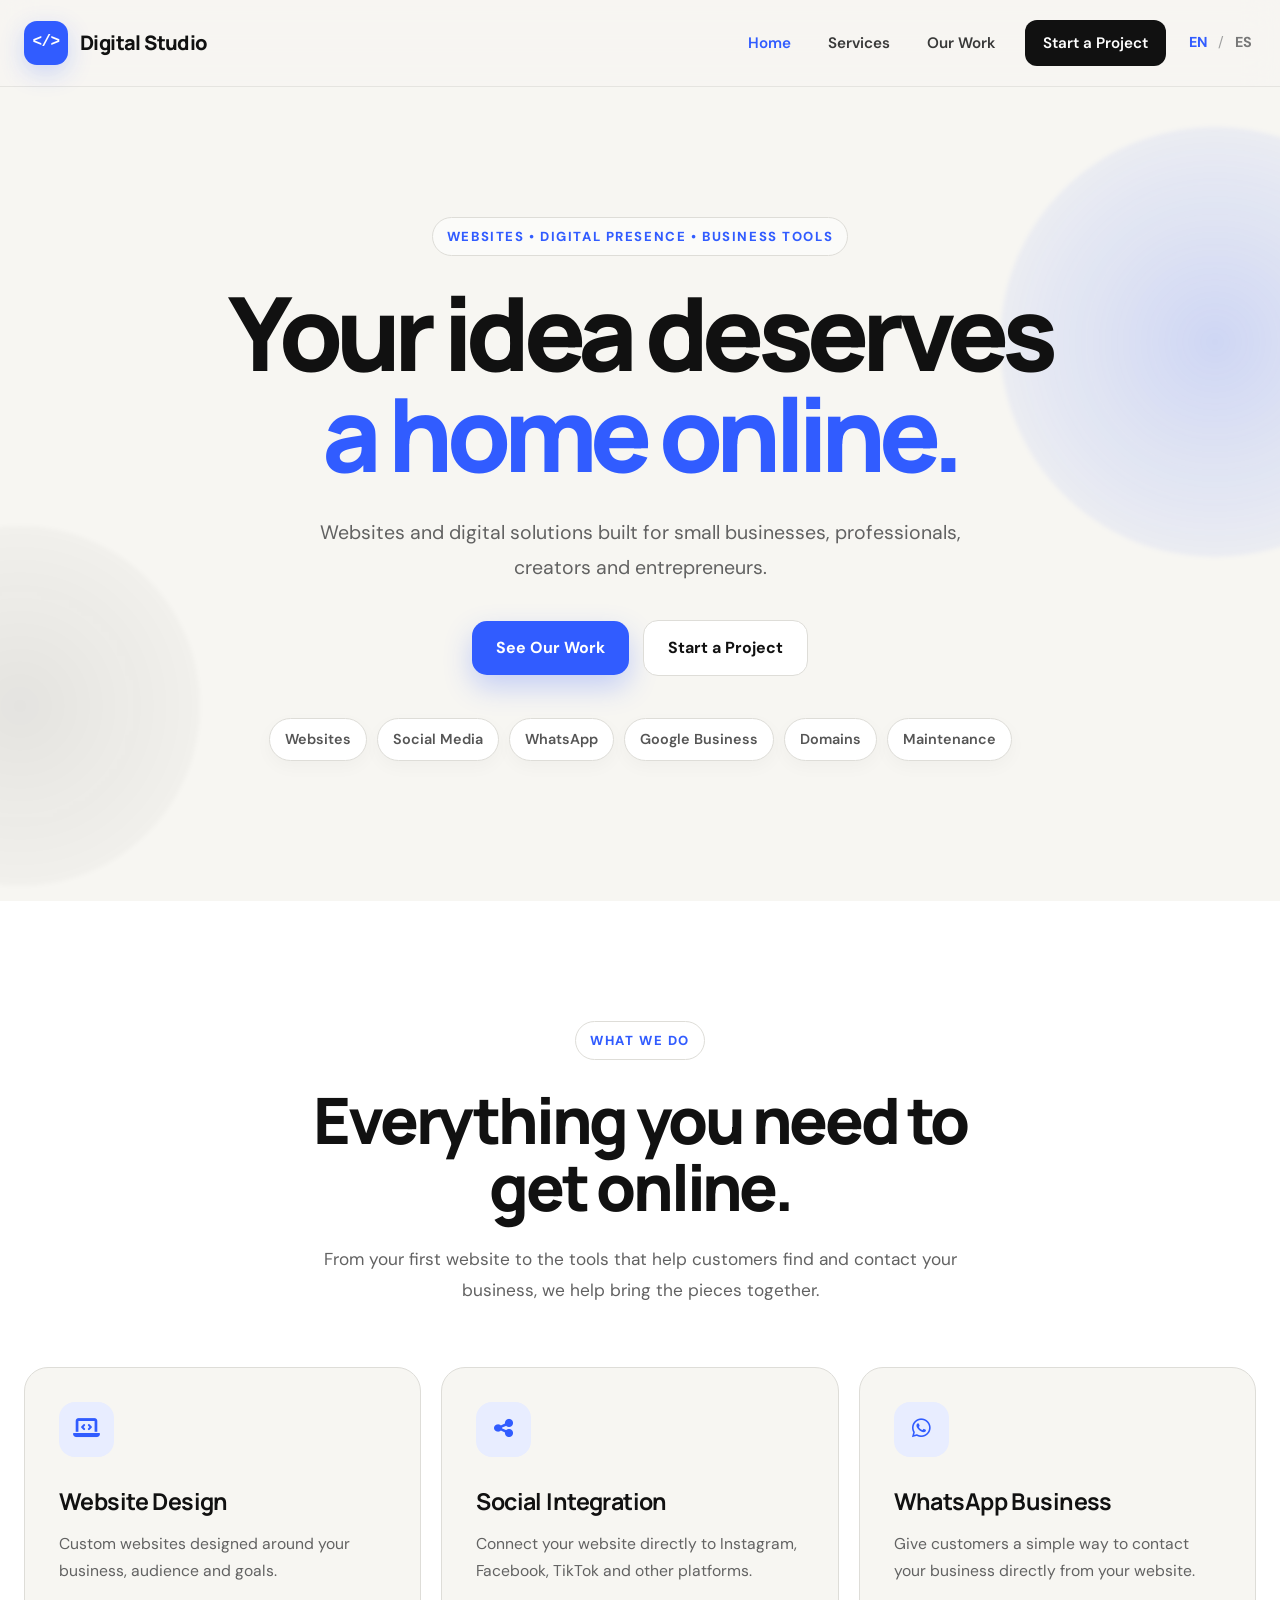
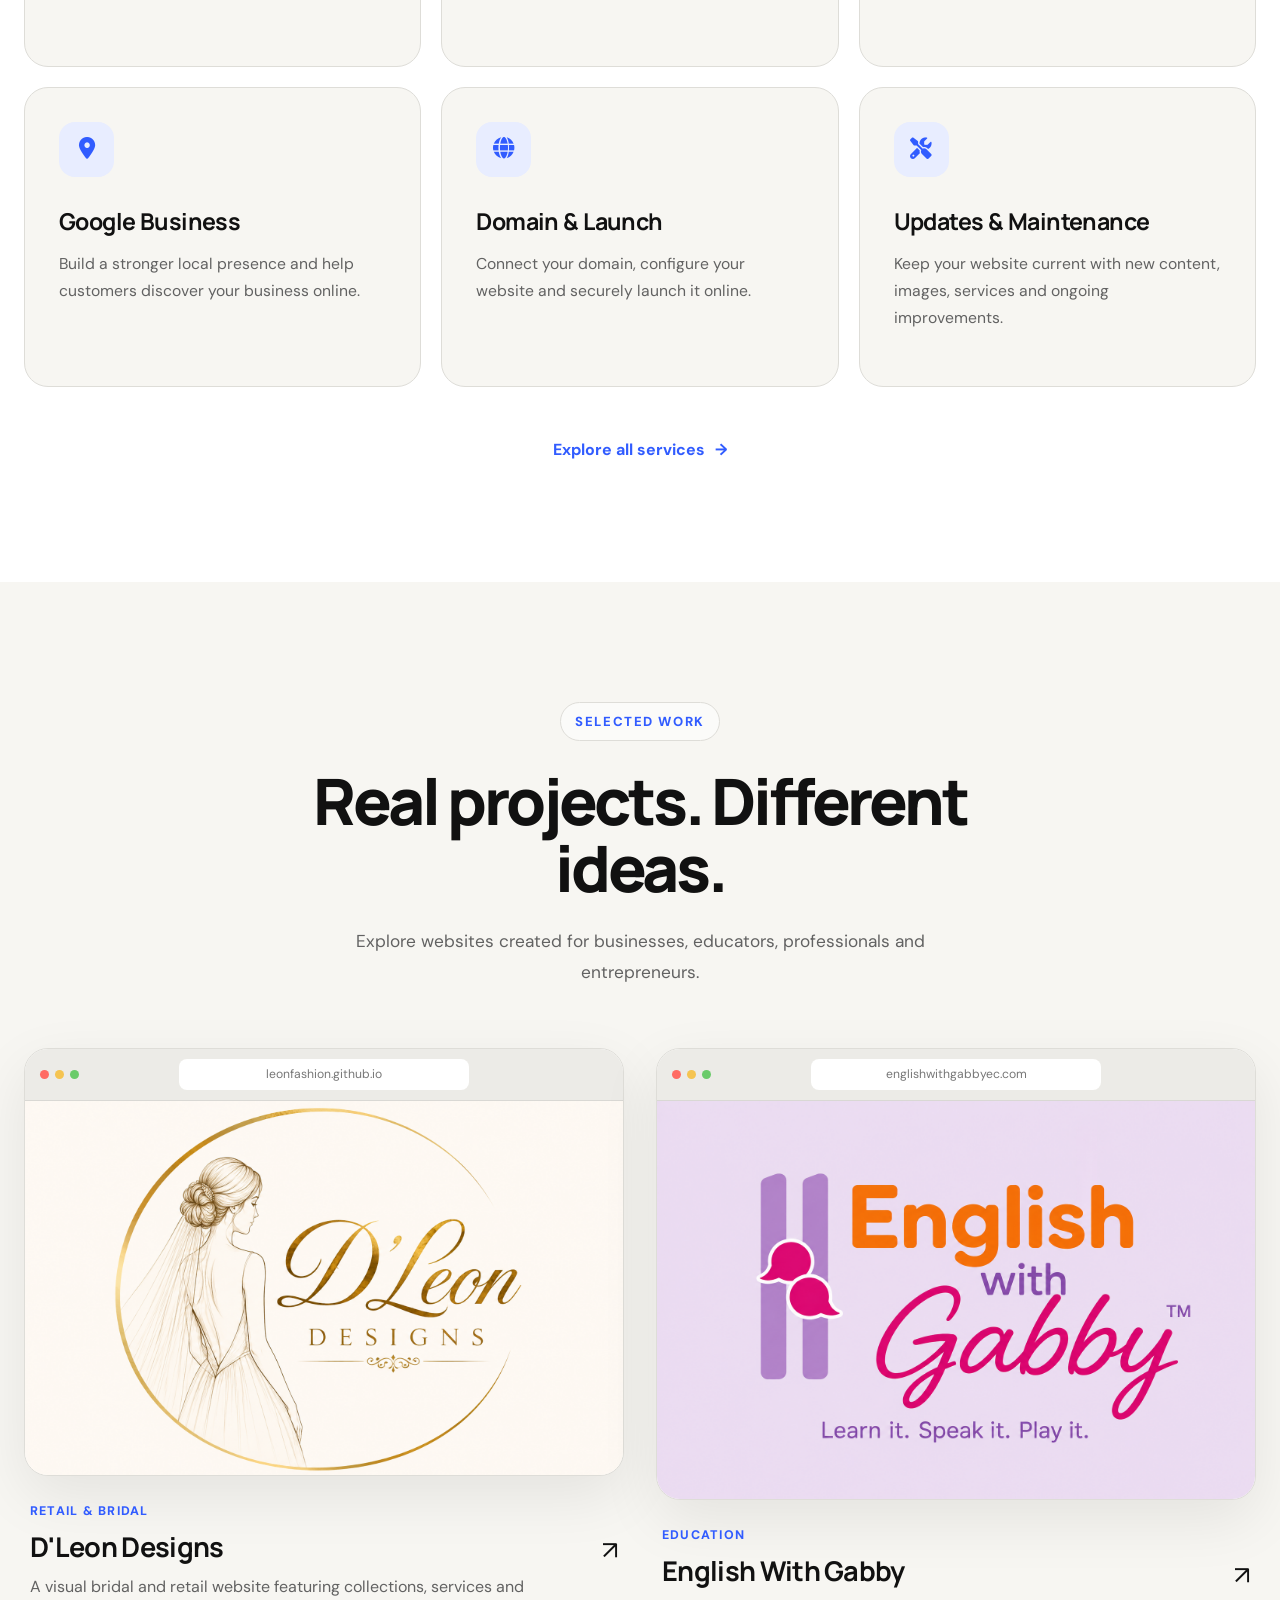
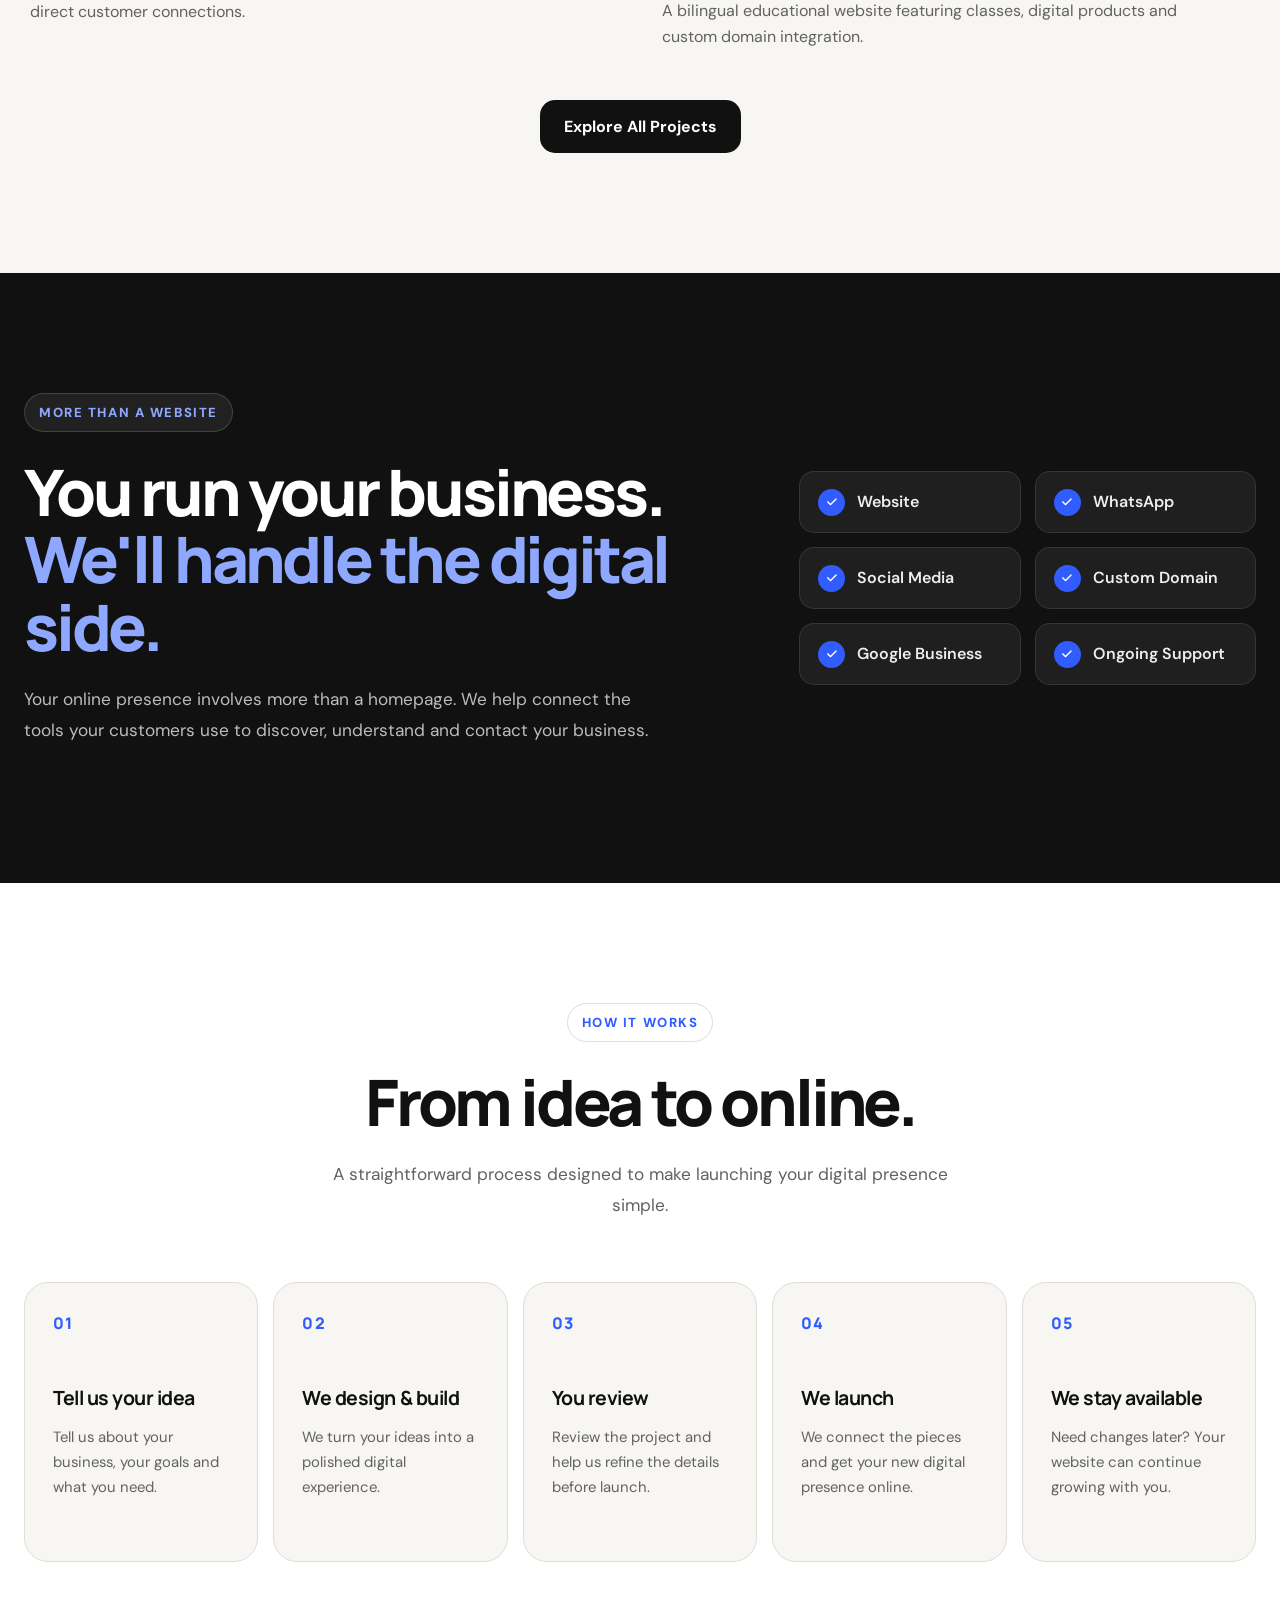
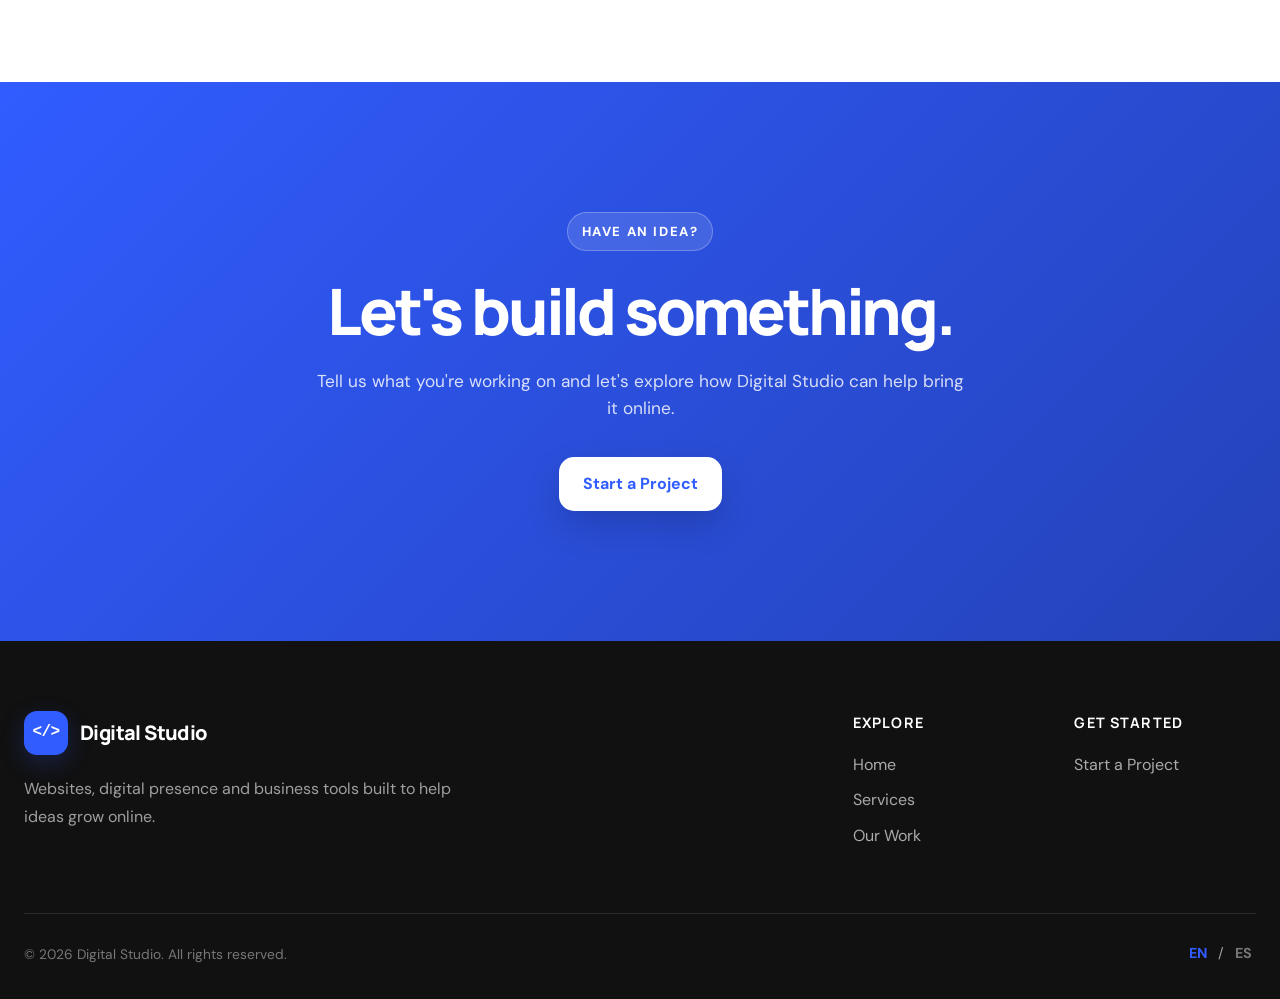
==== index.html @ 6114c9ab "Update print statement from 'Hello' to 'Goodbye'" ====
<!DOCTYPE html>
<html lang="en">

<head>
  <meta charset="UTF-8">

  <meta
    name="viewport"
    content="width=device-width, initial-scale=1.0"
  >

  <meta
    name="description"
    content="Digital Studio creates websites and digital solutions for small businesses, professionals, creators and entrepreneurs."
  >

  <title>Digital Studio | Websites & Digital Solutions</title>

  <link rel="stylesheet" href="css/style.css">

  <link rel="preconnect" href="https://fonts.googleapis.com">
  <link rel="preconnect" href="https://fonts.gstatic.com" crossorigin>

  <link
    href="https://fonts.googleapis.com/css2?family=DM+Sans:wght@400;500;600;700&family=Manrope:wght@400;500;600;700;800&display=swap"
    rel="stylesheet"
  >

  <link
    rel="stylesheet"
    href="https://cdnjs.cloudflare.com/ajax/libs/font-awesome/6.5.1/css/all.min.css"
  >
</head>


<body>

<header class="site-header">

  <nav class="navbar">

    <a href="index.html" class="brand">
      <span class="brand-mark">&lt;/&gt;</span>
      <span>Digital Studio</span>
    </a>


    <button
      class="mobile-menu-button"
      id="mobileMenuButton"
      aria-label="Open navigation menu"
      aria-expanded="false"
    >
      <i class="fa-solid fa-bars"></i>
    </button>


    <div class="nav-menu" id="navMenu">

      <a
        href="index.html"
        class="nav-link active"
        data-i18n="nav.home"
      >
        Home
      </a>

      <a
        href="services.html"
        class="nav-link"
        data-i18n="nav.services"
      >
        Services
      </a>

      <a
        href="portfolio.html"
        class="nav-link"
        data-i18n="nav.work"
      >
        Our Work
      </a>

      <a
        href="contact.html"
        class="nav-link nav-cta"
        data-i18n="nav.start"
      >
        Start a Project
      </a>


      <div class="language-switcher">

        <button
          class="language-button active"
          data-lang="en"
          type="button"
        >
          EN
        </button>

        <span>/</span>

        <button
          class="language-button"
          data-lang="es"
          type="button"
        >
          ES
        </button>

      </div>

    </div>

  </nav>

</header>



<main>


<section class="hero">

  <div class="hero-decoration hero-decoration-one"></div>
  <div class="hero-decoration hero-decoration-two"></div>
  <div class="hero-decoration hero-decoration-three"></div>


  <div class="hero-content">

    <div
      class="eyebrow"
      data-i18n="home.hero.eyebrow"
    >
      Websites • Digital Presence • Business Tools
    </div>


    <h1 data-i18n="home.hero.title">
      Your idea deserves
      <span>a home online.</span>
    </h1>


    <p
      class="hero-description"
      data-i18n="home.hero.description"
    >
      Websites and digital solutions built for small businesses,
      professionals, creators and entrepreneurs.
    </p>


    <div class="hero-buttons">

      <a
        href="portfolio.html"
        class="button button-primary"
        data-i18n="home.hero.workButton"
      >
        See Our Work
      </a>

      <a
        href="contact.html"
        class="button button-secondary"
        data-i18n="home.hero.projectButton"
      >
        Start a Project
      </a>

    </div>


    <div class="hero-tags">

      <span>Websites</span>
      <span>Social Media</span>
      <span>WhatsApp</span>
      <span>Google Business</span>
      <span>Domains</span>
      <span>Maintenance</span>

    </div>

  </div>

</section>



<section class="section services-preview">

  <div class="section-heading">

    <span
      class="section-label"
      data-i18n="home.services.label"
    >
      What We Do
    </span>

    <h2 data-i18n="home.services.title">
      Everything you need to get online.
    </h2>

    <p data-i18n="home.services.description">
      From your first website to the tools that help customers
      find and contact your business, we help bring the pieces together.
    </p>

  </div>


  <div class="services-grid">


    <article class="service-card">

      <div class="service-icon">
        <i class="fa-solid fa-laptop-code"></i>
      </div>

      <h3 data-i18n="home.services.website.title">
        Website Design
      </h3>

      <p data-i18n="home.services.website.description">
        Custom websites designed around your business,
        audience and goals.
      </p>

    </article>



    <article class="service-card">

      <div class="service-icon">
        <i class="fa-solid fa-share-nodes"></i>
      </div>

      <h3 data-i18n="home.services.social.title">
        Social Integration
      </h3>

      <p data-i18n="home.services.social.description">
        Connect your website directly to Instagram,
        Facebook, TikTok and other platforms.
      </p>

    </article>



    <article class="service-card">

      <div class="service-icon">
        <i class="fa-brands fa-whatsapp"></i>
      </div>

      <h3 data-i18n="home.services.whatsapp.title">
        WhatsApp Business
      </h3>

      <p data-i18n="home.services.whatsapp.description">
        Give customers a simple way to contact your
        business directly from your website.
      </p>

    </article>



    <article class="service-card">

      <div class="service-icon">
        <i class="fa-solid fa-location-dot"></i>
      </div>

      <h3 data-i18n="home.services.google.title">
        Google Business
      </h3>

      <p data-i18n="home.services.google.description">
        Build a stronger local presence and help customers
        discover your business online.
      </p>

    </article>



    <article class="service-card">

      <div class="service-icon">
        <i class="fa-solid fa-globe"></i>
      </div>

      <h3 data-i18n="home.services.domain.title">
        Domain & Launch
      </h3>

      <p data-i18n="home.services.domain.description">
        Connect your domain, configure your website
        and securely launch it online.
      </p>

    </article>



    <article class="service-card">

      <div class="service-icon">
        <i class="fa-solid fa-screwdriver-wrench"></i>
      </div>

      <h3 data-i18n="home.services.maintenance.title">
        Updates & Maintenance
      </h3>

      <p data-i18n="home.services.maintenance.description">
        Keep your website current with new content,
        images, services and ongoing improvements.
      </p>

    </article>


  </div>


  <div class="center-button">

    <a
      href="services.html"
      class="text-link"
      data-i18n="home.services.more"
    >
      Explore all services
      <span>→</span>
    </a>

  </div>

</section>



<section class="section portfolio-preview">

  <div class="section-heading">

    <span
      class="section-label"
      data-i18n="home.portfolio.label"
    >
      Selected Work
    </span>

    <h2 data-i18n="home.portfolio.title">
      Real projects. Different ideas.
    </h2>

    <p data-i18n="home.portfolio.description">
      Explore websites created for businesses,
      educators, professionals and entrepreneurs.
    </p>

  </div>


  <div class="portfolio-grid">


    <!-- D'LEON -->

    <a
      href="https://leonfashion.github.io/"
      target="_blank"
      rel="noopener noreferrer"
      class="portfolio-card"
    >

      <div class="browser-window">

        <div class="browser-bar">

          <div class="browser-dots">
            <span></span>
            <span></span>
            <span></span>
          </div>

          <div class="browser-address">
            leonfashion.github.io
          </div>

        </div>


        <div class="portfolio-logo-preview portfolio-logo-dleon">

          <img
            src="images/D%27Leon%20Fashion%20Logo.png"
            alt="D'Leon Designs logo"
          >

        </div>

      </div>


      <div class="portfolio-card-info">

        <span
          class="portfolio-category"
          data-i18n="home.portfolio.retail"
        >
          Retail & Bridal
        </span>

        <div class="portfolio-title-row">

          <h3>D'Leon Designs</h3>

          <span class="portfolio-arrow">↗</span>

        </div>

        <p data-i18n="home.portfolio.dleon">
          A visual bridal and retail website featuring
          collections, services and direct customer connections.
        </p>

      </div>

    </a>



    <!-- ENGLISH WITH GABBY -->

    <a
      href="https://www.englishwithgabbyec.com/"
      target="_blank"
      rel="noopener noreferrer"
      class="portfolio-card"
    >

      <div class="browser-window">

        <div class="browser-bar">

          <div class="browser-dots">
            <span></span>
            <span></span>
            <span></span>
          </div>

          <div class="browser-address">
            englishwithgabbyec.com
          </div>

        </div>


        <div class="portfolio-logo-preview portfolio-logo-gabby">

          <img
            src="images/English%20With%20Gabby%20Logo.png"
            alt="English With Gabby logo"
          >

        </div>

      </div>


      <div class="portfolio-card-info">

        <span
          class="portfolio-category"
          data-i18n="home.portfolio.education"
        >
          Education
        </span>

        <div class="portfolio-title-row">

          <h3>English With Gabby</h3>

          <span class="portfolio-arrow">↗</span>

        </div>

        <p data-i18n="home.portfolio.gabby">
          A bilingual educational website featuring
          classes, digital products and custom domain integration.
        </p>

      </div>

    </a>


  </div>


  <div class="center-button">

    <a
      href="portfolio.html"
      class="button button-dark"
      data-i18n="home.portfolio.button"
    >
      Explore All Projects
    </a>

  </div>

</section>



<section class="digital-section">

  <div class="digital-content">

    <div class="digital-copy">

      <span
        class="section-label light-label"
        data-i18n="home.digital.label"
      >
        More Than a Website
      </span>

      <h2 data-i18n="home.digital.title">
        You run your business.
        <span>We'll handle the digital side.</span>
      </h2>

      <p data-i18n="home.digital.description">
        Your online presence involves more than a homepage.
        We help connect the tools your customers use to discover,
        understand and contact your business.
      </p>

    </div>


    <div class="digital-list">

      <div>
        <i class="fa-solid fa-check"></i>
        <span data-i18n="home.digital.website">Website</span>
      </div>

      <div>
        <i class="fa-solid fa-check"></i>
        <span data-i18n="home.digital.whatsapp">WhatsApp</span>
      </div>

      <div>
        <i class="fa-solid fa-check"></i>
        <span data-i18n="home.digital.social">Social Media</span>
      </div>

      <div>
        <i class="fa-solid fa-check"></i>
        <span data-i18n="home.digital.domain">Custom Domain</span>
      </div>

      <div>
        <i class="fa-solid fa-check"></i>
        <span data-i18n="home.digital.google">Google Business</span>
      </div>

      <div>
        <i class="fa-solid fa-check"></i>
        <span data-i18n="home.digital.support">Ongoing Support</span>
      </div>

    </div>

  </div>

</section>



<section class="section process-section">

  <div class="section-heading">

    <span
      class="section-label"
      data-i18n="home.process.label"
    >
      How It Works
    </span>

    <h2 data-i18n="home.process.title">
      From idea to online.
    </h2>

    <p data-i18n="home.process.description">
      A straightforward process designed to make
      launching your digital presence simple.
    </p>

  </div>


  <div class="process-grid">


    <article class="process-step">

      <span class="step-number">01</span>

      <h3 data-i18n="home.process.step1.title">
        Tell us your idea
      </h3>

      <p data-i18n="home.process.step1.description">
        Tell us about your business, your goals
        and what you need.
      </p>

    </article>


    <article class="process-step">

      <span class="step-number">02</span>

      <h3 data-i18n="home.process.step2.title">
        We design & build
      </h3>

      <p data-i18n="home.process.step2.description">
        We turn your ideas into a polished
        digital experience.
      </p>

    </article>


    <article class="process-step">

      <span class="step-number">03</span>

      <h3 data-i18n="home.process.step3.title">
        You review
      </h3>

      <p data-i18n="home.process.step3.description">
        Review the project and help us refine
        the details before launch.
      </p>

    </article>


    <article class="process-step">

      <span class="step-number">04</span>

      <h3 data-i18n="home.process.step4.title">
        We launch
      </h3>

      <p data-i18n="home.process.step4.description">
        We connect the pieces and get your
        new digital presence online.
      </p>

    </article>


    <article class="process-step">

      <span class="step-number">05</span>

      <h3 data-i18n="home.process.step5.title">
        We stay available
      </h3>

      <p data-i18n="home.process.step5.description">
        Need changes later? Your website
        can continue growing with you.
      </p>

    </article>


  </div>

</section>



<section class="cta-section">

  <div class="cta-content">

    <span
      class="section-label"
      data-i18n="home.cta.label"
    >
      Have an idea?
    </span>

    <h2 data-i18n="home.cta.title">
      Let's build something.
    </h2>

    <p data-i18n="home.cta.description">
      Tell us what you're working on and let's explore
      how Digital Studio can help bring it online.
    </p>

    <a
      href="contact.html"
      class="button button-primary"
      data-i18n="home.cta.button"
    >
      Start a Project
    </a>

  </div>

</section>

</main>



<footer class="site-footer">

  <div class="footer-content">

    <div class="footer-brand">

      <a href="index.html" class="brand footer-logo">

        <span class="brand-mark">&lt;/&gt;</span>

        <span>Digital Studio</span>

      </a>

      <p data-i18n="footer.tagline">
        Websites, digital presence and business tools
        built to help ideas grow online.
      </p>

    </div>


    <div class="footer-links">

      <div>

        <h4 data-i18n="footer.explore">
          Explore
        </h4>

        <a href="index.html" data-i18n="nav.home">
          Home
        </a>

        <a href="services.html" data-i18n="nav.services">
          Services
        </a>

        <a href="portfolio.html" data-i18n="nav.work">
          Our Work
        </a>

      </div>


      <div>

        <h4 data-i18n="footer.contact">
          Get Started
        </h4>

        <a href="contact.html" data-i18n="nav.start">
          Start a Project
        </a>

      </div>

    </div>

  </div>


  <div class="footer-bottom">

    <p>
      © <span id="currentYear"></span> Digital Studio.

      <span data-i18n="footer.rights">
        All rights reserved.
      </span>
    </p>


    <div class="footer-language">

      <button class="language-button" data-lang="en" type="button">
        EN
      </button>

      <span>/</span>

      <button class="language-button" data-lang="es" type="button">
        ES
      </button>

    </div>

  </div>

</footer>


<script src="js/translation.js"></script>
<script src="js/script.js"></script>

</body>

</html>
---- css/style.css ----
/* =========================================================
   DIGITAL STUDIO
   MAIN STYLESHEET
========================================================= */


/* =========================================================
   ROOT / VARIABLES
========================================================= */

:root {
  --background: #f7f6f2;
  --surface: #ffffff;
  --surface-soft: #efeee9;

  --text: #111111;
  --text-soft: #626262;

  --accent: #315cff;
  --accent-dark: #2447d8;
  --accent-soft: #e8edff;

  --dark: #111111;
  --dark-soft: #1b1b1b;

  --border: #deddd8;

  --success: #29a56c;

  --max-width: 1240px;

  --radius-small: 14px;
  --radius-medium: 24px;
  --radius-large: 34px;

  --shadow-small:
    0 8px 30px rgba(0, 0, 0, 0.05);

  --shadow-medium:
    0 20px 60px rgba(0, 0, 0, 0.08);

  --transition: 0.3s ease;
}


/* =========================================================
   RESET
========================================================= */

* {
  box-sizing: border-box;
}

html {
  scroll-behavior: smooth;
}

body {
  margin: 0;

  background: var(--background);
  color: var(--text);

  font-family:
    "DM Sans",
    Arial,
    sans-serif;

  line-height: 1.6;

  overflow-x: hidden;
}

img {
  display: block;
  max-width: 100%;
}

a {
  color: inherit;
}

button,
input,
textarea,
select {
  font: inherit;
}


/* =========================================================
   TYPOGRAPHY
========================================================= */

h1,
h2,
h3,
h4,
p {
  margin-top: 0;
}

h1,
h2,
h3,
h4 {
  font-family:
    "Manrope",
    Arial,
    sans-serif;
}

h1 {
  margin-bottom: 32px;

  font-size: clamp(3.7rem, 8vw, 7rem);
  font-weight: 800;

  line-height: 0.98;
  letter-spacing: -0.065em;
}

h2 {
  margin-bottom: 24px;

  font-size: clamp(2.6rem, 5vw, 4.7rem);
  font-weight: 800;

  line-height: 1.05;
  letter-spacing: -0.05em;
}

h3 {
  margin-bottom: 14px;

  font-size: 1.45rem;
  font-weight: 700;

  line-height: 1.25;
  letter-spacing: -0.025em;
}

p {
  color: var(--text-soft);
}


/* =========================================================
   HEADER
========================================================= */

.site-header {
  position: sticky;

  top: 0;

  z-index: 1000;

  background: rgba(247, 246, 242, 0.9);

  backdrop-filter: blur(16px);
  -webkit-backdrop-filter: blur(16px);

  border-bottom:
    1px solid rgba(17, 17, 17, 0.08);
}

.navbar {
  width: min(
    calc(100% - 48px),
    var(--max-width)
  );

  min-height: 86px;

  margin: 0 auto;

  display: flex;

  align-items: center;
  justify-content: space-between;

  gap: 30px;
}


/* =========================================================
   BRAND
========================================================= */

.brand {
  display: inline-flex;

  align-items: center;

  gap: 12px;

  color: var(--text);

  text-decoration: none;

  font-family:
    "Manrope",
    sans-serif;

  font-size: 1.25rem;
  font-weight: 800;

  letter-spacing: -0.03em;

  white-space: nowrap;
}

.brand-mark {
  width: 44px;
  height: 44px;

  display: inline-flex;

  align-items: center;
  justify-content: center;

  border-radius: 13px;

  background: var(--accent);
  color: white;

  font-family: monospace;
  font-size: 1rem;
  font-weight: 700;

  box-shadow:
    0 8px 24px rgba(49, 92, 255, 0.22);
}


/* =========================================================
   DESKTOP NAVIGATION
========================================================= */

.nav-menu {
  display: flex;

  align-items: center;

  gap: 9px;
}

.nav-link {
  padding: 10px 14px;

  border-radius: 12px;

  color: #393939;

  text-decoration: none;

  font-size: 0.95rem;
  font-weight: 600;

  transition:
    color var(--transition),
    background var(--transition),
    transform var(--transition);
}

.nav-link:hover {
  background: var(--surface);
  color: var(--text);
}

.nav-link.active {
  color: var(--accent);
}

.nav-cta {
  margin-left: 7px;

  padding: 11px 18px;

  background: var(--dark);
  color: white;
}

.nav-cta:hover {
  background: var(--accent);
  color: white;

  transform: translateY(-2px);
}

.nav-cta.active {
  background: var(--accent);
  color: white;
}


/* =========================================================
   LANGUAGE SWITCHER
========================================================= */

.language-switcher,
.footer-language {
  display: flex;

  align-items: center;

  gap: 7px;

  margin-left: 10px;

  color: #a0a0a0;

  font-size: 0.9rem;
}

.language-button {
  padding: 4px;

  border: 0;

  background: transparent;

  color: #777;

  cursor: pointer;

  font-weight: 700;

  transition: color var(--transition);
}

.language-button:hover,
.language-button.active {
  color: var(--accent);
}


/* =========================================================
   MOBILE MENU BUTTON
========================================================= */

.mobile-menu-button {
  width: 46px;
  height: 46px;

  display: none;

  align-items: center;
  justify-content: center;

  border: 0;
  border-radius: 14px;

  background: var(--surface);
  color: var(--text);

  cursor: pointer;

  font-size: 1.25rem;

  box-shadow: var(--shadow-small);
}


/* =========================================================
   HERO
========================================================= */

.hero {
  position: relative;

  min-height: calc(100vh - 86px);

  display: flex;

  align-items: center;

  overflow: hidden;

  padding: 110px 24px 120px;
}

.hero-content {
  position: relative;

  z-index: 2;

  width: min(100%, 1100px);

  margin: 0 auto;

  text-align: center;
}

.eyebrow,
.section-label {
  display: inline-flex;

  align-items: center;
  justify-content: center;

  padding: 8px 14px;

  margin-bottom: 26px;

  border: 1px solid var(--border);
  border-radius: 999px;

  background: rgba(255, 255, 255, 0.6);

  color: var(--accent);

  font-size: 0.82rem;
  font-weight: 800;

  letter-spacing: 0.12em;
  text-transform: uppercase;
}

.hero h1 {
  max-width: 950px;

  margin-left: auto;
  margin-right: auto;
}

.hero h1 span {
  display: block;

  color: var(--accent);
}

.hero-description {
  max-width: 720px;

  margin: 0 auto 35px;

  font-size: 1.22rem;

  line-height: 1.8;
}


/* =========================================================
   HERO DECORATIONS
========================================================= */

.hero-decoration {
  position: absolute;

  border-radius: 50%;

  filter: blur(2px);

  pointer-events: none;
}

.hero-decoration-one {
  width: 430px;
  height: 430px;

  right: -150px;
  top: 40px;

  background:
    radial-gradient(
      circle,
      rgba(49, 92, 255, 0.20),
      rgba(49, 92, 255, 0)
    );
}

.hero-decoration-two {
  width: 360px;
  height: 360px;

  left: -160px;
  bottom: 15px;

  background:
    radial-gradient(
      circle,
      rgba(17, 17, 17, 0.08),
      rgba(17, 17, 17, 0)
    );
}


/* =========================================================
   BUTTONS
========================================================= */

.hero-buttons {
  display: flex;

  align-items: center;
  justify-content: center;

  flex-wrap: wrap;

  gap: 14px;

  margin-bottom: 42px;
}

.button {
  min-height: 52px;

  display: inline-flex;

  align-items: center;
  justify-content: center;

  padding: 14px 24px;

  border: 0;
  border-radius: 15px;

  cursor: pointer;

  text-decoration: none;

  font-weight: 700;

  transition:
    transform var(--transition),
    box-shadow var(--transition),
    background var(--transition),
    color var(--transition);
}

.button:hover {
  transform: translateY(-3px);
}

.button-primary {
  background: var(--accent);
  color: white;

  box-shadow:
    0 12px 28px rgba(49, 92, 255, 0.25);
}

.button-primary:hover {
  background: var(--accent-dark);

  box-shadow:
    0 18px 34px rgba(49, 92, 255, 0.32);
}

.button-secondary {
  background: var(--surface);
  color: var(--text);

  border: 1px solid var(--border);
}

.button-secondary:hover {
  border-color: #bebdb8;

  box-shadow: var(--shadow-small);
}

.button-dark {
  background: var(--dark);
  color: white;
}

.button-dark:hover {
  background: var(--accent);
}


/* =========================================================
   HERO TAGS
========================================================= */

.hero-tags {
  max-width: 900px;

  margin: 0 auto;

  display: flex;

  justify-content: center;

  flex-wrap: wrap;

  gap: 10px;
}

.hero-tags span {
  padding: 9px 15px;

  border: 1px solid var(--border);
  border-radius: 999px;

  background: var(--surface);

  color: #555;

  font-size: 0.9rem;
  font-weight: 600;

  box-shadow:
    0 6px 18px rgba(0, 0, 0, 0.03);
}


/* =========================================================
   GENERAL SECTIONS
========================================================= */

.section {
  padding: 120px 24px;
}

.section-heading {
  max-width: 760px;

  margin: 0 auto 60px;

  text-align: center;
}

.section-heading p {
  max-width: 650px;

  margin: 0 auto;

  font-size: 1.08rem;

  line-height: 1.8;
}


/* =========================================================
   SERVICES
========================================================= */

.services-preview {
  background: var(--surface);
}

.services-grid {
  width: min(100%, var(--max-width));

  margin: 0 auto;

  display: grid;

  grid-template-columns:
    repeat(3, 1fr);

  gap: 20px;
}

.service-card {
  min-height: 300px;

  padding: 34px;

  border: 1px solid var(--border);
  border-radius: var(--radius-medium);

  background: var(--background);

  transition:
    transform var(--transition),
    box-shadow var(--transition),
    border-color var(--transition);
}

.service-card:hover {
  transform: translateY(-7px);

  border-color:
    rgba(49, 92, 255, 0.35);

  box-shadow: var(--shadow-medium);
}

.service-icon {
  width: 55px;
  height: 55px;

  margin-bottom: 30px;

  display: flex;

  align-items: center;
  justify-content: center;

  border-radius: 16px;

  background: var(--accent-soft);
  color: var(--accent);

  font-size: 1.35rem;
}

.service-card p {
  margin-bottom: 0;

  font-size: 0.98rem;

  line-height: 1.75;
}


/* =========================================================
   CENTER LINKS / BUTTONS
========================================================= */

.center-button {
  display: flex;

  justify-content: center;

  margin-top: 50px;
}

.text-link {
  display: inline-flex;

  align-items: center;

  gap: 10px;

  color: var(--accent);

  text-decoration: none;

  font-weight: 700;

  transition: gap var(--transition);
}

.text-link:hover {
  gap: 15px;
}


/* =========================================================
   PORTFOLIO
========================================================= */

.portfolio-preview {
  background: var(--background);
}

.portfolio-grid {
  width: min(100%, var(--max-width));

  margin: 0 auto;

  display: grid;

  grid-template-columns:
    repeat(2, 1fr);

  gap: 42px 32px;
}

.portfolio-card {
  display: block;

  border-radius: var(--radius-large);

  color: inherit;

  text-decoration: none;

  transition:
    transform var(--transition);
}

.portfolio-card:hover {
  transform: translateY(-8px);
}


/* =========================================================
   BROWSER WINDOW
========================================================= */

.browser-window {
  overflow: hidden;

  border: 1px solid var(--border);
  border-radius: var(--radius-medium);

  background: var(--surface);

  box-shadow: var(--shadow-medium);

  transition:
    box-shadow var(--transition);
}

.portfolio-card:hover .browser-window {
  box-shadow:
    0 28px 70px rgba(0, 0, 0, 0.13);
}

.browser-bar {
  height: 52px;

  display: grid;

  grid-template-columns:
    80px 1fr 80px;

  align-items: center;

  padding: 0 15px;

  background: #ecebe7;

  border-bottom:
    1px solid #d9d8d4;
}

.browser-dots {
  display: flex;

  gap: 6px;
}

.browser-dots span {
  width: 9px;
  height: 9px;

  border-radius: 50%;

  background: #c7c6c1;
}

.browser-dots span:nth-child(1) {
  background: #ff6b63;
}

.browser-dots span:nth-child(2) {
  background: #f5c451;
}

.browser-dots span:nth-child(3) {
  background: #6acb6a;
}

.browser-address {
  width: 100%;
  max-width: 290px;

  justify-self: center;

  padding: 6px 12px;

  overflow: hidden;

  border-radius: 8px;

  background: white;

  color: #777;

  font-size: 0.76rem;

  text-align: center;

  white-space: nowrap;

  text-overflow: ellipsis;
}


/* =========================================================
   PORTFOLIO PLACEHOLDER / IMAGES
========================================================= */

.portfolio-placeholder {
  aspect-ratio: 16 / 10;

  display: flex;

  flex-direction: column;

  align-items: center;
  justify-content: center;

  gap: 12px;

  background:
    linear-gradient(
      135deg,
      #e9ecff,
      #f7f6f2
    );

  color: var(--accent);
}

.portfolio-placeholder i {
  font-size: 2.5rem;
}

.portfolio-placeholder span {
  color: #777;

  font-size: 0.9rem;
  font-weight: 600;
}

/*
   We'll use this class when we replace the placeholders
   with screenshots of the live projects.
*/

.portfolio-preview-image {
  aspect-ratio: 16 / 10;

  overflow: hidden;

  background: #eeeeee;
}

.portfolio-preview-image img {
  width: 100%;
  height: 100%;

  object-fit: cover;
  object-position: top center;

  transition:
    transform 0.5s ease;
}

.portfolio-card:hover
.portfolio-preview-image img {
  transform: scale(1.025);
}


/* =========================================================
   PORTFOLIO INFO
========================================================= */

.portfolio-card-info {
  padding: 26px 6px 0;
}

.portfolio-category {
  display: block;

  margin-bottom: 8px;

  color: var(--accent);

  font-size: 0.78rem;
  font-weight: 800;

  text-transform: uppercase;

  letter-spacing: 0.1em;
}

.portfolio-title-row {
  display: flex;

  align-items: center;
  justify-content: space-between;

  gap: 15px;
}

.portfolio-title-row h3 {
  margin-bottom: 10px;

  font-size: 1.7rem;
}

.portfolio-arrow {
  font-size: 1.6rem;

  transition:
    transform var(--transition);
}

.portfolio-card:hover
.portfolio-arrow {
  transform:
    translate(4px, -4px);
}

.portfolio-card-info p {
  max-width: 520px;

  margin-bottom: 0;
}


/* =========================================================
   DARK DIGITAL SECTION
========================================================= */

.digital-section {
  padding: 120px 24px;

  background: var(--dark);

  color: white;
}

.digital-content {
  width: min(100%, var(--max-width));

  margin: 0 auto;

  display: grid;

  grid-template-columns:
    1.2fr 0.8fr;

  align-items: center;

  gap: 90px;
}

.light-label {
  background:
    rgba(255, 255, 255, 0.07);

  border-color:
    rgba(255, 255, 255, 0.15);

  color: #8ea8ff;
}

.digital-copy h2 {
  color: white;
}

.digital-copy h2 span {
  display: block;

  color: #8ea8ff;
}

.digital-copy p {
  max-width: 650px;

  color: #bcbcbc;

  font-size: 1.08rem;

  line-height: 1.8;
}


/* =========================================================
   DIGITAL LIST
========================================================= */

.digital-list {
  width: 100%;

  display: grid;

  grid-template-columns:
    repeat(2, 1fr);

  gap: 14px;
}

.digital-list div {
  min-height: 62px;

  display: flex;

  align-items: center;

  gap: 12px;

  padding: 15px 18px;

  border:
    1px solid rgba(255, 255, 255, 0.1);

  border-radius: 15px;

  background:
    rgba(255, 255, 255, 0.06);

  color: #eeeeee;

  font-weight: 600;
}

.digital-list i {
  width: 27px;
  height: 27px;

  flex: 0 0 27px;

  display: inline-flex;

  align-items: center;
  justify-content: center;

  border-radius: 50%;

  background: var(--accent);
  color: white;

  font-size: 0.7rem;
}


/*
   Some pages use .digital-list inside a light section.
   This keeps those cards readable.
*/

.section > .digital-list {
  width: min(100%, 900px);

  margin: 0 auto;
}

.section > .digital-list div {
  border-color: var(--border);

  background: var(--surface);

  color: var(--text);

  box-shadow:
    0 6px 20px rgba(0, 0, 0, 0.025);
}


/* =========================================================
   PROCESS
========================================================= */

.process-section {
  background: var(--surface);
}

.process-grid {
  width: min(100%, var(--max-width));

  margin: 0 auto;

  display: grid;

  grid-template-columns:
    repeat(5, 1fr);

  gap: 15px;
}

.process-step {
  position: relative;

  min-height: 280px;

  padding: 28px;

  border: 1px solid var(--border);
  border-radius: var(--radius-medium);

  background: var(--background);
}

.step-number {
  display: block;

  margin-bottom: 50px;

  color: var(--accent);

  font-family:
    "Manrope",
    sans-serif;

  font-size: 1rem;
  font-weight: 800;

  letter-spacing: 0.08em;
}

.process-step h3 {
  font-size: 1.22rem;
}

.process-step p {
  margin-bottom: 0;

  font-size: 0.93rem;

  line-height: 1.7;
}


/* =========================================================
   CTA
========================================================= */

.cta-section {
  padding: 130px 24px;

  background:
    linear-gradient(
      135deg,
      var(--accent),
      #2442b8
    );

  color: white;
}

.cta-content {
  max-width: 800px;

  margin: 0 auto;

  text-align: center;
}

.cta-section
.section-label {
  background:
    rgba(255, 255, 255, 0.12);

  border-color:
    rgba(255, 255, 255, 0.25);

  color: white;
}

.cta-content h2 {
  color: white;
}

.cta-content p {
  max-width: 650px;

  margin: 0 auto 34px;

  color:
    rgba(255, 255, 255, 0.82);

  font-size: 1.08rem;
}

.cta-section
.button-primary {
  background: white;
  color: var(--accent);

  box-shadow:
    0 15px 35px rgba(0, 0, 0, 0.15);
}

.cta-section
.button-primary:hover {
  background: #f5f5f5;
}


/* =========================================================
   CONTACT PAGE
========================================================= */

.contact-layout {
  width: min(100%, 1160px);

  margin: 0 auto;

  display: grid;

  grid-template-columns:
    minmax(0, 1.65fr)
    minmax(280px, 0.75fr);

  align-items: start;

  gap: 38px;
}


/* =========================================================
   PROJECT FORM
========================================================= */

.project-form {
  padding: 44px;

  border: 1px solid var(--border);
  border-radius: var(--radius-large);

  background: var(--surface);

  box-shadow: var(--shadow-medium);
}

.form-group {
  margin: 0 0 34px;
}

.form-group:last-of-type {
  margin-bottom: 30px;
}

.form-group label,
.form-group legend {
  display: block;

  margin-bottom: 11px;

  color: var(--text);

  font-family:
    "Manrope",
    sans-serif;

  font-size: 0.95rem;
  font-weight: 700;
}

.form-group legend {
  padding: 0;

  margin-bottom: 16px;
}

fieldset.form-group {
  min-width: 0;

  padding: 0;

  border: 0;
}


/* =========================================================
   TEXT INPUTS
========================================================= */

.form-group input[type="text"],
.form-group input[type="email"],
.form-group input[type="tel"],
.form-group input[type="url"],
.form-group textarea,
.form-group select {
  width: 100%;

  padding: 15px 17px;

  border: 1px solid var(--border);
  border-radius: 13px;

  outline: none;

  background: var(--background);

  color: var(--text);

  font-size: 0.98rem;

  transition:
    border-color var(--transition),
    box-shadow var(--transition),
    background var(--transition);
}

.form-group textarea {
  min-height: 170px;

  resize: vertical;

  line-height: 1.7;
}

.form-group input::placeholder,
.form-group textarea::placeholder {
  color: #9a9a9a;
}

.form-group input[type="text"]:focus,
.form-group input[type="email"]:focus,
.form-group input[type="tel"]:focus,
.form-group input[type="url"]:focus,
.form-group textarea:focus,
.form-group select:focus {
  border-color: var(--accent);

  background: white;

  box-shadow:
    0 0 0 4px
    rgba(49, 92, 255, 0.10);
}


/* =========================================================
   FORM OPTION CARDS
========================================================= */

.option-grid {
  display: grid;

  grid-template-columns:
    repeat(2, minmax(0, 1fr));

  gap: 11px;
}

.option-grid-three {
  grid-template-columns:
    repeat(3, minmax(0, 1fr));
}

.option-card {
  position: relative;

  min-height: 60px;

  margin: 0 !important;

  display: flex !important;

  align-items: center;

  gap: 11px;

  padding: 14px 15px;

  border: 1px solid var(--border);
  border-radius: 13px;

  background: var(--background);

  cursor: pointer;

  color: var(--text);

  font-family:
    "DM Sans",
    sans-serif !important;

  font-size: 0.9rem !important;
  font-weight: 600 !important;

  transition:
    border-color var(--transition),
    background var(--transition),
    transform var(--transition),
    box-shadow var(--transition);
}

.option-card:hover {
  border-color:
    rgba(49, 92, 255, 0.5);

  background: var(--accent-soft);

  transform: translateY(-2px);
}

.option-card input[type="radio"],
.option-card input[type="checkbox"] {
  width: 18px;
  height: 18px;

  flex: 0 0 18px;

  margin: 0;

  accent-color: var(--accent);

  cursor: pointer;
}

.option-card span {
  line-height: 1.35;
}


/*
   Modern browsers support :has().
   This highlights the entire card after the visitor
   selects a checkbox or radio button.
*/

.option-card:has(input:checked) {
  border-color: var(--accent);

  background: var(--accent-soft);

  box-shadow:
    0 5px 18px rgba(49, 92, 255, 0.08);
}


/* =========================================================
   FORM SUBMIT
========================================================= */

.form-submit {
  padding-top: 8px;
}

.form-submit .button {
  width: 100%;

  min-height: 58px;

  font-size: 1rem;
}

.form-note {
  margin: 15px 0 0;

  text-align: center;

  color: #888;

  font-size: 0.84rem;
}


/* =========================================================
   CONTACT SIDEBAR
========================================================= */

.contact-sidebar {
  display: flex;

  flex-direction: column;

  gap: 16px;

  position: sticky;

  top: 110px;
}

.contact-sidebar-card {
  padding: 28px;

  border: 1px solid var(--border);
  border-radius: var(--radius-medium);

  background: var(--surface);

  box-shadow:
    0 8px 30px rgba(0, 0, 0, 0.035);
}

.contact-sidebar-card:first-child {
  padding: 32px;

  background: var(--dark);

  border-color: var(--dark);

  color: white;
}

.contact-sidebar-card:first-child
.section-label {
  margin-bottom: 22px;

  border-color:
    rgba(255, 255, 255, 0.13);

  background:
    rgba(255, 255, 255, 0.07);

  color: #8ea8ff;

  font-size: 0.69rem;
}

.contact-sidebar-card:first-child h3 {
  color: white;
}

.contact-sidebar-card:first-child p {
  color: #bcbcbc;
}

.contact-sidebar-card
.service-icon {
  width: 48px;
  height: 48px;

  margin-bottom: 20px;

  font-size: 1.1rem;
}

.contact-sidebar-card h3 {
  margin-bottom: 10px;

  font-size: 1.15rem;
}

.contact-sidebar-card p {
  margin-bottom: 0;

  font-size: 0.91rem;

  line-height: 1.7;
}


/* =========================================================
   FORM STATUS MESSAGE
   Ready for script.js / form integration later
========================================================= */

.form-status {
  display: none;

  margin-top: 18px;

  padding: 14px 16px;

  border-radius: 12px;

  text-align: center;

  font-size: 0.9rem;
  font-weight: 600;
}

.form-status.success {
  display: block;

  background: #e8f7ef;

  color: #167347;
}

.form-status.error {
  display: block;

  background: #fff0f0;

  color: #a83232;
}


/* =========================================================
   FOOTER
========================================================= */

.site-footer {
  padding: 70px 24px 30px;

  background: var(--dark);

  color: white;
}

.footer-content {
  width: min(100%, var(--max-width));

  margin: 0 auto;

  display: grid;

  grid-template-columns:
    1.3fr 0.7fr;

  gap: 80px;

  padding-bottom: 55px;
}

.footer-logo {
  margin-bottom: 20px;

  color: white;
}

.footer-brand p {
  max-width: 430px;

  color: #9f9f9f;

  line-height: 1.8;
}

.footer-links {
  display: grid;

  grid-template-columns:
    repeat(2, 1fr);

  gap: 40px;
}

.footer-links h4 {
  margin-bottom: 18px;

  color: white;

  font-size: 0.9rem;

  text-transform: uppercase;

  letter-spacing: 0.08em;
}

.footer-links a {
  display: block;

  margin-bottom: 10px;

  color: #aaa;

  text-decoration: none;

  transition:
    color var(--transition);
}

.footer-links a:hover {
  color: white;
}


/* =========================================================
   FOOTER BOTTOM
========================================================= */

.footer-bottom {
  width: min(100%, var(--max-width));

  margin: 0 auto;

  padding-top: 24px;

  border-top:
    1px solid rgba(255, 255, 255, 0.1);

  display: flex;

  align-items: center;
  justify-content: space-between;

  gap: 20px;
}

.footer-bottom p {
  margin-bottom: 0;

  color: #777;

  font-size: 0.86rem;
}

.footer-language {
  margin-left: 0;
}


/* =========================================================
   ACCESSIBILITY / FOCUS
========================================================= */

a:focus-visible,
button:focus-visible,
.option-card:focus-within {
  outline: 3px solid
    rgba(49, 92, 255, 0.28);

  outline-offset: 3px;
}


/* =========================================================
   RESPONSIVE — TABLET
========================================================= */

@media (max-width: 1050px) {

  .services-grid {
    grid-template-columns:
      repeat(2, 1fr);
  }

  .process-grid {
    grid-template-columns:
      repeat(2, 1fr);
  }

  .digital-content {
    grid-template-columns: 1fr;

    gap: 50px;
  }

  .footer-content {
    grid-template-columns: 1fr;

    gap: 50px;
  }

  .contact-layout {
    grid-template-columns:
      minmax(0, 1.35fr)
      minmax(260px, 0.65fr);

    gap: 25px;
  }

  .project-form {
    padding: 34px;
  }
}


/* =========================================================
   RESPONSIVE — MOBILE NAVIGATION
========================================================= */

@media (max-width: 820px) {

  .navbar {
    width: min(
      calc(100% - 32px),
      var(--max-width)
    );
  }

  .mobile-menu-button {
    display: inline-flex;
  }

  .nav-menu {
    position: absolute;

    top: 86px;
    left: 16px;
    right: 16px;

    display: none;

    flex-direction: column;

    align-items: stretch;

    gap: 7px;

    padding: 18px;

    border: 1px solid var(--border);
    border-radius: 20px;

    background: var(--surface);

    box-shadow: var(--shadow-medium);
  }

  .nav-menu.open {
    display: flex;
  }

  .nav-link {
    padding: 14px;

    text-align: center;
  }

  .nav-cta {
    margin-left: 0;
  }

  .language-switcher {
    justify-content: center;

    margin: 8px 0 0;

    padding-top: 12px;

    border-top:
      1px solid var(--border);
  }

  .contact-layout {
    grid-template-columns: 1fr;
  }

  .contact-sidebar {
    position: static;

    display: grid;

    grid-template-columns:
      repeat(2, 1fr);
  }

  .contact-sidebar-card:first-child {
    grid-column: 1 / -1;
  }
}


/* =========================================================
   RESPONSIVE — MOBILE
========================================================= */

@media (max-width: 700px) {

  h1 {
    font-size:
      clamp(3.2rem, 15vw, 4.8rem);
  }

  h2 {
    font-size:
      clamp(2.3rem, 11vw, 3.4rem);
  }

  .hero {
    min-height: auto;

    padding: 95px 20px 100px;
  }

  .hero-description {
    font-size: 1.05rem;
  }

  .hero-buttons {
    max-width: 380px;

    margin: 0 auto 40px;

    flex-direction: column;

    align-items: stretch;
  }

  .button {
    width: 100%;
  }

  .section {
    padding: 90px 20px;
  }

  .section-heading {
    margin-bottom: 45px;
  }

  .services-grid,
  .portfolio-grid,
  .process-grid {
    grid-template-columns: 1fr;
  }

  .service-card {
    min-height: auto;
  }

  .digital-section {
    padding: 90px 20px;
  }

  .digital-list {
    grid-template-columns: 1fr;
  }

  .process-step {
    min-height: auto;
  }

  .step-number {
    margin-bottom: 26px;
  }

  .cta-section {
    padding: 100px 20px;
  }

  .footer-links {
    grid-template-columns: 1fr;
  }

  .footer-bottom {
    flex-direction: column;

    align-items: flex-start;
  }

  .browser-address {
    max-width: 210px;
  }

  .project-form {
    padding: 27px 22px;

    border-radius: var(--radius-medium);
  }

  .option-grid,
  .option-grid-three {
    grid-template-columns: 1fr;
  }

  .contact-sidebar {
    grid-template-columns: 1fr;
  }

  .contact-sidebar-card:first-child {
    grid-column: auto;
  }
}


/* =========================================================
   SMALL MOBILE
========================================================= */

@media (max-width: 430px) {

  .brand {
    font-size: 1.05rem;
  }

  .brand-mark {
    width: 40px;
    height: 40px;
  }

  .navbar {
    min-height: 78px;
  }

  .nav-menu {
    top: 78px;
  }

  .hero {
    padding-top: 80px;
  }

  .hero-tags span {
    padding: 8px 12px;

    font-size: 0.8rem;
  }

  .service-card {
    padding: 26px;
  }

  .browser-bar {
    grid-template-columns:
      62px 1fr 62px;
  }

  .browser-address {
    font-size: 0.68rem;
  }

  .portfolio-title-row h3 {
    font-size: 1.45rem;
  }

  .project-form {
    padding: 24px 18px;
  }

  .contact-sidebar-card {
    padding: 24px;
  }
}


/* =========================================================
   REDUCED MOTION
========================================================= */

@media (prefers-reduced-motion: reduce) {

  html {
    scroll-behavior: auto;
  }

  *,
  *::before,
  *::after {
    transition-duration: 0.01ms !important;
    animation-duration: 0.01ms !important;
    animation-iteration-count: 1 !important;
  }
}
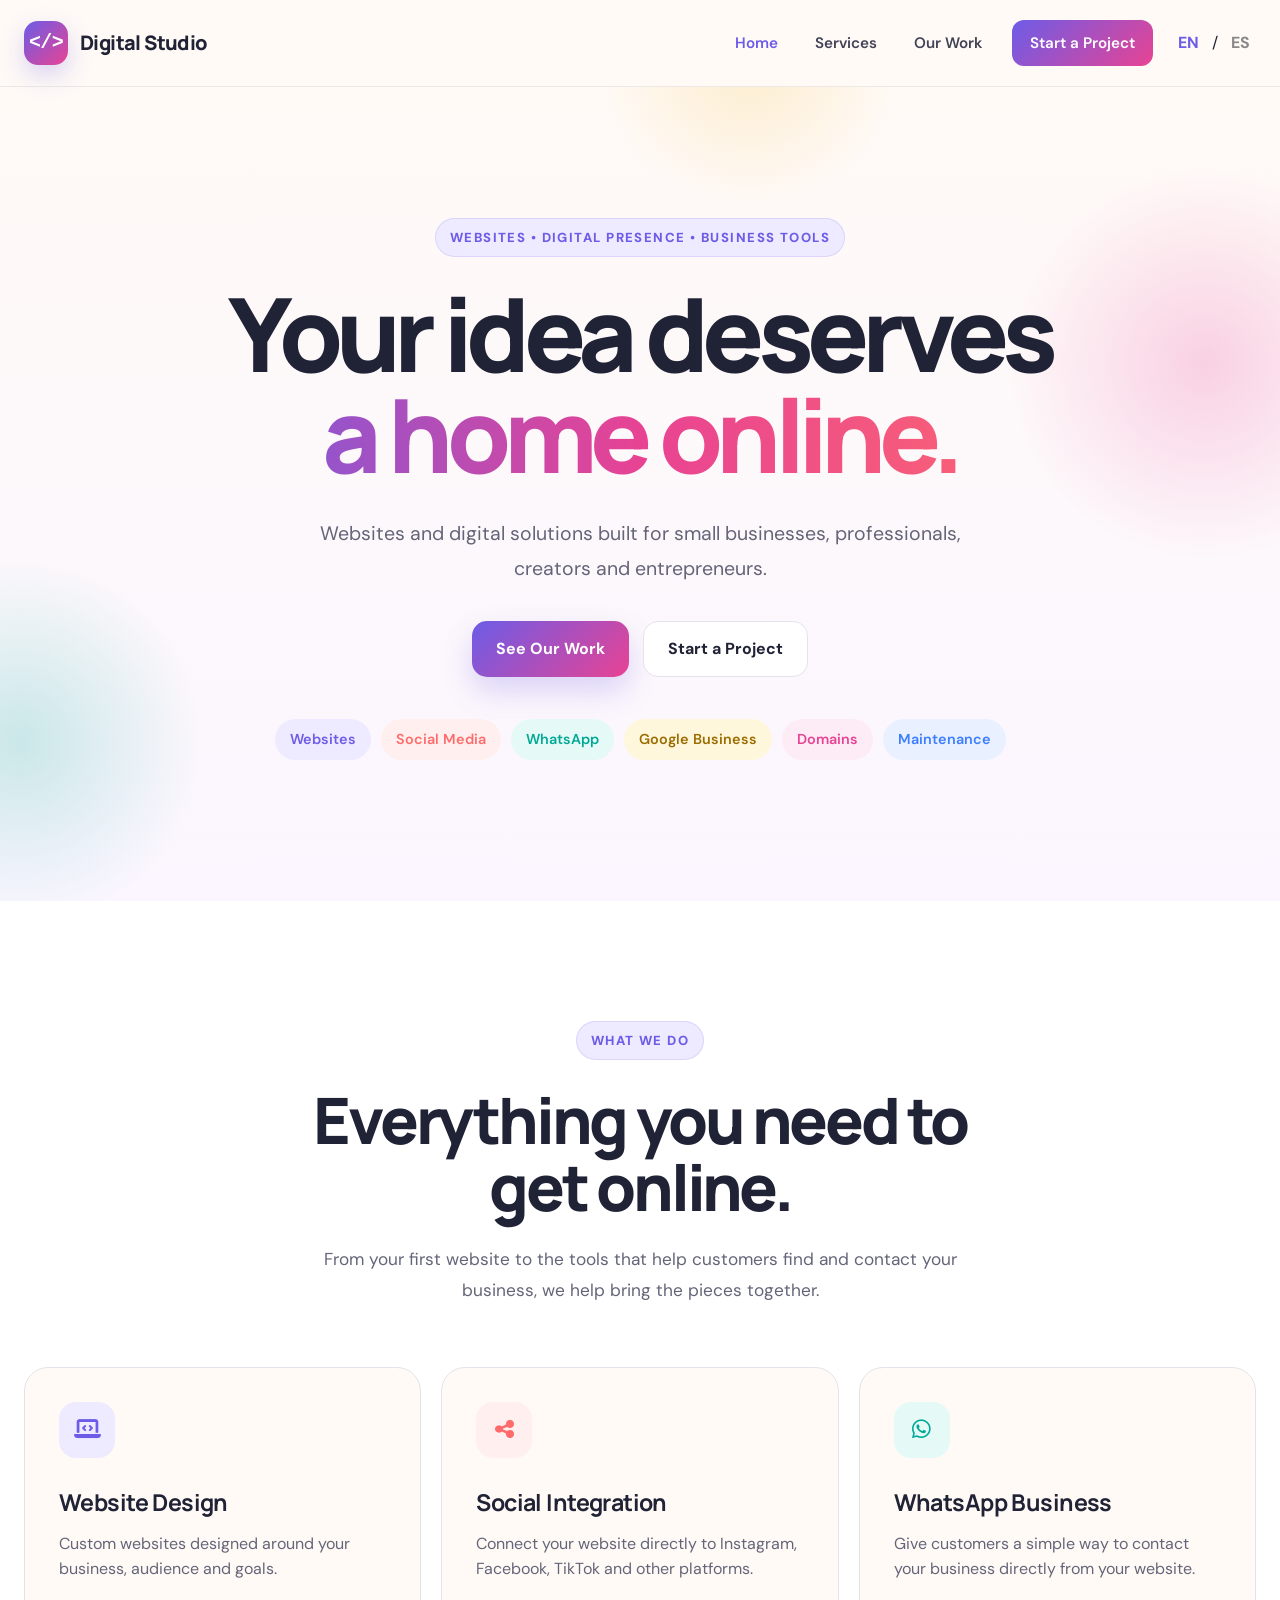
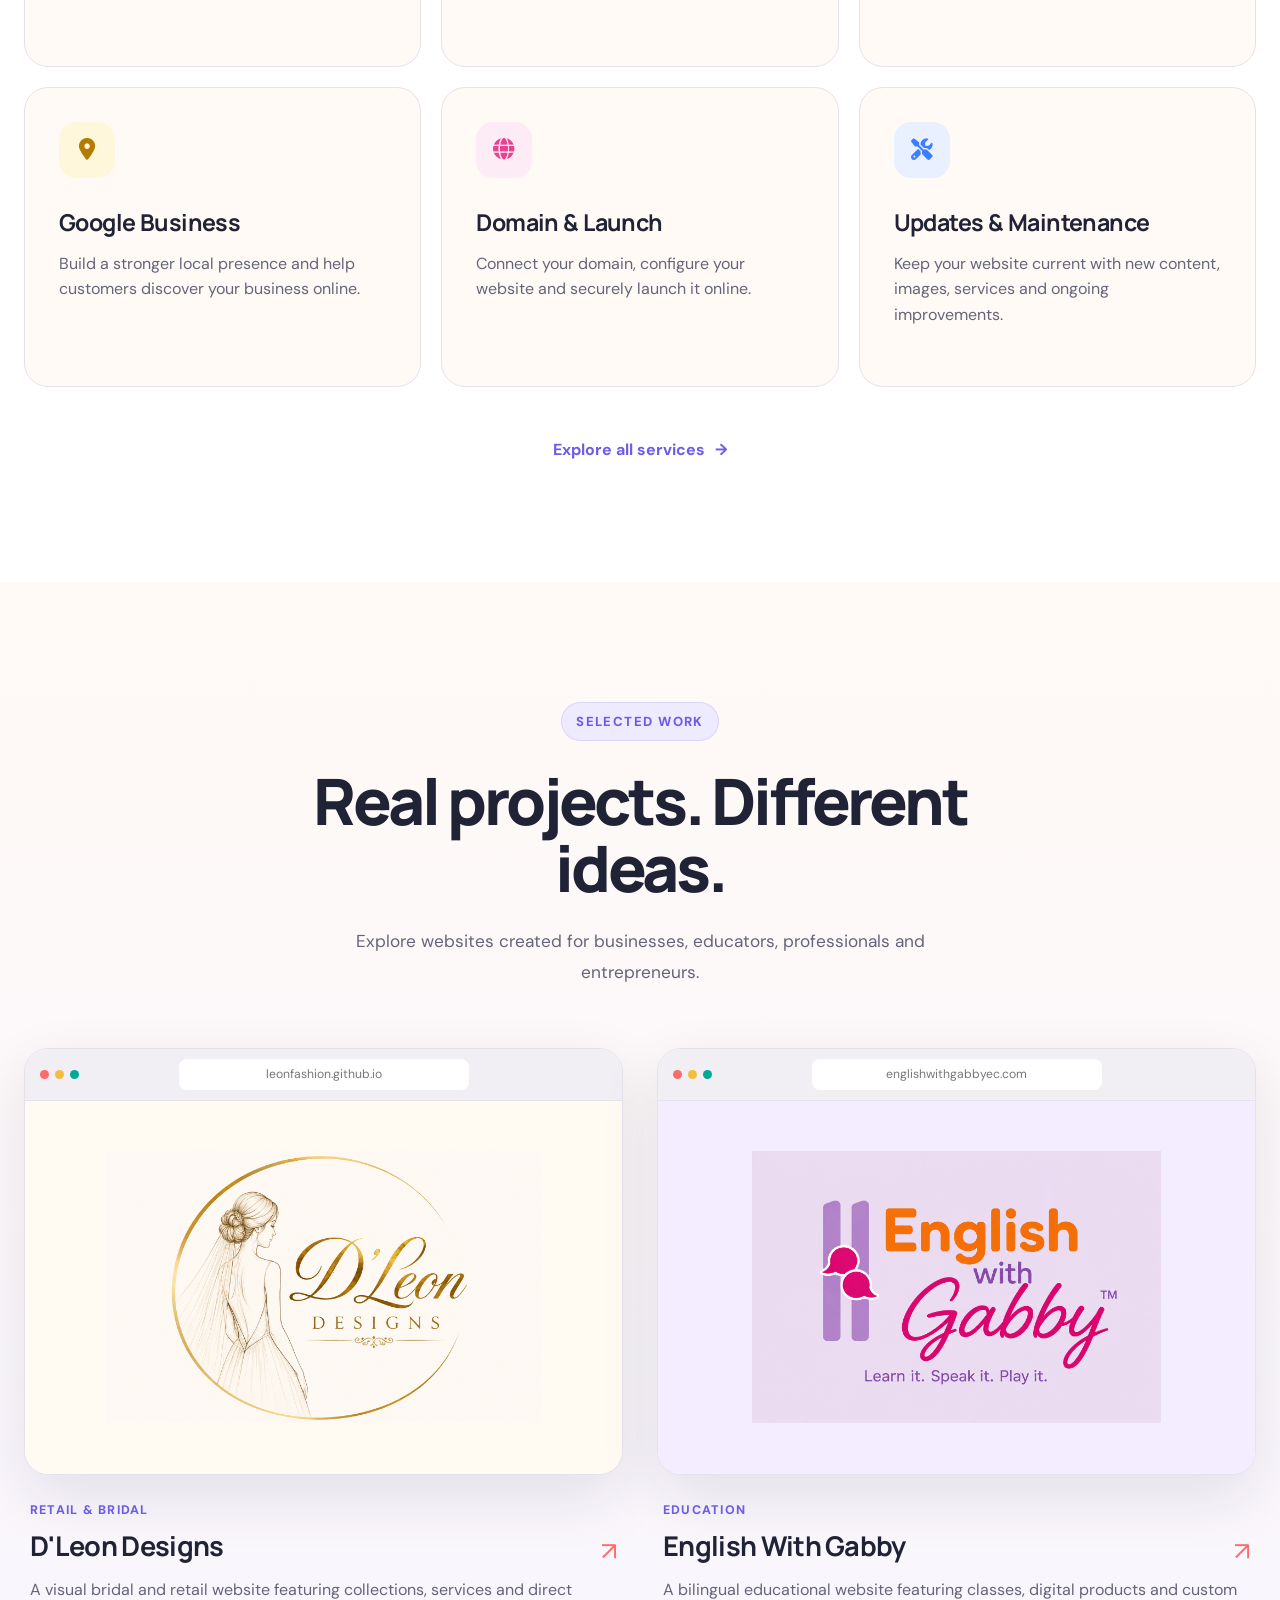
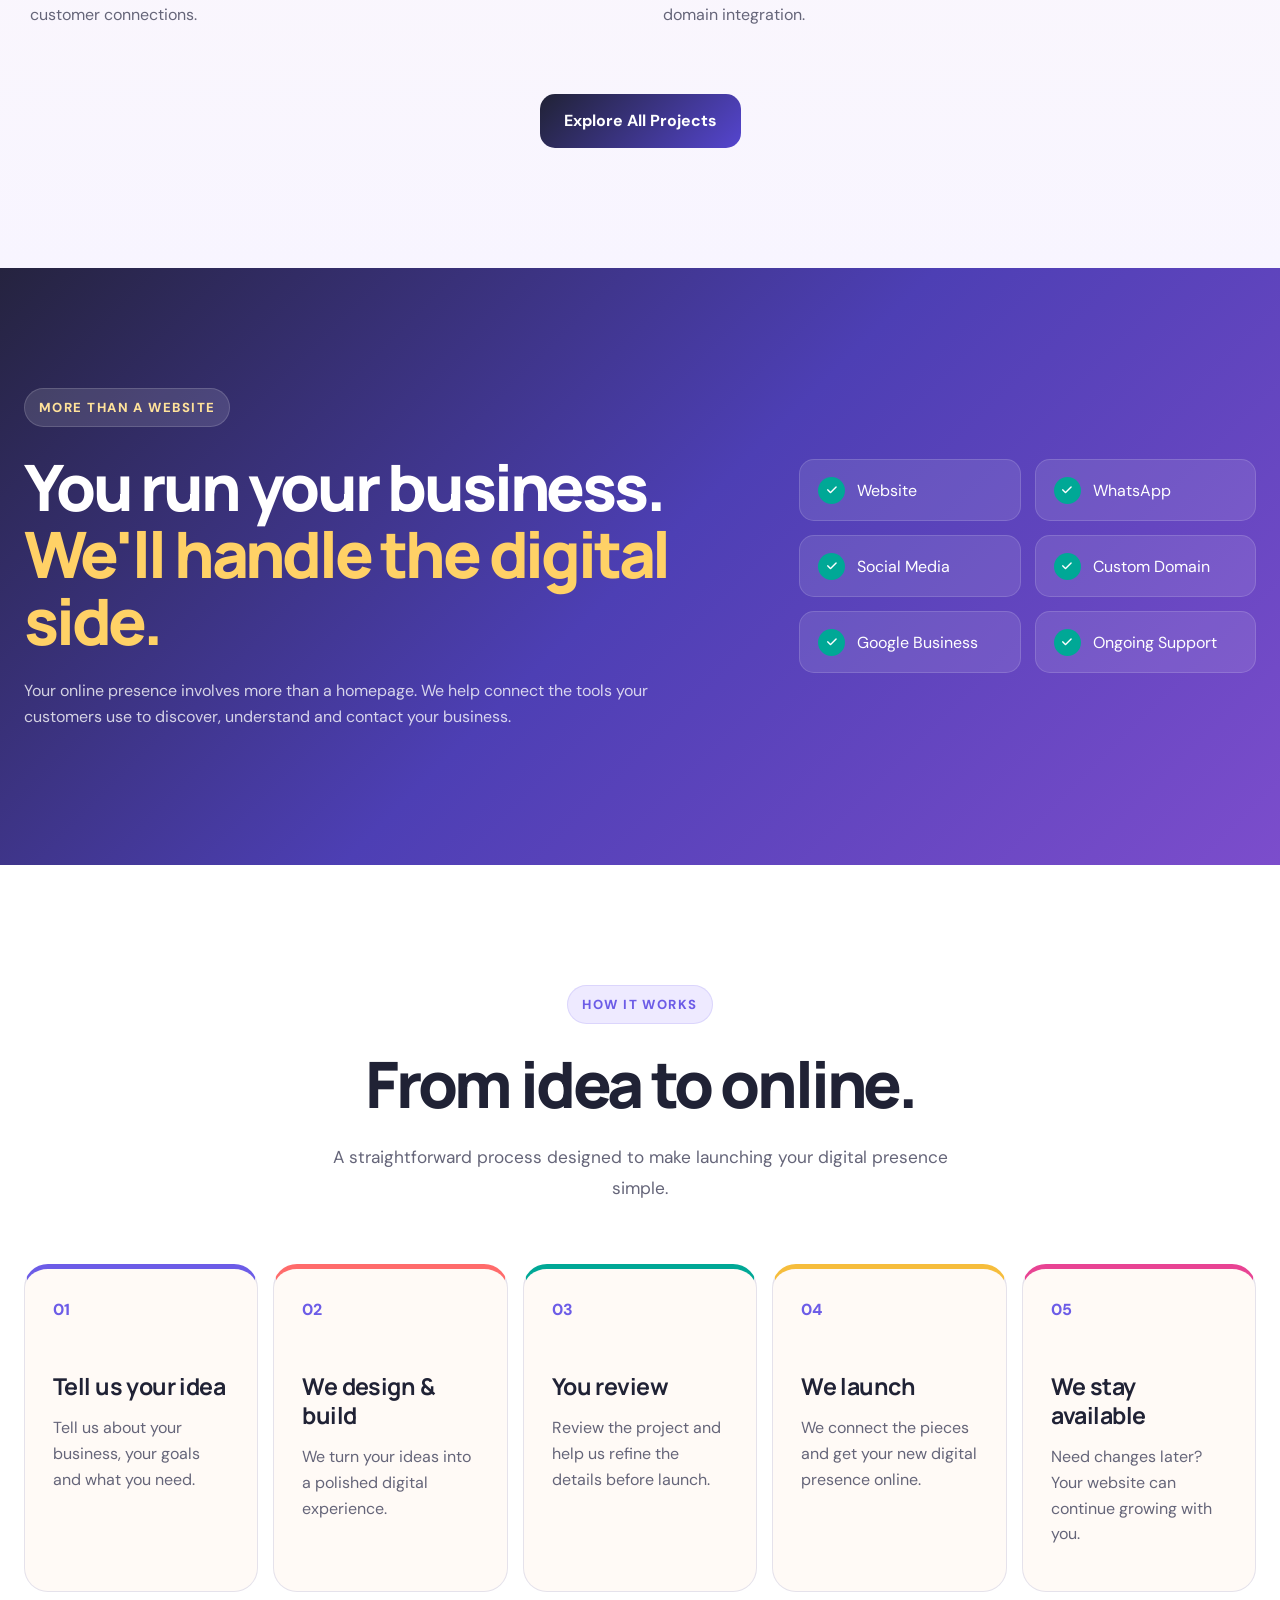
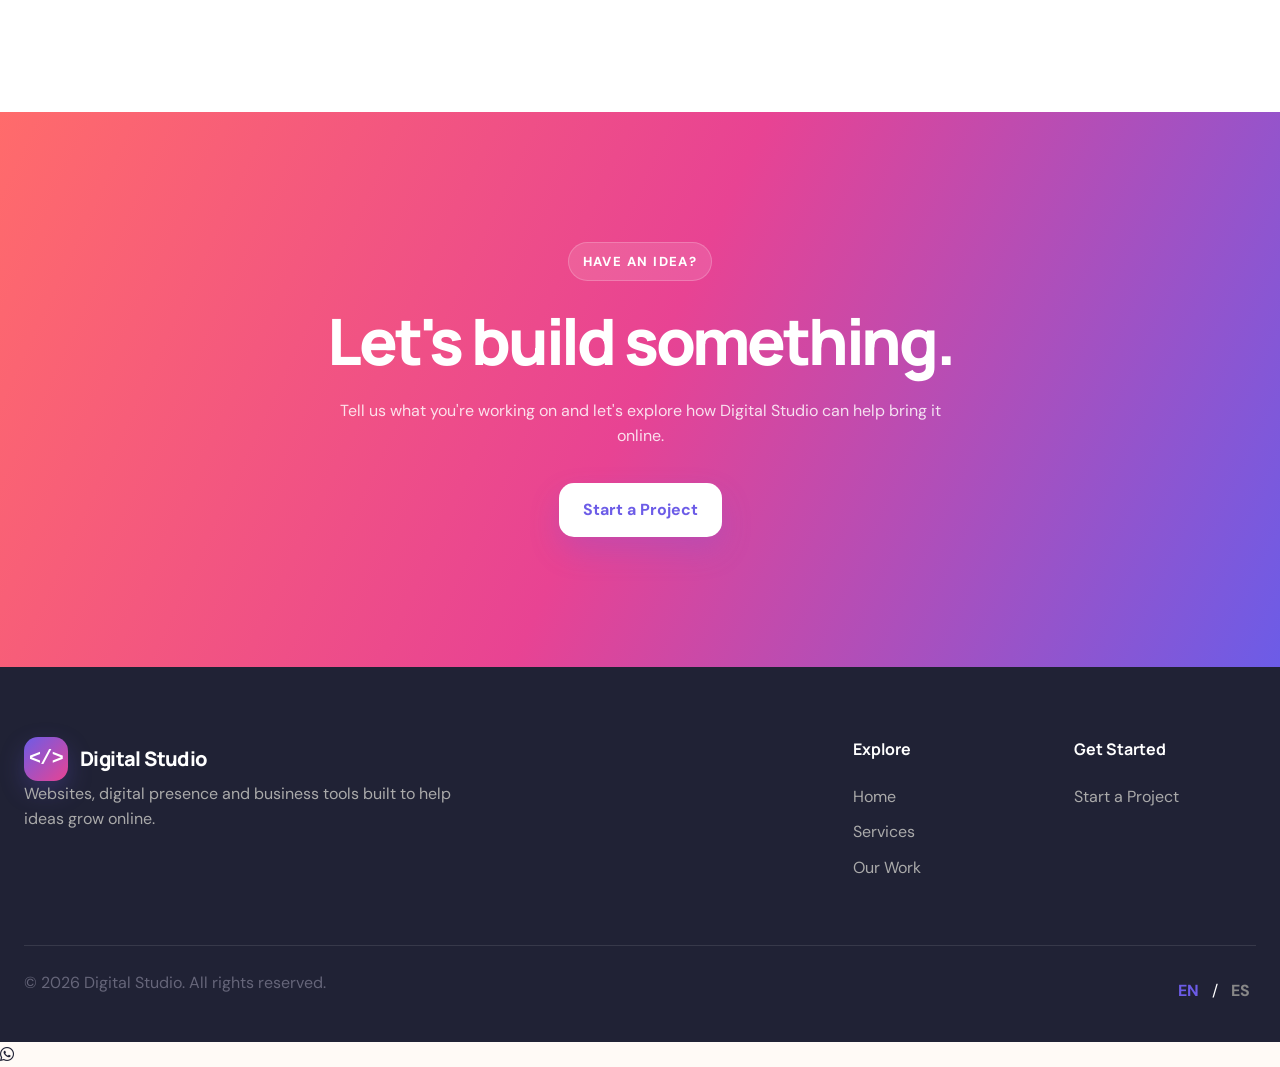
==== commit f8292d8c: "Add favicon and WhatsApp contact link to index.html" ====
--- a/index.html
+++ b/index.html
@@ -30,7 +30,12 @@
     rel="stylesheet"
     href="https://cdnjs.cloudflare.com/ajax/libs/font-awesome/6.5.1/css/all.min.css"
   >
-</head>
+<link
+  rel="icon"
+  type="image/png"
+  href="images/Digital%20Studio%20Logo.png"
+>
+  </head>
 
 
 <body>
@@ -833,11 +838,23 @@
   </div>
 
 </footer>
-
+  
+<a
+  class="floating-whatsapp"
+  href="https://wa.me/593983744247?text=Hola%21%20Estoy%20interesado%2Fa%20en%20conocer%20m%C3%A1s%20sobre%20los%20servicios%20de%20Digital%20Studio."
+  target="_blank"
+  rel="noopener noreferrer"
+  aria-label="Contact Digital Studio on WhatsApp"
+>
+  <i class="fa-brands fa-whatsapp"></i>
+</a>
 
 <script src="js/translation.js"></script>
 <script src="js/script.js"></script>
 
+<script src="js/translation.js"></script>
+<script src="js/script.js"></script>
+
 </body>
 
 </html>
--- a/css/style.css
+++ b/css/style.css
@@ -1,31 +1,40 @@
 /* =========================================================
    DIGITAL STUDIO
-   MAIN STYLESHEET
-========================================================= */
-
-
-/* =========================================================
-   ROOT / VARIABLES
+   COLORFUL CREATIVE STUDIO THEME
 ========================================================= */
 
 :root {
-  --background: #f7f6f2;
+
+  --background: #fffaf6;
   --surface: #ffffff;
-  --surface-soft: #efeee9;
-
-  --text: #111111;
-  --text-soft: #626262;
-
-  --accent: #315cff;
-  --accent-dark: #2447d8;
-  --accent-soft: #e8edff;
-
-  --dark: #111111;
-  --dark-soft: #1b1b1b;
-
-  --border: #deddd8;
-
-  --success: #29a56c;
+  --surface-soft: #f6f3ff;
+
+  --text: #202235;
+  --text-soft: #656579;
+
+  --purple: #6c5ce7;
+  --purple-dark: #5545cf;
+  --purple-soft: #eeeaff;
+
+  --coral: #ff6b6b;
+  --coral-soft: #fff0ef;
+
+  --teal: #00a896;
+  --teal-soft: #e5faf7;
+
+  --yellow: #f6bd3c;
+  --yellow-soft: #fff7dc;
+
+  --pink: #e84393;
+  --pink-soft: #fdebf5;
+
+  --blue: #3d7eff;
+  --blue-soft: #e9f0ff;
+
+  --dark: #202235;
+  --dark-soft: #292c43;
+
+  --border: #e5e2eb;
 
   --max-width: 1240px;
 
@@ -34,12 +43,13 @@
   --radius-large: 34px;
 
   --shadow-small:
-    0 8px 30px rgba(0, 0, 0, 0.05);
+    0 8px 30px rgba(32, 34, 53, 0.06);
 
   --shadow-medium:
-    0 20px 60px rgba(0, 0, 0, 0.08);
-
-  --transition: 0.3s ease;
+    0 22px 60px rgba(32, 34, 53, 0.10);
+
+  --transition:
+    0.3s ease;
 }
 
 
@@ -59,6 +69,7 @@
   margin: 0;
 
   background: var(--background);
+
   color: var(--text);
 
   font-family:
@@ -72,8 +83,8 @@
 }
 
 img {
+  max-width: 100%;
   display: block;
-  max-width: 100%;
 }
 
 a {
@@ -111,33 +122,41 @@
 }
 
 h1 {
+  font-size:
+    clamp(3.7rem, 8vw, 7rem);
+
+  line-height: 0.98;
+
+  letter-spacing: -0.065em;
+
   margin-bottom: 32px;
 
-  font-size: clamp(3.7rem, 8vw, 7rem);
   font-weight: 800;
-
-  line-height: 0.98;
-  letter-spacing: -0.065em;
 }
 
 h2 {
+  font-size:
+    clamp(2.6rem, 5vw, 4.7rem);
+
+  line-height: 1.05;
+
+  letter-spacing: -0.05em;
+
   margin-bottom: 24px;
 
-  font-size: clamp(2.6rem, 5vw, 4.7rem);
   font-weight: 800;
-
-  line-height: 1.05;
-  letter-spacing: -0.05em;
 }
 
 h3 {
+  font-size: 1.45rem;
+
+  line-height: 1.25;
+
+  letter-spacing: -0.025em;
+
   margin-bottom: 14px;
 
-  font-size: 1.45rem;
   font-weight: 700;
-
-  line-height: 1.25;
-  letter-spacing: -0.025em;
 }
 
 p {
@@ -156,20 +175,18 @@
 
   z-index: 1000;
 
-  background: rgba(247, 246, 242, 0.9);
-
-  backdrop-filter: blur(16px);
-  -webkit-backdrop-filter: blur(16px);
+  background:
+    rgba(255, 250, 246, 0.92);
+
+  backdrop-filter: blur(18px);
 
   border-bottom:
-    1px solid rgba(17, 17, 17, 0.08);
+    1px solid rgba(32, 34, 53, 0.08);
 }
 
 .navbar {
-  width: min(
-    calc(100% - 48px),
-    var(--max-width)
-  );
+  width:
+    min(calc(100% - 48px), var(--max-width));
 
   min-height: 86px;
 
@@ -194,8 +211,6 @@
   align-items: center;
 
   gap: 12px;
-
-  color: var(--text);
 
   text-decoration: none;
 
@@ -204,11 +219,10 @@
     sans-serif;
 
   font-size: 1.25rem;
+
   font-weight: 800;
 
   letter-spacing: -0.03em;
-
-  white-space: nowrap;
 }
 
 .brand-mark {
@@ -220,22 +234,29 @@
   align-items: center;
   justify-content: center;
 
-  border-radius: 13px;
-
-  background: var(--accent);
+  border-radius: 14px;
+
+  background:
+    linear-gradient(
+      135deg,
+      var(--purple),
+      var(--pink)
+    );
+
   color: white;
 
   font-family: monospace;
-  font-size: 1rem;
+
   font-weight: 700;
 
   box-shadow:
-    0 8px 24px rgba(49, 92, 255, 0.22);
-}
-
-
-/* =========================================================
-   DESKTOP NAVIGATION
+    0 10px 25px
+    rgba(108, 92, 231, 0.25);
+}
+
+
+/* =========================================================
+   NAVIGATION
 ========================================================= */
 
 .nav-menu {
@@ -251,26 +272,28 @@
 
   border-radius: 12px;
 
-  color: #393939;
+  color: #434357;
 
   text-decoration: none;
 
   font-size: 0.95rem;
+
   font-weight: 600;
 
   transition:
+    background var(--transition),
     color var(--transition),
-    background var(--transition),
     transform var(--transition);
 }
 
 .nav-link:hover {
-  background: var(--surface);
-  color: var(--text);
+  background: white;
+
+  color: var(--purple);
 }
 
 .nav-link.active {
-  color: var(--accent);
+  color: var(--purple);
 }
 
 .nav-cta {
@@ -278,25 +301,25 @@
 
   padding: 11px 18px;
 
-  background: var(--dark);
+  background:
+    linear-gradient(
+      135deg,
+      var(--purple),
+      var(--pink)
+    );
+
   color: white;
 }
 
 .nav-cta:hover {
-  background: var(--accent);
   color: white;
 
   transform: translateY(-2px);
 }
 
-.nav-cta.active {
-  background: var(--accent);
-  color: white;
-}
-
-
-/* =========================================================
-   LANGUAGE SWITCHER
+
+/* =========================================================
+   LANGUAGE
 ========================================================= */
 
 .language-switcher,
@@ -308,56 +331,45 @@
   gap: 7px;
 
   margin-left: 10px;
-
-  color: #a0a0a0;
-
-  font-size: 0.9rem;
 }
 
 .language-button {
-  padding: 4px;
-
-  border: 0;
-
-  background: transparent;
-
-  color: #777;
+  border: none;
+
+  background: none;
+
+  color: #888;
 
   cursor: pointer;
 
   font-weight: 700;
-
-  transition: color var(--transition);
-}
-
-.language-button:hover,
-.language-button.active {
-  color: var(--accent);
-}
-
-
-/* =========================================================
-   MOBILE MENU BUTTON
+}
+
+.language-button.active,
+.language-button:hover {
+  color: var(--purple);
+}
+
+
+/* =========================================================
+   MOBILE BUTTON
 ========================================================= */
 
 .mobile-menu-button {
+  display: none;
+
   width: 46px;
   height: 46px;
 
-  display: none;
-
-  align-items: center;
-  justify-content: center;
-
-  border: 0;
+  border: none;
+
   border-radius: 14px;
 
-  background: var(--surface);
-  color: var(--text);
+  background: white;
+
+  font-size: 1.2rem;
 
   cursor: pointer;
-
-  font-size: 1.25rem;
 
   box-shadow: var(--shadow-small);
 }
@@ -370,7 +382,8 @@
 .hero {
   position: relative;
 
-  min-height: calc(100vh - 86px);
+  min-height:
+    calc(100vh - 86px);
 
   display: flex;
 
@@ -378,7 +391,15 @@
 
   overflow: hidden;
 
-  padding: 110px 24px 120px;
+  padding:
+    110px 24px 120px;
+
+  background:
+    linear-gradient(
+      180deg,
+      #fffaf6 0%,
+      #fbf6ff 100%
+    );
 }
 
 .hero-content {
@@ -392,6 +413,104 @@
 
   text-align: center;
 }
+
+.hero h1 {
+  max-width: 950px;
+
+  margin-left: auto;
+  margin-right: auto;
+}
+
+.hero h1 span {
+  display: block;
+
+  background:
+    linear-gradient(
+      90deg,
+      var(--purple),
+      var(--pink),
+      var(--coral)
+    );
+
+  -webkit-background-clip: text;
+  background-clip: text;
+
+  color: transparent;
+}
+
+.hero-description {
+  max-width: 720px;
+
+  margin:
+    0 auto 35px;
+
+  font-size: 1.22rem;
+
+  line-height: 1.8;
+}
+
+
+/* =========================================================
+   DECORATIONS
+========================================================= */
+
+.hero-decoration {
+  position: absolute;
+
+  border-radius: 50%;
+
+  pointer-events: none;
+}
+
+.hero-decoration-one {
+  width: 430px;
+  height: 430px;
+
+  right: -140px;
+  top: 60px;
+
+  background:
+    radial-gradient(
+      circle,
+      rgba(232, 67, 147, 0.22),
+      transparent 65%
+    );
+}
+
+.hero-decoration-two {
+  width: 400px;
+  height: 400px;
+
+  left: -180px;
+  bottom: -40px;
+
+  background:
+    radial-gradient(
+      circle,
+      rgba(0, 168, 150, 0.20),
+      transparent 65%
+    );
+}
+
+.hero-decoration-three {
+  width: 320px;
+  height: 320px;
+
+  left: 46%;
+  top: -190px;
+
+  background:
+    radial-gradient(
+      circle,
+      rgba(246, 189, 60, 0.22),
+      transparent 67%
+    );
+}
+
+
+/* =========================================================
+   LABELS
+========================================================= */
 
 .eyebrow,
 .section-label {
@@ -400,90 +519,27 @@
   align-items: center;
   justify-content: center;
 
-  padding: 8px 14px;
+  padding:
+    8px 14px;
 
   margin-bottom: 26px;
 
-  border: 1px solid var(--border);
   border-radius: 999px;
 
-  background: rgba(255, 255, 255, 0.6);
-
-  color: var(--accent);
+  background: var(--purple-soft);
+
+  color: var(--purple);
+
+  border:
+    1px solid rgba(108, 92, 231, 0.15);
 
   font-size: 0.82rem;
+
   font-weight: 800;
 
-  letter-spacing: 0.12em;
+  letter-spacing: 0.11em;
+
   text-transform: uppercase;
-}
-
-.hero h1 {
-  max-width: 950px;
-
-  margin-left: auto;
-  margin-right: auto;
-}
-
-.hero h1 span {
-  display: block;
-
-  color: var(--accent);
-}
-
-.hero-description {
-  max-width: 720px;
-
-  margin: 0 auto 35px;
-
-  font-size: 1.22rem;
-
-  line-height: 1.8;
-}
-
-
-/* =========================================================
-   HERO DECORATIONS
-========================================================= */
-
-.hero-decoration {
-  position: absolute;
-
-  border-radius: 50%;
-
-  filter: blur(2px);
-
-  pointer-events: none;
-}
-
-.hero-decoration-one {
-  width: 430px;
-  height: 430px;
-
-  right: -150px;
-  top: 40px;
-
-  background:
-    radial-gradient(
-      circle,
-      rgba(49, 92, 255, 0.20),
-      rgba(49, 92, 255, 0)
-    );
-}
-
-.hero-decoration-two {
-  width: 360px;
-  height: 360px;
-
-  left: -160px;
-  bottom: 15px;
-
-  background:
-    radial-gradient(
-      circle,
-      rgba(17, 17, 17, 0.08),
-      rgba(17, 17, 17, 0)
-    );
 }
 
 
@@ -494,223 +550,267 @@
 .hero-buttons {
   display: flex;
 
+  justify-content: center;
+
+  flex-wrap: wrap;
+
+  gap: 14px;
+
+  margin-bottom: 42px;
+}
+
+.button {
+  min-height: 52px;
+
+  display: inline-flex;
+
   align-items: center;
   justify-content: center;
 
+  padding:
+    14px 24px;
+
+  border-radius: 15px;
+
+  text-decoration: none;
+
+  font-weight: 700;
+
+  transition:
+    transform var(--transition),
+    box-shadow var(--transition);
+}
+
+.button:hover {
+  transform:
+    translateY(-3px);
+}
+
+.button-primary {
+  background:
+    linear-gradient(
+      135deg,
+      var(--purple),
+      var(--pink)
+    );
+
+  color: white;
+
+  box-shadow:
+    0 14px 30px
+    rgba(108, 92, 231, 0.23);
+}
+
+.button-secondary {
+  background: white;
+
+  border:
+    1px solid var(--border);
+}
+
+.button-dark {
+  background:
+    linear-gradient(
+      135deg,
+      var(--dark),
+      var(--purple-dark)
+    );
+
+  color: white;
+}
+
+
+/* =========================================================
+   HERO TAGS
+========================================================= */
+
+.hero-tags {
+  display: flex;
+
+  justify-content: center;
+
   flex-wrap: wrap;
 
-  gap: 14px;
-
-  margin-bottom: 42px;
-}
-
-.button {
-  min-height: 52px;
-
-  display: inline-flex;
+  gap: 10px;
+}
+
+.hero-tags span {
+  padding:
+    9px 15px;
+
+  border-radius: 999px;
+
+  font-size: 0.9rem;
+
+  font-weight: 600;
+}
+
+.hero-tags span:nth-child(1) {
+  background: var(--purple-soft);
+  color: var(--purple);
+}
+
+.hero-tags span:nth-child(2) {
+  background: var(--coral-soft);
+  color: var(--coral);
+}
+
+.hero-tags span:nth-child(3) {
+  background: var(--teal-soft);
+  color: var(--teal);
+}
+
+.hero-tags span:nth-child(4) {
+  background: var(--yellow-soft);
+  color: #9b6d00;
+}
+
+.hero-tags span:nth-child(5) {
+  background: var(--pink-soft);
+  color: var(--pink);
+}
+
+.hero-tags span:nth-child(6) {
+  background: var(--blue-soft);
+  color: var(--blue);
+}
+
+
+/* =========================================================
+   SECTIONS
+========================================================= */
+
+.section {
+  padding:
+    120px 24px;
+}
+
+.section-heading {
+  max-width: 760px;
+
+  margin:
+    0 auto 60px;
+
+  text-align: center;
+}
+
+.section-heading p {
+  max-width: 650px;
+
+  margin: auto;
+
+  font-size: 1.08rem;
+
+  line-height: 1.8;
+}
+
+
+/* =========================================================
+   SERVICES
+========================================================= */
+
+.services-preview {
+  background: white;
+}
+
+.services-grid {
+  width:
+    min(100%, var(--max-width));
+
+  margin: auto;
+
+  display: grid;
+
+  grid-template-columns:
+    repeat(3, 1fr);
+
+  gap: 20px;
+}
+
+.service-card {
+  min-height: 300px;
+
+  padding: 34px;
+
+  border:
+    1px solid var(--border);
+
+  border-radius:
+    var(--radius-medium);
+
+  background: var(--background);
+
+  transition:
+    transform var(--transition),
+    box-shadow var(--transition);
+}
+
+.service-card:hover {
+  transform:
+    translateY(-8px);
+
+  box-shadow:
+    var(--shadow-medium);
+}
+
+.service-icon {
+  width: 56px;
+  height: 56px;
+
+  margin-bottom: 30px;
+
+  display: flex;
 
   align-items: center;
   justify-content: center;
 
-  padding: 14px 24px;
-
-  border: 0;
-  border-radius: 15px;
-
-  cursor: pointer;
-
-  text-decoration: none;
-
-  font-weight: 700;
-
-  transition:
-    transform var(--transition),
-    box-shadow var(--transition),
-    background var(--transition),
-    color var(--transition);
-}
-
-.button:hover {
-  transform: translateY(-3px);
-}
-
-.button-primary {
-  background: var(--accent);
-  color: white;
-
-  box-shadow:
-    0 12px 28px rgba(49, 92, 255, 0.25);
-}
-
-.button-primary:hover {
-  background: var(--accent-dark);
-
-  box-shadow:
-    0 18px 34px rgba(49, 92, 255, 0.32);
-}
-
-.button-secondary {
-  background: var(--surface);
-  color: var(--text);
-
-  border: 1px solid var(--border);
-}
-
-.button-secondary:hover {
-  border-color: #bebdb8;
-
-  box-shadow: var(--shadow-small);
-}
-
-.button-dark {
-  background: var(--dark);
-  color: white;
-}
-
-.button-dark:hover {
-  background: var(--accent);
-}
-
-
-/* =========================================================
-   HERO TAGS
-========================================================= */
-
-.hero-tags {
-  max-width: 900px;
-
-  margin: 0 auto;
-
-  display: flex;
-
-  justify-content: center;
-
-  flex-wrap: wrap;
-
-  gap: 10px;
-}
-
-.hero-tags span {
-  padding: 9px 15px;
-
-  border: 1px solid var(--border);
-  border-radius: 999px;
-
-  background: var(--surface);
-
-  color: #555;
-
-  font-size: 0.9rem;
-  font-weight: 600;
-
-  box-shadow:
-    0 6px 18px rgba(0, 0, 0, 0.03);
-}
-
-
-/* =========================================================
-   GENERAL SECTIONS
-========================================================= */
-
-.section {
-  padding: 120px 24px;
-}
-
-.section-heading {
-  max-width: 760px;
-
-  margin: 0 auto 60px;
-
-  text-align: center;
-}
-
-.section-heading p {
-  max-width: 650px;
-
-  margin: 0 auto;
-
-  font-size: 1.08rem;
-
-  line-height: 1.8;
-}
-
-
-/* =========================================================
-   SERVICES
-========================================================= */
-
-.services-preview {
-  background: var(--surface);
-}
-
-.services-grid {
-  width: min(100%, var(--max-width));
-
-  margin: 0 auto;
-
-  display: grid;
-
-  grid-template-columns:
-    repeat(3, 1fr);
-
-  gap: 20px;
-}
-
-.service-card {
-  min-height: 300px;
-
-  padding: 34px;
-
-  border: 1px solid var(--border);
-  border-radius: var(--radius-medium);
-
-  background: var(--background);
-
-  transition:
-    transform var(--transition),
-    box-shadow var(--transition),
-    border-color var(--transition);
-}
-
-.service-card:hover {
-  transform: translateY(-7px);
-
-  border-color:
-    rgba(49, 92, 255, 0.35);
-
-  box-shadow: var(--shadow-medium);
-}
-
+  border-radius: 17px;
+
+  font-size: 1.35rem;
+}
+
+
+/* colorful cards */
+
+.service-card:nth-child(6n + 1)
 .service-icon {
-  width: 55px;
-  height: 55px;
-
-  margin-bottom: 30px;
-
-  display: flex;
-
-  align-items: center;
-  justify-content: center;
-
-  border-radius: 16px;
-
-  background: var(--accent-soft);
-  color: var(--accent);
-
-  font-size: 1.35rem;
-}
-
-.service-card p {
-  margin-bottom: 0;
-
-  font-size: 0.98rem;
-
-  line-height: 1.75;
-}
-
-
-/* =========================================================
-   CENTER LINKS / BUTTONS
+  background: var(--purple-soft);
+  color: var(--purple);
+}
+
+.service-card:nth-child(6n + 2)
+.service-icon {
+  background: var(--coral-soft);
+  color: var(--coral);
+}
+
+.service-card:nth-child(6n + 3)
+.service-icon {
+  background: var(--teal-soft);
+  color: var(--teal);
+}
+
+.service-card:nth-child(6n + 4)
+.service-icon {
+  background: var(--yellow-soft);
+  color: #b47b00;
+}
+
+.service-card:nth-child(6n + 5)
+.service-icon {
+  background: var(--pink-soft);
+  color: var(--pink);
+}
+
+.service-card:nth-child(6n + 6)
+.service-icon {
+  background: var(--blue-soft);
+  color: var(--blue);
+}
+
+
+/* =========================================================
+   CENTER BUTTON
 ========================================================= */
 
 .center-button {
@@ -724,21 +824,13 @@
 .text-link {
   display: inline-flex;
 
-  align-items: center;
-
   gap: 10px;
 
-  color: var(--accent);
+  color: var(--purple);
 
   text-decoration: none;
 
   font-weight: 700;
-
-  transition: gap var(--transition);
-}
-
-.text-link:hover {
-  gap: 15px;
 }
 
 
@@ -747,37 +839,43 @@
 ========================================================= */
 
 .portfolio-preview {
-  background: var(--background);
+  background:
+    linear-gradient(
+      180deg,
+      #fffaf6,
+      #f8f5ff
+    );
 }
 
 .portfolio-grid {
-  width: min(100%, var(--max-width));
-
-  margin: 0 auto;
+  width:
+    min(100%, var(--max-width));
+
+  margin: auto;
 
   display: grid;
 
   grid-template-columns:
     repeat(2, 1fr);
 
-  gap: 42px 32px;
+  gap:
+    46px 34px;
 }
 
 .portfolio-card {
   display: block;
 
-  border-radius: var(--radius-large);
+  text-decoration: none;
 
   color: inherit;
-
-  text-decoration: none;
 
   transition:
     transform var(--transition);
 }
 
 .portfolio-card:hover {
-  transform: translateY(-8px);
+  transform:
+    translateY(-8px);
 }
 
 
@@ -788,20 +886,16 @@
 .browser-window {
   overflow: hidden;
 
-  border: 1px solid var(--border);
-  border-radius: var(--radius-medium);
-
-  background: var(--surface);
-
-  box-shadow: var(--shadow-medium);
-
-  transition:
-    box-shadow var(--transition);
-}
-
-.portfolio-card:hover .browser-window {
+  border-radius:
+    var(--radius-medium);
+
+  background: white;
+
+  border:
+    1px solid var(--border);
+
   box-shadow:
-    0 28px 70px rgba(0, 0, 0, 0.13);
+    var(--shadow-medium);
 }
 
 .browser-bar {
@@ -814,12 +908,13 @@
 
   align-items: center;
 
-  padding: 0 15px;
-
-  background: #ecebe7;
+  padding:
+    0 15px;
+
+  background: #f1eff4;
 
   border-bottom:
-    1px solid #d9d8d4;
+    1px solid var(--border);
 }
 
 .browser-dots {
@@ -833,31 +928,28 @@
   height: 9px;
 
   border-radius: 50%;
-
-  background: #c7c6c1;
 }
 
 .browser-dots span:nth-child(1) {
-  background: #ff6b63;
+  background: var(--coral);
 }
 
 .browser-dots span:nth-child(2) {
-  background: #f5c451;
+  background: var(--yellow);
 }
 
 .browser-dots span:nth-child(3) {
-  background: #6acb6a;
+  background: var(--teal);
 }
 
 .browser-address {
+  justify-self: center;
+
   width: 100%;
   max-width: 290px;
 
-  justify-self: center;
-
-  padding: 6px 12px;
-
-  overflow: hidden;
+  padding:
+    6px 12px;
 
   border-radius: 8px;
 
@@ -865,89 +957,96 @@
 
   color: #777;
 
+  text-align: center;
+
   font-size: 0.76rem;
-
-  text-align: center;
-
-  white-space: nowrap;
-
-  text-overflow: ellipsis;
-}
-
-
-/* =========================================================
-   PORTFOLIO PLACEHOLDER / IMAGES
-========================================================= */
-
-.portfolio-placeholder {
-  aspect-ratio: 16 / 10;
+}
+
+
+/* =========================================================
+   PORTFOLIO LOGOS
+========================================================= */
+
+.portfolio-logo-preview {
+  aspect-ratio:
+    16 / 10;
 
   display: flex;
-
-  flex-direction: column;
 
   align-items: center;
   justify-content: center;
 
-  gap: 12px;
-
+  overflow: hidden;
+
+  padding: 32px;
+
+  transition:
+    background var(--transition);
+}
+
+.portfolio-logo-preview img {
+  max-width: 88%;
+  max-height: 88%;
+
+  width: auto;
+  height: auto;
+
+  object-fit: contain;
+
+  transition:
+    transform 0.45s ease;
+}
+
+.portfolio-card:hover
+.portfolio-logo-preview img {
+  transform: scale(1.04);
+}
+
+
+/* Different subtle backgrounds */
+
+.portfolio-logo-dleon {
+  background:
+    #fffaf2;
+}
+
+.portfolio-logo-gabby {
+  background:
+    #f4ecff;
+}
+
+.portfolio-logo-legal {
+  background:
+    #f6f8fc;
+}
+
+.portfolio-logo-cuentame {
+  background:
+    #fff7ec;
+}
+
+.portfolio-logo-gamelingo {
+  background:
+    #f7f7f7;
+}
+
+.portfolio-logo-next {
   background:
     linear-gradient(
       135deg,
-      #e9ecff,
-      #f7f6f2
+      #fff7ed,
+      #f3efff
     );
-
-  color: var(--accent);
-}
-
-.portfolio-placeholder i {
-  font-size: 2.5rem;
-}
-
-.portfolio-placeholder span {
-  color: #777;
-
-  font-size: 0.9rem;
-  font-weight: 600;
-}
-
-/*
-   We'll use this class when we replace the placeholders
-   with screenshots of the live projects.
-*/
-
-.portfolio-preview-image {
-  aspect-ratio: 16 / 10;
-
-  overflow: hidden;
-
-  background: #eeeeee;
-}
-
-.portfolio-preview-image img {
-  width: 100%;
-  height: 100%;
-
-  object-fit: cover;
-  object-position: top center;
-
-  transition:
-    transform 0.5s ease;
-}
-
-.portfolio-card:hover
-.portfolio-preview-image img {
-  transform: scale(1.025);
-}
-
-
-/* =========================================================
-   PORTFOLIO INFO
+}
+
+
+/* =========================================================
+   PORTFOLIO TEXT
 ========================================================= */
 
 .portfolio-card-info {
-  padding: 26px 6px 0;
+  padding:
+    26px 6px 0;
 }
 
 .portfolio-category {
@@ -955,9 +1054,10 @@
 
   margin-bottom: 8px;
 
-  color: var(--accent);
+  color: var(--purple);
 
   font-size: 0.78rem;
+
   font-weight: 800;
 
   text-transform: uppercase;
@@ -968,20 +1068,19 @@
 .portfolio-title-row {
   display: flex;
 
+  justify-content: space-between;
+
   align-items: center;
-  justify-content: space-between;
-
-  gap: 15px;
 }
 
 .portfolio-title-row h3 {
-  margin-bottom: 10px;
-
   font-size: 1.7rem;
 }
 
 .portfolio-arrow {
   font-size: 1.6rem;
+
+  color: var(--coral);
 
   transition:
     transform var(--transition);
@@ -993,29 +1092,31 @@
     translate(4px, -4px);
 }
 
-.portfolio-card-info p {
-  max-width: 520px;
-
-  margin-bottom: 0;
-}
-
-
-/* =========================================================
-   DARK DIGITAL SECTION
+
+/* =========================================================
+   DARK SECTION
 ========================================================= */
 
 .digital-section {
-  padding: 120px 24px;
-
-  background: var(--dark);
+  padding:
+    120px 24px;
 
   color: white;
+
+  background:
+    linear-gradient(
+      135deg,
+      #25233f,
+      #4d3fb4,
+      #7c4dcc
+    );
 }
 
 .digital-content {
-  width: min(100%, var(--max-width));
-
-  margin: 0 auto;
+  width:
+    min(100%, var(--max-width));
+
+  margin: auto;
 
   display: grid;
 
@@ -1027,34 +1128,29 @@
   gap: 90px;
 }
 
+.digital-copy h2 {
+  color: white;
+}
+
+.digital-copy h2 span {
+  display: block;
+
+  color: #ffd166;
+}
+
+.digital-copy p {
+  color:
+    rgba(255, 255, 255, 0.78);
+}
+
 .light-label {
   background:
-    rgba(255, 255, 255, 0.07);
+    rgba(255, 255, 255, 0.12);
+
+  color: #ffe29a;
 
   border-color:
     rgba(255, 255, 255, 0.15);
-
-  color: #8ea8ff;
-}
-
-.digital-copy h2 {
-  color: white;
-}
-
-.digital-copy h2 span {
-  display: block;
-
-  color: #8ea8ff;
-}
-
-.digital-copy p {
-  max-width: 650px;
-
-  color: #bcbcbc;
-
-  font-size: 1.08rem;
-
-  line-height: 1.8;
 }
 
 
@@ -1063,8 +1159,6 @@
 ========================================================= */
 
 .digital-list {
-  width: 100%;
-
   display: grid;
 
   grid-template-columns:
@@ -1082,27 +1176,25 @@
 
   gap: 12px;
 
-  padding: 15px 18px;
+  padding:
+    15px 18px;
+
+  border-radius: 15px;
+
+  background:
+    rgba(255, 255, 255, 0.10);
+
+  color: white;
 
   border:
-    1px solid rgba(255, 255, 255, 0.1);
-
-  border-radius: 15px;
-
-  background:
-    rgba(255, 255, 255, 0.06);
-
-  color: #eeeeee;
-
-  font-weight: 600;
+    1px solid
+    rgba(255, 255, 255, 0.14);
 }
 
 .digital-list i {
   width: 27px;
   height: 27px;
 
-  flex: 0 0 27px;
-
   display: inline-flex;
 
   align-items: center;
@@ -1110,33 +1202,29 @@
 
   border-radius: 50%;
 
-  background: var(--accent);
+  background: var(--teal);
+
   color: white;
 
   font-size: 0.7rem;
 }
 
 
-/*
-   Some pages use .digital-list inside a light section.
-   This keeps those cards readable.
-*/
+/* light section version */
 
 .section > .digital-list {
-  width: min(100%, 900px);
-
-  margin: 0 auto;
+  max-width: 900px;
+
+  margin: auto;
 }
 
 .section > .digital-list div {
-  border-color: var(--border);
-
-  background: var(--surface);
+  background: white;
 
   color: var(--text);
 
-  box-shadow:
-    0 6px 20px rgba(0, 0, 0, 0.025);
+  border:
+    1px solid var(--border);
 }
 
 
@@ -1145,13 +1233,14 @@
 ========================================================= */
 
 .process-section {
-  background: var(--surface);
+  background: white;
 }
 
 .process-grid {
-  width: min(100%, var(--max-width));
-
-  margin: 0 auto;
+  width:
+    min(100%, var(--max-width));
+
+  margin: auto;
 
   display: grid;
 
@@ -1162,16 +1251,38 @@
 }
 
 .process-step {
-  position: relative;
-
   min-height: 280px;
 
   padding: 28px;
 
-  border: 1px solid var(--border);
-  border-radius: var(--radius-medium);
-
-  background: var(--background);
+  border-radius:
+    var(--radius-medium);
+
+  border:
+    1px solid var(--border);
+
+  background:
+    var(--background);
+}
+
+.process-step:nth-child(1) {
+  border-top: 5px solid var(--purple);
+}
+
+.process-step:nth-child(2) {
+  border-top: 5px solid var(--coral);
+}
+
+.process-step:nth-child(3) {
+  border-top: 5px solid var(--teal);
+}
+
+.process-step:nth-child(4) {
+  border-top: 5px solid var(--yellow);
+}
+
+.process-step:nth-child(5) {
+  border-top: 5px solid var(--pink);
 }
 
 .step-number {
@@ -1179,28 +1290,9 @@
 
   margin-bottom: 50px;
 
-  color: var(--accent);
-
-  font-family:
-    "Manrope",
-    sans-serif;
-
-  font-size: 1rem;
+  color: var(--purple);
+
   font-weight: 800;
-
-  letter-spacing: 0.08em;
-}
-
-.process-step h3 {
-  font-size: 1.22rem;
-}
-
-.process-step p {
-  margin-bottom: 0;
-
-  font-size: 0.93rem;
-
-  line-height: 1.7;
 }
 
 
@@ -1209,109 +1301,96 @@
 ========================================================= */
 
 .cta-section {
-  padding: 130px 24px;
+  padding:
+    130px 24px;
+
+  color: white;
 
   background:
     linear-gradient(
-      135deg,
-      var(--accent),
-      #2442b8
+      115deg,
+      var(--coral),
+      var(--pink),
+      var(--purple)
     );
-
-  color: white;
 }
 
 .cta-content {
   max-width: 800px;
 
-  margin: 0 auto;
+  margin: auto;
 
   text-align: center;
+}
+
+.cta-content h2 {
+  color: white;
+}
+
+.cta-content p {
+  max-width: 650px;
+
+  margin:
+    0 auto 34px;
+
+  color:
+    rgba(255, 255, 255, 0.83);
 }
 
 .cta-section
 .section-label {
+  color: white;
+
   background:
     rgba(255, 255, 255, 0.12);
 
   border-color:
-    rgba(255, 255, 255, 0.25);
-
-  color: white;
-}
-
-.cta-content h2 {
-  color: white;
-}
-
-.cta-content p {
-  max-width: 650px;
-
-  margin: 0 auto 34px;
-
-  color:
-    rgba(255, 255, 255, 0.82);
-
-  font-size: 1.08rem;
+    rgba(255, 255, 255, 0.20);
 }
 
 .cta-section
 .button-primary {
   background: white;
-  color: var(--accent);
-
-  box-shadow:
-    0 15px 35px rgba(0, 0, 0, 0.15);
-}
-
-.cta-section
-.button-primary:hover {
-  background: #f5f5f5;
-}
-
-
-/* =========================================================
-   CONTACT PAGE
+
+  color: var(--purple);
+}
+
+
+/* =========================================================
+   CONTACT FORM
 ========================================================= */
 
 .contact-layout {
-  width: min(100%, 1160px);
-
-  margin: 0 auto;
+  width:
+    min(100%, 1160px);
+
+  margin: auto;
 
   display: grid;
 
   grid-template-columns:
-    minmax(0, 1.65fr)
-    minmax(280px, 0.75fr);
-
-  align-items: start;
+    1.65fr 0.75fr;
 
   gap: 38px;
 }
-
-
-/* =========================================================
-   PROJECT FORM
-========================================================= */
 
 .project-form {
   padding: 44px;
 
-  border: 1px solid var(--border);
-  border-radius: var(--radius-large);
-
-  background: var(--surface);
-
-  box-shadow: var(--shadow-medium);
+  background: white;
+
+  border:
+    1px solid var(--border);
+
+  border-radius:
+    var(--radius-large);
+
+  box-shadow:
+    var(--shadow-medium);
 }
 
 .form-group {
-  margin: 0 0 34px;
-}
-
-.form-group:last-of-type {
-  margin-bottom: 30px;
+  margin-bottom: 34px;
 }
 
 .form-group label,
@@ -1320,215 +1399,100 @@
 
   margin-bottom: 11px;
 
-  color: var(--text);
-
-  font-family:
-    "Manrope",
-    sans-serif;
-
-  font-size: 0.95rem;
   font-weight: 700;
 }
 
-.form-group legend {
+fieldset.form-group {
+  border: none;
+
   padding: 0;
-
-  margin-bottom: 16px;
-}
-
-fieldset.form-group {
-  min-width: 0;
-
-  padding: 0;
-
-  border: 0;
-}
-
-
-/* =========================================================
-   TEXT INPUTS
-========================================================= */
+}
 
 .form-group input[type="text"],
 .form-group input[type="email"],
 .form-group input[type="tel"],
 .form-group input[type="url"],
-.form-group textarea,
-.form-group select {
+.form-group textarea {
   width: 100%;
 
-  padding: 15px 17px;
-
-  border: 1px solid var(--border);
+  padding:
+    15px 17px;
+
+  border:
+    1px solid var(--border);
+
   border-radius: 13px;
 
+  background:
+    var(--background);
+
   outline: none;
-
-  background: var(--background);
-
-  color: var(--text);
-
-  font-size: 0.98rem;
-
-  transition:
-    border-color var(--transition),
-    box-shadow var(--transition),
-    background var(--transition);
-}
-
-.form-group textarea {
-  min-height: 170px;
-
-  resize: vertical;
-
-  line-height: 1.7;
-}
-
-.form-group input::placeholder,
-.form-group textarea::placeholder {
-  color: #9a9a9a;
-}
-
-.form-group input[type="text"]:focus,
-.form-group input[type="email"]:focus,
-.form-group input[type="tel"]:focus,
-.form-group input[type="url"]:focus,
-.form-group textarea:focus,
-.form-group select:focus {
-  border-color: var(--accent);
-
-  background: white;
+}
+
+.form-group input:focus,
+.form-group textarea:focus {
+  border-color:
+    var(--purple);
 
   box-shadow:
     0 0 0 4px
-    rgba(49, 92, 255, 0.10);
-}
-
-
-/* =========================================================
-   FORM OPTION CARDS
-========================================================= */
+    rgba(108, 92, 231, 0.10);
+}
 
 .option-grid {
   display: grid;
 
   grid-template-columns:
-    repeat(2, minmax(0, 1fr));
+    repeat(2, 1fr);
 
   gap: 11px;
 }
 
 .option-grid-three {
   grid-template-columns:
-    repeat(3, minmax(0, 1fr));
+    repeat(3, 1fr);
 }
 
 .option-card {
-  position: relative;
-
-  min-height: 60px;
-
-  margin: 0 !important;
-
   display: flex !important;
 
   align-items: center;
 
   gap: 11px;
 
-  padding: 14px 15px;
-
-  border: 1px solid var(--border);
+  padding:
+    14px 15px;
+
+  border:
+    1px solid var(--border);
+
   border-radius: 13px;
 
   background: var(--background);
 
   cursor: pointer;
-
-  color: var(--text);
-
-  font-family:
-    "DM Sans",
-    sans-serif !important;
-
-  font-size: 0.9rem !important;
-  font-weight: 600 !important;
-
-  transition:
-    border-color var(--transition),
-    background var(--transition),
-    transform var(--transition),
-    box-shadow var(--transition);
 }
 
 .option-card:hover {
+  background:
+    var(--purple-soft);
+
   border-color:
-    rgba(49, 92, 255, 0.5);
-
-  background: var(--accent-soft);
-
-  transform: translateY(-2px);
-}
-
-.option-card input[type="radio"],
-.option-card input[type="checkbox"] {
-  width: 18px;
-  height: 18px;
-
-  flex: 0 0 18px;
-
-  margin: 0;
-
-  accent-color: var(--accent);
-
-  cursor: pointer;
-}
-
-.option-card span {
-  line-height: 1.35;
-}
-
-
-/*
-   Modern browsers support :has().
-   This highlights the entire card after the visitor
-   selects a checkbox or radio button.
-*/
+    var(--purple);
+}
+
+.option-card
+input {
+  accent-color:
+    var(--purple);
+}
 
 .option-card:has(input:checked) {
-  border-color: var(--accent);
-
-  background: var(--accent-soft);
-
-  box-shadow:
-    0 5px 18px rgba(49, 92, 255, 0.08);
-}
-
-
-/* =========================================================
-   FORM SUBMIT
-========================================================= */
-
-.form-submit {
-  padding-top: 8px;
-}
-
-.form-submit .button {
-  width: 100%;
-
-  min-height: 58px;
-
-  font-size: 1rem;
-}
-
-.form-note {
-  margin: 15px 0 0;
-
-  text-align: center;
-
-  color: #888;
-
-  font-size: 0.84rem;
+  background:
+    var(--purple-soft);
+
+  border-color:
+    var(--purple);
 }
 
 
@@ -1551,126 +1515,53 @@
 .contact-sidebar-card {
   padding: 28px;
 
-  border: 1px solid var(--border);
-  border-radius: var(--radius-medium);
-
-  background: var(--surface);
-
-  box-shadow:
-    0 8px 30px rgba(0, 0, 0, 0.035);
+  border:
+    1px solid var(--border);
+
+  border-radius:
+    var(--radius-medium);
+
+  background: white;
 }
 
 .contact-sidebar-card:first-child {
-  padding: 32px;
-
-  background: var(--dark);
-
-  border-color: var(--dark);
-
   color: white;
-}
-
-.contact-sidebar-card:first-child
-.section-label {
-  margin-bottom: 22px;
-
-  border-color:
-    rgba(255, 255, 255, 0.13);
-
-  background:
-    rgba(255, 255, 255, 0.07);
-
-  color: #8ea8ff;
-
-  font-size: 0.69rem;
-}
-
-.contact-sidebar-card:first-child h3 {
+
+  background:
+    linear-gradient(
+      145deg,
+      var(--purple-dark),
+      var(--pink)
+    );
+
+  border: none;
+}
+
+.contact-sidebar-card:first-child p {
+  color:
+    rgba(255, 255, 255, 0.80);
+}
+
+
+/* =========================================================
+   FOOTER
+========================================================= */
+
+.site-footer {
+  padding:
+    70px 24px 30px;
+
+  background:
+    #202235;
+
   color: white;
 }
 
-.contact-sidebar-card:first-child p {
-  color: #bcbcbc;
-}
-
-.contact-sidebar-card
-.service-icon {
-  width: 48px;
-  height: 48px;
-
-  margin-bottom: 20px;
-
-  font-size: 1.1rem;
-}
-
-.contact-sidebar-card h3 {
-  margin-bottom: 10px;
-
-  font-size: 1.15rem;
-}
-
-.contact-sidebar-card p {
-  margin-bottom: 0;
-
-  font-size: 0.91rem;
-
-  line-height: 1.7;
-}
-
-
-/* =========================================================
-   FORM STATUS MESSAGE
-   Ready for script.js / form integration later
-========================================================= */
-
-.form-status {
-  display: none;
-
-  margin-top: 18px;
-
-  padding: 14px 16px;
-
-  border-radius: 12px;
-
-  text-align: center;
-
-  font-size: 0.9rem;
-  font-weight: 600;
-}
-
-.form-status.success {
-  display: block;
-
-  background: #e8f7ef;
-
-  color: #167347;
-}
-
-.form-status.error {
-  display: block;
-
-  background: #fff0f0;
-
-  color: #a83232;
-}
-
-
-/* =========================================================
-   FOOTER
-========================================================= */
-
-.site-footer {
-  padding: 70px 24px 30px;
-
-  background: var(--dark);
-
-  color: white;
-}
-
 .footer-content {
-  width: min(100%, var(--max-width));
-
-  margin: 0 auto;
+  width:
+    min(100%, var(--max-width));
+
+  margin: auto;
 
   display: grid;
 
@@ -1683,17 +1574,13 @@
 }
 
 .footer-logo {
-  margin-bottom: 20px;
-
   color: white;
 }
 
 .footer-brand p {
   max-width: 430px;
 
-  color: #9f9f9f;
-
-  line-height: 1.8;
+  color: #aaa;
 }
 
 .footer-links {
@@ -1705,18 +1592,6 @@
   gap: 40px;
 }
 
-.footer-links h4 {
-  margin-bottom: 18px;
-
-  color: white;
-
-  font-size: 0.9rem;
-
-  text-transform: uppercase;
-
-  letter-spacing: 0.08em;
-}
-
 .footer-links a {
   display: block;
 
@@ -1725,24 +1600,17 @@
   color: #aaa;
 
   text-decoration: none;
-
-  transition:
-    color var(--transition);
 }
 
 .footer-links a:hover {
   color: white;
 }
 
-
-/* =========================================================
-   FOOTER BOTTOM
-========================================================= */
-
 .footer-bottom {
-  width: min(100%, var(--max-width));
-
-  margin: 0 auto;
+  width:
+    min(100%, var(--max-width));
+
+  margin: auto;
 
   padding-top: 24px;
 
@@ -1751,41 +1619,12 @@
 
   display: flex;
 
-  align-items: center;
   justify-content: space-between;
-
-  gap: 20px;
-}
-
-.footer-bottom p {
-  margin-bottom: 0;
-
-  color: #777;
-
-  font-size: 0.86rem;
-}
-
-.footer-language {
-  margin-left: 0;
-}
-
-
-/* =========================================================
-   ACCESSIBILITY / FOCUS
-========================================================= */
-
-a:focus-visible,
-button:focus-visible,
-.option-card:focus-within {
-  outline: 3px solid
-    rgba(49, 92, 255, 0.28);
-
-  outline-offset: 3px;
-}
-
-
-/* =========================================================
-   RESPONSIVE — TABLET
+}
+
+
+/* =========================================================
+   RESPONSIVE
 ========================================================= */
 
 @media (max-width: 1050px) {
@@ -1801,46 +1640,29 @@
   }
 
   .digital-content {
-    grid-template-columns: 1fr;
-
-    gap: 50px;
-  }
-
-  .footer-content {
-    grid-template-columns: 1fr;
-
-    gap: 50px;
+    grid-template-columns:
+      1fr;
   }
 
   .contact-layout {
     grid-template-columns:
-      minmax(0, 1.35fr)
-      minmax(260px, 0.65fr);
-
-    gap: 25px;
-  }
-
-  .project-form {
-    padding: 34px;
-  }
-}
-
-
-/* =========================================================
-   RESPONSIVE — MOBILE NAVIGATION
-========================================================= */
+      1fr;
+  }
+
+  .contact-sidebar {
+    position: static;
+  }
+
+}
+
 
 @media (max-width: 820px) {
-
-  .navbar {
-    width: min(
-      calc(100% - 32px),
-      var(--max-width)
-    );
-  }
 
   .mobile-menu-button {
     display: inline-flex;
+
+    align-items: center;
+    justify-content: center;
   }
 
   .nav-menu {
@@ -1854,180 +1676,82 @@
 
     flex-direction: column;
 
-    align-items: stretch;
-
-    gap: 7px;
-
     padding: 18px;
 
-    border: 1px solid var(--border);
     border-radius: 20px;
 
-    background: var(--surface);
-
-    box-shadow: var(--shadow-medium);
+    background: white;
+
+    box-shadow:
+      var(--shadow-medium);
   }
 
   .nav-menu.open {
     display: flex;
   }
 
-  .nav-link {
-    padding: 14px;
-
-    text-align: center;
-  }
-
-  .nav-cta {
-    margin-left: 0;
-  }
-
-  .language-switcher {
-    justify-content: center;
-
-    margin: 8px 0 0;
-
-    padding-top: 12px;
-
-    border-top:
-      1px solid var(--border);
-  }
-
-  .contact-layout {
-    grid-template-columns: 1fr;
-  }
-
-  .contact-sidebar {
-    position: static;
-
-    display: grid;
-
-    grid-template-columns:
-      repeat(2, 1fr);
-  }
-
-  .contact-sidebar-card:first-child {
-    grid-column: 1 / -1;
-  }
-}
-
-
-/* =========================================================
-   RESPONSIVE — MOBILE
-========================================================= */
+}
+
 
 @media (max-width: 700px) {
-
-  h1 {
-    font-size:
-      clamp(3.2rem, 15vw, 4.8rem);
-  }
-
-  h2 {
-    font-size:
-      clamp(2.3rem, 11vw, 3.4rem);
-  }
 
   .hero {
     min-height: auto;
 
-    padding: 95px 20px 100px;
-  }
-
-  .hero-description {
-    font-size: 1.05rem;
+    padding:
+      95px 20px 100px;
+  }
+
+  .section {
+    padding:
+      90px 20px;
+  }
+
+  .services-grid,
+  .portfolio-grid,
+  .process-grid,
+  .digital-list {
+    grid-template-columns:
+      1fr;
   }
 
   .hero-buttons {
-    max-width: 380px;
-
-    margin: 0 auto 40px;
-
     flex-direction: column;
-
-    align-items: stretch;
   }
 
   .button {
     width: 100%;
   }
 
-  .section {
-    padding: 90px 20px;
-  }
-
-  .section-heading {
-    margin-bottom: 45px;
-  }
-
-  .services-grid,
-  .portfolio-grid,
-  .process-grid {
-    grid-template-columns: 1fr;
-  }
-
-  .service-card {
-    min-height: auto;
-  }
-
-  .digital-section {
-    padding: 90px 20px;
-  }
-
-  .digital-list {
-    grid-template-columns: 1fr;
-  }
-
-  .process-step {
-    min-height: auto;
-  }
-
-  .step-number {
-    margin-bottom: 26px;
-  }
-
-  .cta-section {
-    padding: 100px 20px;
-  }
-
+  .project-form {
+    padding:
+      27px 22px;
+  }
+
+  .option-grid,
+  .option-grid-three {
+    grid-template-columns:
+      1fr;
+  }
+
+  .footer-content,
   .footer-links {
-    grid-template-columns: 1fr;
+    grid-template-columns:
+      1fr;
   }
 
   .footer-bottom {
     flex-direction: column;
 
-    align-items: flex-start;
-  }
-
-  .browser-address {
-    max-width: 210px;
-  }
-
-  .project-form {
-    padding: 27px 22px;
-
-    border-radius: var(--radius-medium);
-  }
-
-  .option-grid,
-  .option-grid-three {
-    grid-template-columns: 1fr;
-  }
-
-  .contact-sidebar {
-    grid-template-columns: 1fr;
-  }
-
-  .contact-sidebar-card:first-child {
-    grid-column: auto;
-  }
-}
-
-
-/* =========================================================
-   SMALL MOBILE
-========================================================= */
+    gap: 15px;
+  }
+
+  .portfolio-logo-preview {
+    padding: 22px;
+  }
+
+}
+
 
 @media (max-width: 430px) {
 
@@ -2040,66 +1764,13 @@
     height: 40px;
   }
 
-  .navbar {
-    min-height: 78px;
-  }
-
-  .nav-menu {
-    top: 78px;
-  }
-
-  .hero {
-    padding-top: 80px;
-  }
-
-  .hero-tags span {
-    padding: 8px 12px;
-
-    font-size: 0.8rem;
-  }
-
   .service-card {
     padding: 26px;
   }
 
   .browser-bar {
     grid-template-columns:
-      62px 1fr 62px;
-  }
-
-  .browser-address {
-    font-size: 0.68rem;
-  }
-
-  .portfolio-title-row h3 {
-    font-size: 1.45rem;
-  }
-
-  .project-form {
-    padding: 24px 18px;
-  }
-
-  .contact-sidebar-card {
-    padding: 24px;
-  }
-}
-
-
-/* =========================================================
-   REDUCED MOTION
-========================================================= */
-
-@media (prefers-reduced-motion: reduce) {
-
-  html {
-    scroll-behavior: auto;
-  }
-
-  *,
-  *::before,
-  *::after {
-    transition-duration: 0.01ms !important;
-    animation-duration: 0.01ms !important;
-    animation-iteration-count: 1 !important;
-  }
-}
+      60px 1fr 60px;
+  }
+
+}
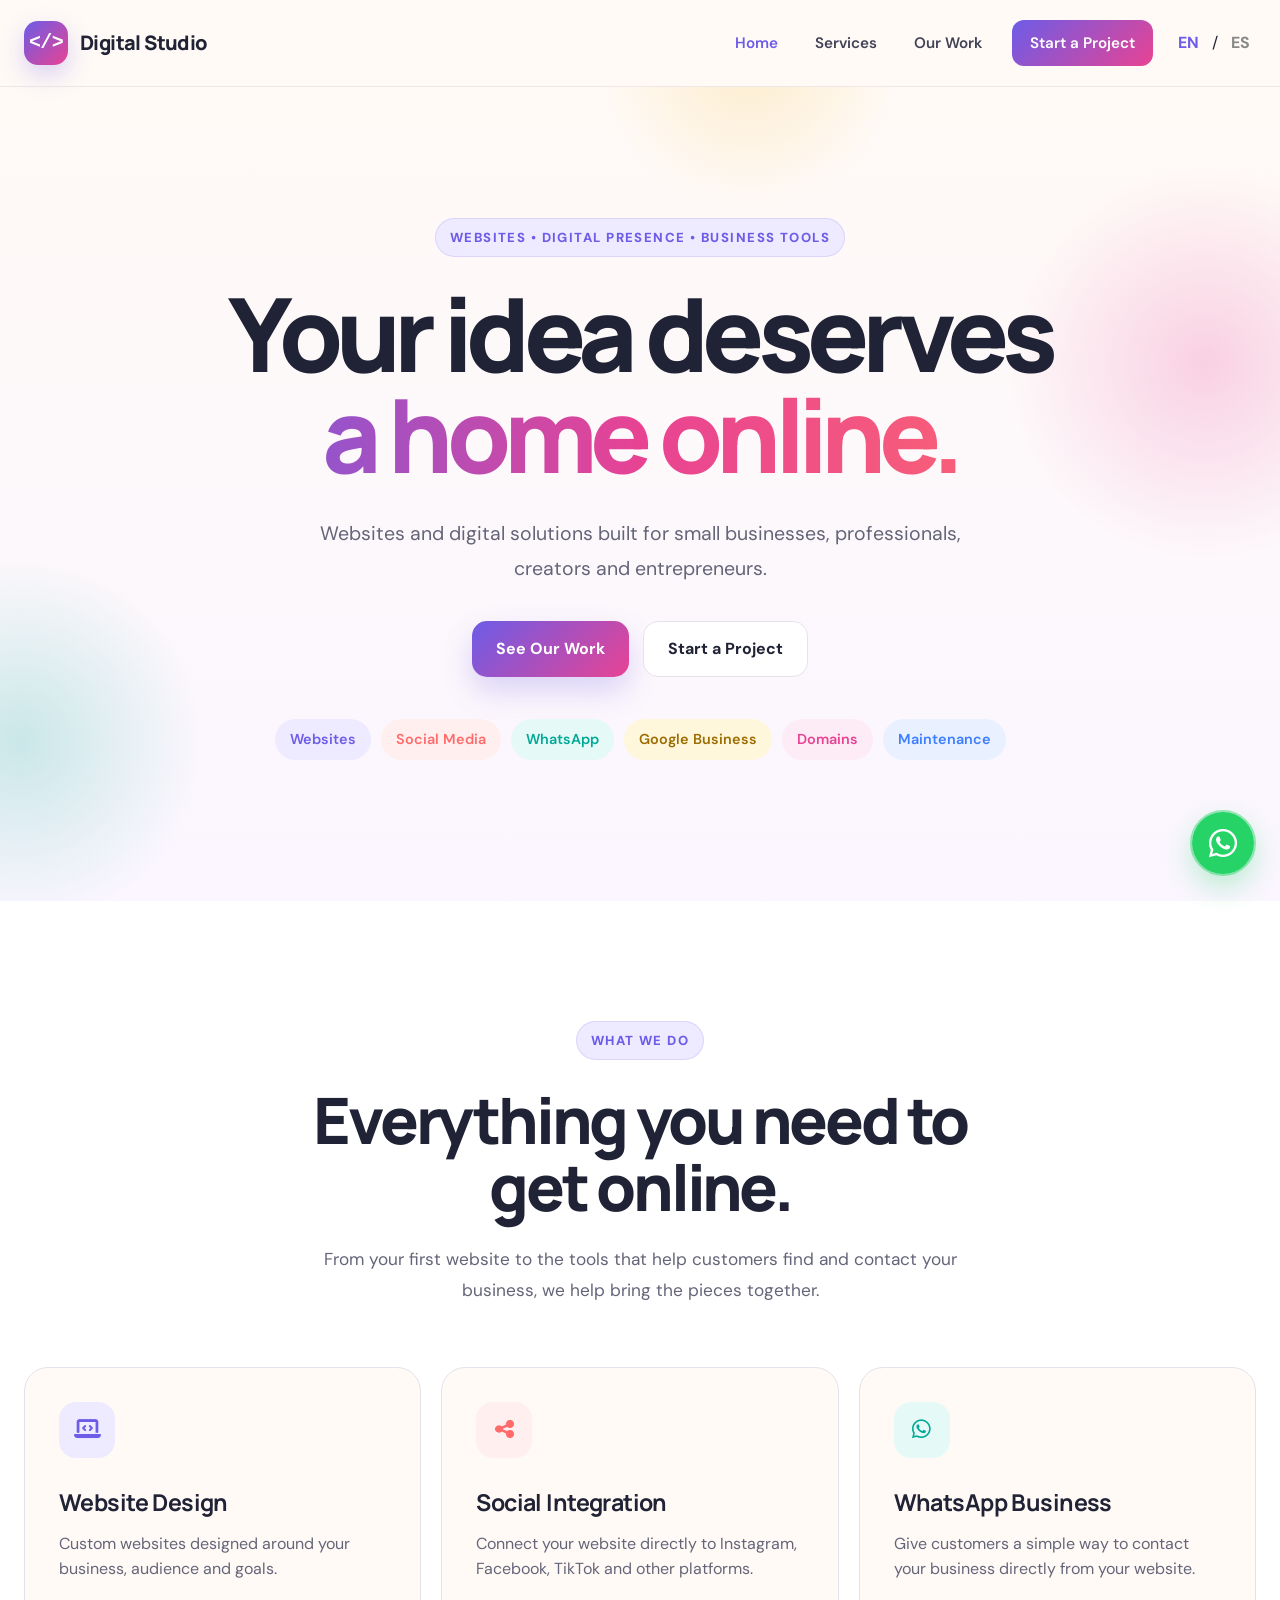
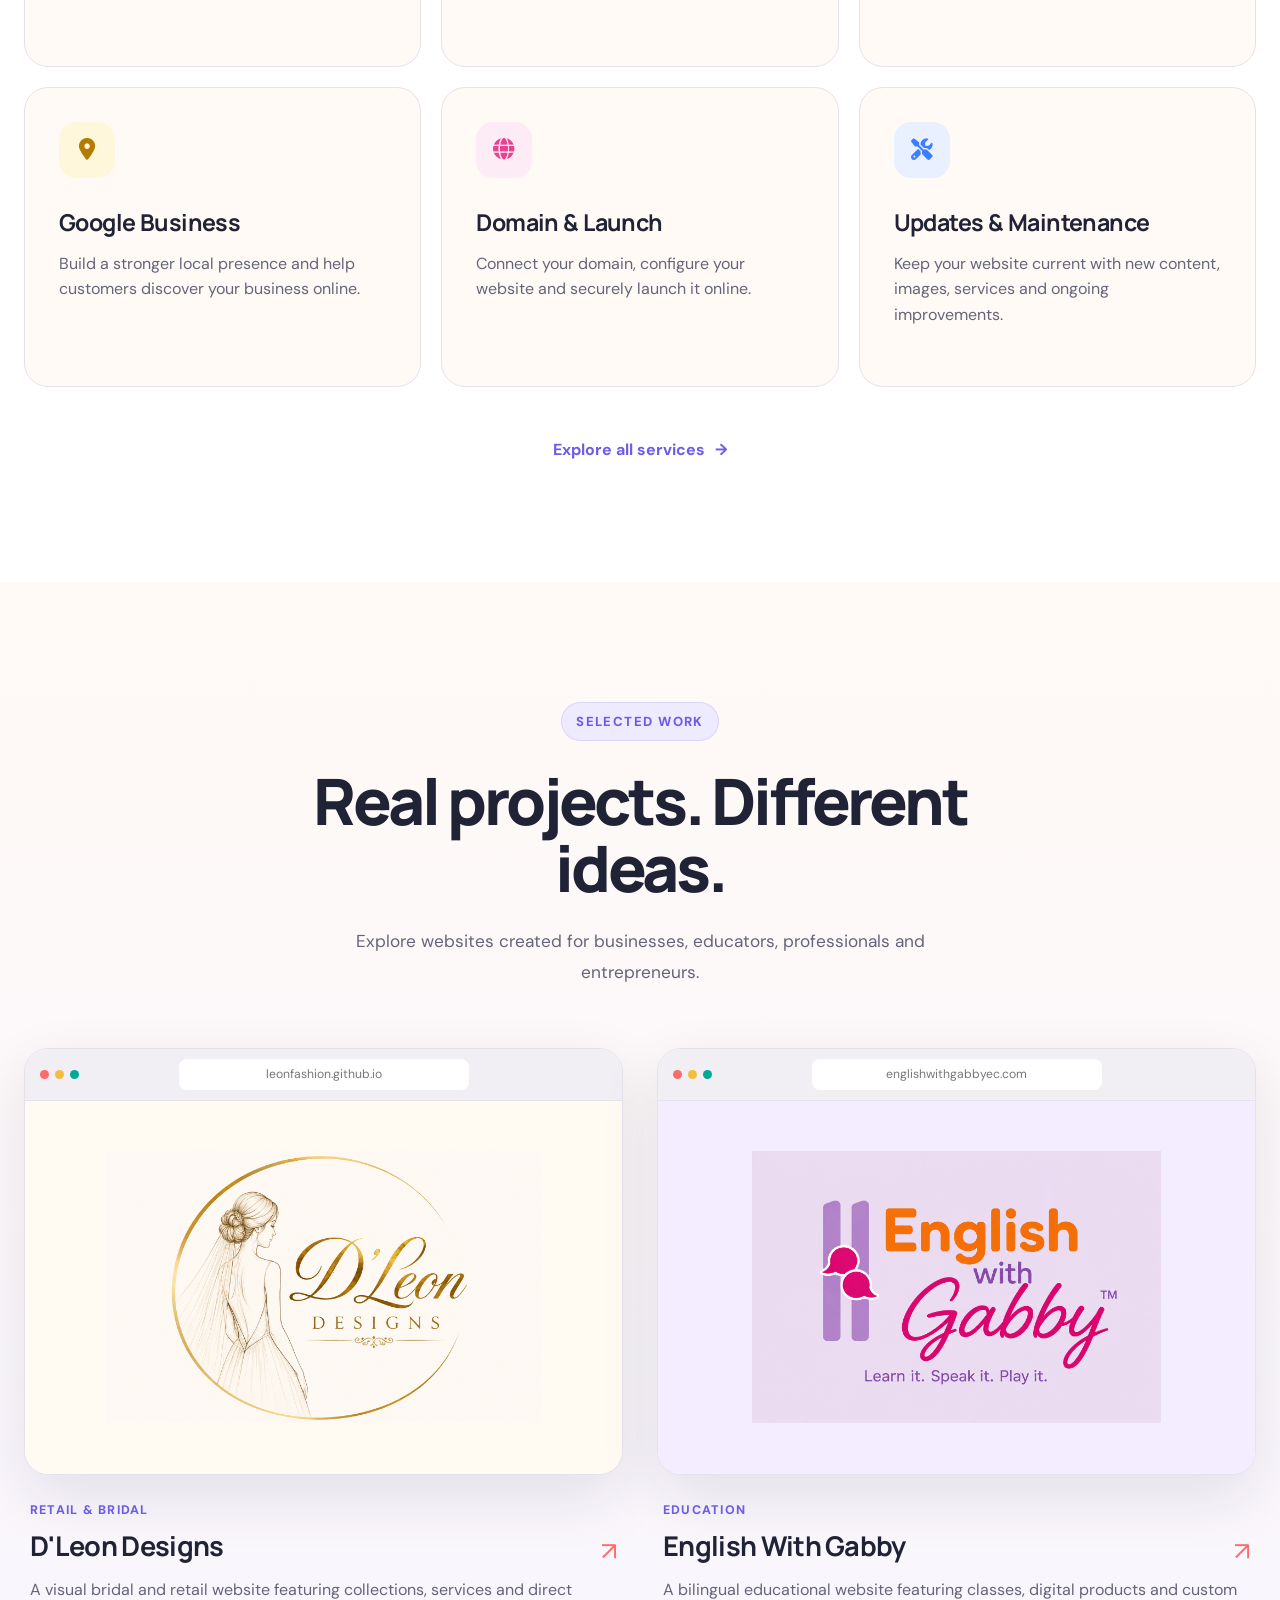
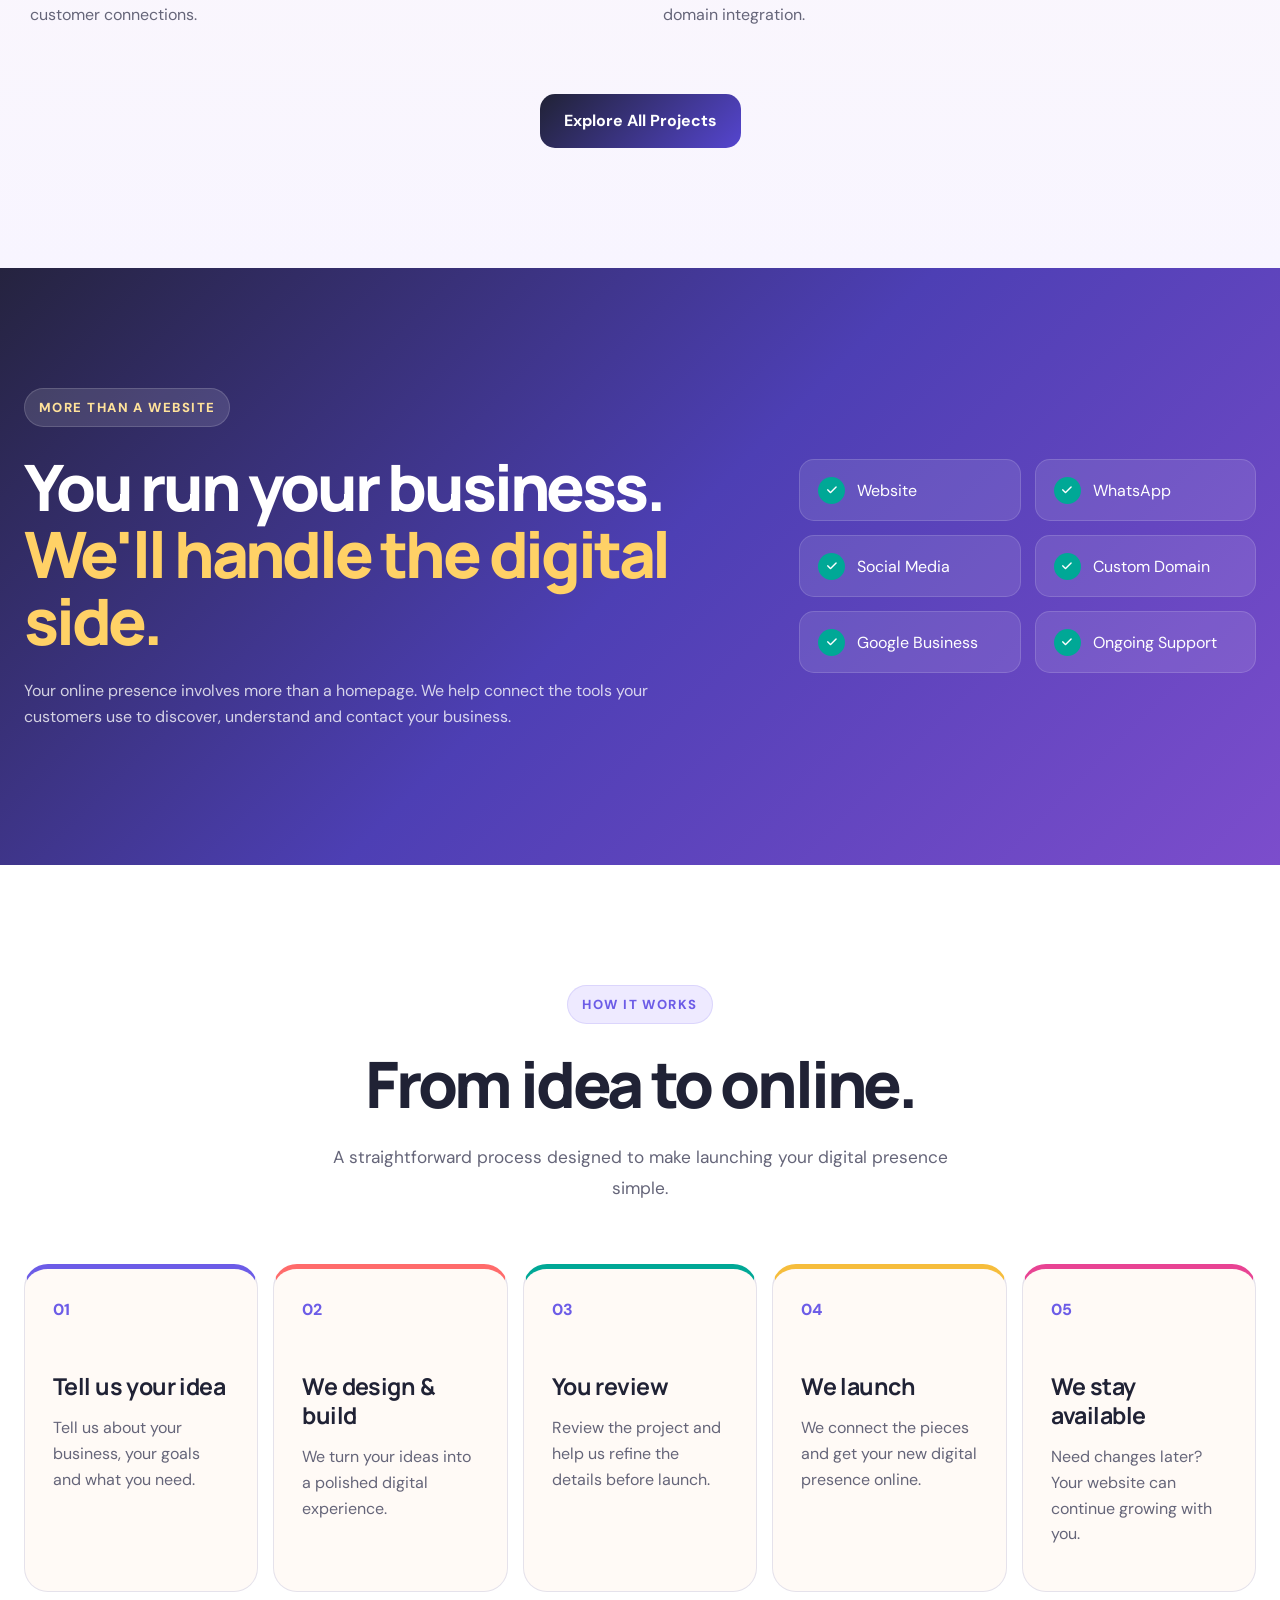
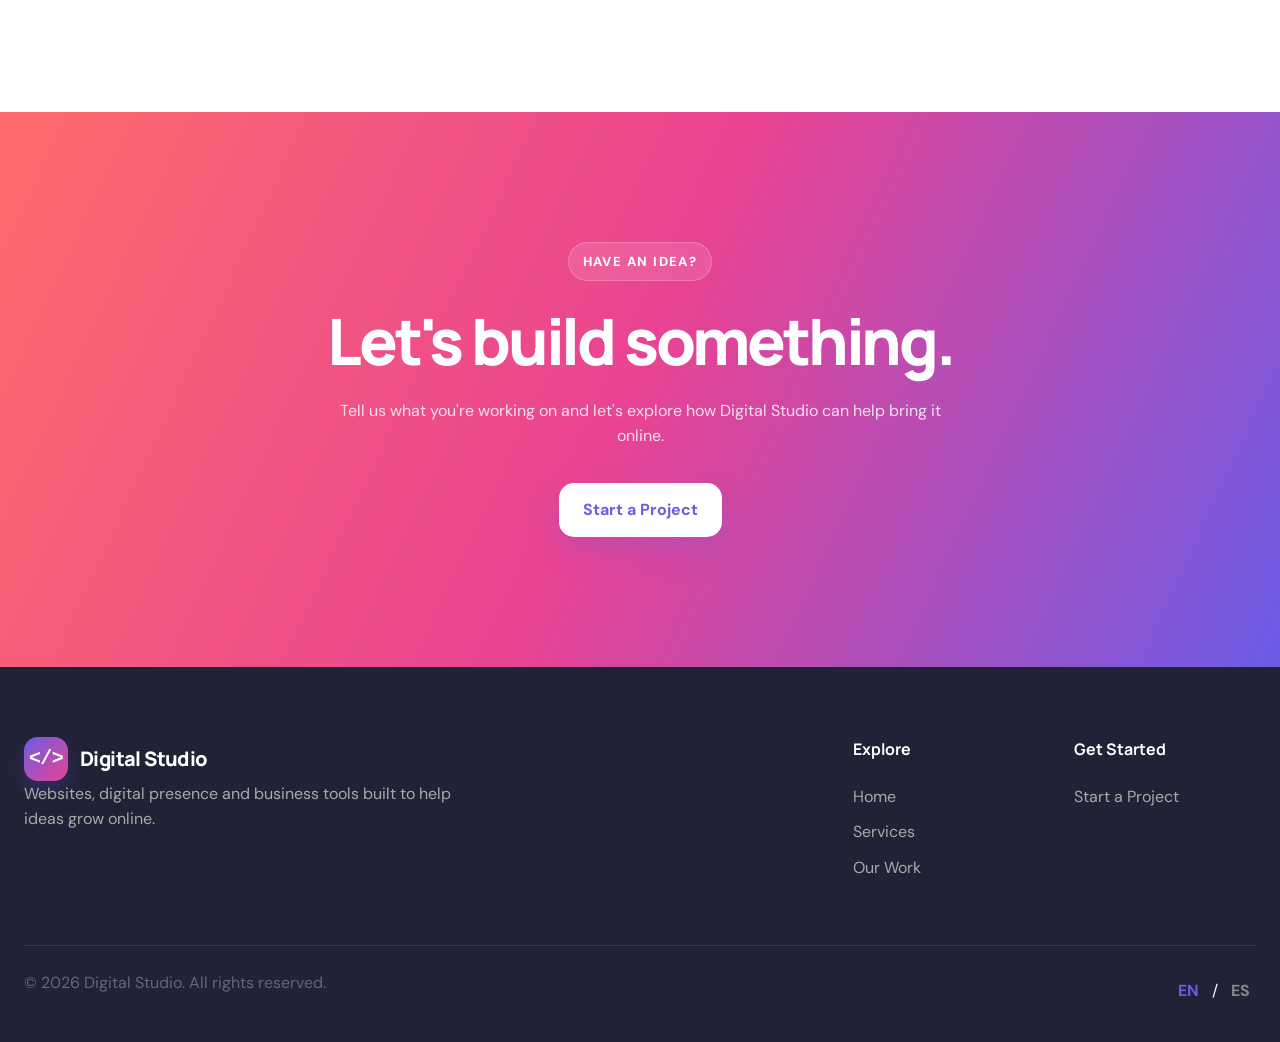
==== commit 960df44d: "Update index.html" ====
--- a/index.html
+++ b/index.html
@@ -2,6 +2,7 @@
 <html lang="en">
 
 <head>
+
   <meta charset="UTF-8">
 
   <meta
@@ -16,89 +17,997 @@
 
   <title>Digital Studio | Websites & Digital Solutions</title>
 
-  <link rel="stylesheet" href="css/style.css">
-
-  <link rel="preconnect" href="https://fonts.googleapis.com">
-  <link rel="preconnect" href="https://fonts.gstatic.com" crossorigin>
+  <!-- Favicon -->
+  <link
+    rel="icon"
+    type="image/png"
+    href="images/Digital%20Studio%20Logo.png"
+  >
+
+  <!-- Main Stylesheet -->
+  <link
+    rel="stylesheet"
+    href="css/style.css"
+  >
+
+  <!-- Google Fonts -->
+  <link
+    rel="preconnect"
+    href="https://fonts.googleapis.com"
+  >
+
+  <link
+    rel="preconnect"
+    href="https://fonts.gstatic.com"
+    crossorigin
+  >
 
   <link
     href="https://fonts.googleapis.com/css2?family=DM+Sans:wght@400;500;600;700&family=Manrope:wght@400;500;600;700;800&display=swap"
     rel="stylesheet"
   >
 
+  <!-- Font Awesome -->
   <link
     rel="stylesheet"
     href="https://cdnjs.cloudflare.com/ajax/libs/font-awesome/6.5.1/css/all.min.css"
   >
-<link
-  rel="icon"
-  type="image/png"
-  href="images/Digital%20Studio%20Logo.png"
->
-  </head>
+
+</head>
 
 
 <body>
 
-<header class="site-header">
-
-  <nav class="navbar">
-
-    <a href="index.html" class="brand">
-      <span class="brand-mark">&lt;/&gt;</span>
-      <span>Digital Studio</span>
-    </a>
-
-
-    <button
-      class="mobile-menu-button"
-      id="mobileMenuButton"
-      aria-label="Open navigation menu"
-      aria-expanded="false"
-    >
-      <i class="fa-solid fa-bars"></i>
-    </button>
-
-
-    <div class="nav-menu" id="navMenu">
+
+  <!-- =====================================================
+       HEADER / NAVIGATION
+  ====================================================== -->
+
+  <header class="site-header">
+
+    <nav class="navbar">
 
       <a
         href="index.html"
-        class="nav-link active"
-        data-i18n="nav.home"
+        class="brand"
       >
-        Home
+        <span class="brand-mark">&lt;/&gt;</span>
+        <span>Digital Studio</span>
       </a>
 
-      <a
-        href="services.html"
-        class="nav-link"
-        data-i18n="nav.services"
+
+      <button
+        class="mobile-menu-button"
+        id="mobileMenuButton"
+        aria-label="Open navigation menu"
+        aria-expanded="false"
       >
-        Services
-      </a>
-
-      <a
-        href="portfolio.html"
-        class="nav-link"
-        data-i18n="nav.work"
+        <i class="fa-solid fa-bars"></i>
+      </button>
+
+
+      <div
+        class="nav-menu"
+        id="navMenu"
       >
-        Our Work
-      </a>
-
-      <a
-        href="contact.html"
-        class="nav-link nav-cta"
-        data-i18n="nav.start"
-      >
-        Start a Project
-      </a>
-
-
-      <div class="language-switcher">
+
+        <a
+          href="index.html"
+          class="nav-link active"
+          data-i18n="nav.home"
+        >
+          Home
+        </a>
+
+
+        <a
+          href="services.html"
+          class="nav-link"
+          data-i18n="nav.services"
+        >
+          Services
+        </a>
+
+
+        <a
+          href="portfolio.html"
+          class="nav-link"
+          data-i18n="nav.work"
+        >
+          Our Work
+        </a>
+
+
+        <a
+          href="contact.html"
+          class="nav-link nav-cta"
+          data-i18n="nav.start"
+        >
+          Start a Project
+        </a>
+
+
+        <div class="language-switcher">
+
+          <button
+            class="language-button active"
+            data-lang="en"
+            type="button"
+          >
+            EN
+          </button>
+
+          <span>/</span>
+
+          <button
+            class="language-button"
+            data-lang="es"
+            type="button"
+          >
+            ES
+          </button>
+
+        </div>
+
+      </div>
+
+    </nav>
+
+  </header>
+
+
+
+  <!-- =====================================================
+       MAIN CONTENT
+  ====================================================== -->
+
+  <main>
+
+
+    <!-- ===================================================
+         HERO
+    ==================================================== -->
+
+    <section class="hero">
+
+      <div class="hero-decoration hero-decoration-one"></div>
+      <div class="hero-decoration hero-decoration-two"></div>
+      <div class="hero-decoration hero-decoration-three"></div>
+
+
+      <div class="hero-content">
+
+        <div
+          class="eyebrow"
+          data-i18n="home.hero.eyebrow"
+        >
+          Websites • Digital Presence • Business Tools
+        </div>
+
+
+        <h1 data-i18n="home.hero.title">
+          Your idea deserves
+          <span>a home online.</span>
+        </h1>
+
+
+        <p
+          class="hero-description"
+          data-i18n="home.hero.description"
+        >
+          Websites and digital solutions built for small businesses,
+          professionals, creators and entrepreneurs.
+        </p>
+
+
+        <div class="hero-buttons">
+
+          <a
+            href="portfolio.html"
+            class="button button-primary"
+            data-i18n="home.hero.workButton"
+          >
+            See Our Work
+          </a>
+
+
+          <a
+            href="contact.html"
+            class="button button-secondary"
+            data-i18n="home.hero.projectButton"
+          >
+            Start a Project
+          </a>
+
+        </div>
+
+
+        <div class="hero-tags">
+
+          <span data-i18n="home.hero.tags.websites">
+            Websites
+          </span>
+
+          <span data-i18n="home.hero.tags.social">
+            Social Media
+          </span>
+
+          <span data-i18n="home.hero.tags.whatsapp">
+            WhatsApp
+          </span>
+
+          <span data-i18n="home.hero.tags.google">
+            Google Business
+          </span>
+
+          <span data-i18n="home.hero.tags.domains">
+            Domains
+          </span>
+
+          <span data-i18n="home.hero.tags.maintenance">
+            Maintenance
+          </span>
+
+        </div>
+
+      </div>
+
+    </section>
+
+
+
+    <!-- ===================================================
+         SERVICES
+    ==================================================== -->
+
+    <section class="section services-preview">
+
+      <div class="section-heading">
+
+        <span
+          class="section-label"
+          data-i18n="home.services.label"
+        >
+          What We Do
+        </span>
+
+
+        <h2 data-i18n="home.services.title">
+          Everything you need to get online.
+        </h2>
+
+
+        <p data-i18n="home.services.description">
+          From your first website to the tools that help customers
+          find and contact your business, we help bring the pieces together.
+        </p>
+
+      </div>
+
+
+      <div class="services-grid">
+
+
+        <!-- WEBSITE DESIGN -->
+
+        <article class="service-card">
+
+          <div class="service-icon">
+            <i class="fa-solid fa-laptop-code"></i>
+          </div>
+
+          <h3 data-i18n="home.services.website.title">
+            Website Design
+          </h3>
+
+          <p data-i18n="home.services.website.description">
+            Custom websites designed around your business,
+            audience and goals.
+          </p>
+
+        </article>
+
+
+
+        <!-- SOCIAL INTEGRATION -->
+
+        <article class="service-card">
+
+          <div class="service-icon">
+            <i class="fa-solid fa-share-nodes"></i>
+          </div>
+
+          <h3 data-i18n="home.services.social.title">
+            Social Integration
+          </h3>
+
+          <p data-i18n="home.services.social.description">
+            Connect your website directly to Instagram,
+            Facebook, TikTok and other platforms.
+          </p>
+
+        </article>
+
+
+
+        <!-- WHATSAPP -->
+
+        <article class="service-card">
+
+          <div class="service-icon">
+            <i class="fa-brands fa-whatsapp"></i>
+          </div>
+
+          <h3 data-i18n="home.services.whatsapp.title">
+            WhatsApp Business
+          </h3>
+
+          <p data-i18n="home.services.whatsapp.description">
+            Give customers a simple way to contact your
+            business directly from your website.
+          </p>
+
+        </article>
+
+
+
+        <!-- GOOGLE BUSINESS -->
+
+        <article class="service-card">
+
+          <div class="service-icon">
+            <i class="fa-solid fa-location-dot"></i>
+          </div>
+
+          <h3 data-i18n="home.services.google.title">
+            Google Business
+          </h3>
+
+          <p data-i18n="home.services.google.description">
+            Build a stronger local presence and help customers
+            discover your business online.
+          </p>
+
+        </article>
+
+
+
+        <!-- DOMAIN -->
+
+        <article class="service-card">
+
+          <div class="service-icon">
+            <i class="fa-solid fa-globe"></i>
+          </div>
+
+          <h3 data-i18n="home.services.domain.title">
+            Domain & Launch
+          </h3>
+
+          <p data-i18n="home.services.domain.description">
+            Connect your domain, configure your website
+            and securely launch it online.
+          </p>
+
+        </article>
+
+
+
+        <!-- MAINTENANCE -->
+
+        <article class="service-card">
+
+          <div class="service-icon">
+            <i class="fa-solid fa-screwdriver-wrench"></i>
+          </div>
+
+          <h3 data-i18n="home.services.maintenance.title">
+            Updates & Maintenance
+          </h3>
+
+          <p data-i18n="home.services.maintenance.description">
+            Keep your website current with new content,
+            images, services and ongoing improvements.
+          </p>
+
+        </article>
+
+      </div>
+
+
+      <div class="center-button">
+
+        <a
+          href="services.html"
+          class="text-link"
+          data-i18n="home.services.more"
+        >
+          Explore all services
+          <span>→</span>
+        </a>
+
+      </div>
+
+    </section>
+
+
+
+    <!-- ===================================================
+         PORTFOLIO PREVIEW
+    ==================================================== -->
+
+    <section class="section portfolio-preview">
+
+      <div class="section-heading">
+
+        <span
+          class="section-label"
+          data-i18n="home.portfolio.label"
+        >
+          Selected Work
+        </span>
+
+
+        <h2 data-i18n="home.portfolio.title">
+          Real projects. Different ideas.
+        </h2>
+
+
+        <p data-i18n="home.portfolio.description">
+          Explore websites created for businesses,
+          educators, professionals and entrepreneurs.
+        </p>
+
+      </div>
+
+
+
+      <div class="portfolio-grid">
+
+
+        <!-- =================================================
+             D'LEON DESIGNS
+        ================================================== -->
+
+        <a
+          href="https://leonfashion.github.io/"
+          target="_blank"
+          rel="noopener noreferrer"
+          class="portfolio-card"
+        >
+
+          <div class="browser-window">
+
+            <div class="browser-bar">
+
+              <div class="browser-dots">
+                <span></span>
+                <span></span>
+                <span></span>
+              </div>
+
+              <div class="browser-address">
+                leonfashion.github.io
+              </div>
+
+            </div>
+
+
+            <div
+              class="portfolio-logo-preview portfolio-logo-dleon"
+            >
+
+              <img
+                src="images/D%27Leon%20Fashion%20Logo.png"
+                alt="D'Leon Designs logo"
+              >
+
+            </div>
+
+          </div>
+
+
+          <div class="portfolio-card-info">
+
+            <span
+              class="portfolio-category"
+              data-i18n="home.portfolio.retail"
+            >
+              Retail & Bridal
+            </span>
+
+
+            <div class="portfolio-title-row">
+
+              <h3>D'Leon Designs</h3>
+
+              <span class="portfolio-arrow">
+                ↗
+              </span>
+
+            </div>
+
+
+            <p data-i18n="home.portfolio.dleon">
+              A visual bridal and retail website featuring
+              collections, services and direct customer connections.
+            </p>
+
+          </div>
+
+        </a>
+
+
+
+        <!-- =================================================
+             ENGLISH WITH GABBY
+        ================================================== -->
+
+        <a
+          href="https://www.englishwithgabbyec.com/"
+          target="_blank"
+          rel="noopener noreferrer"
+          class="portfolio-card"
+        >
+
+          <div class="browser-window">
+
+            <div class="browser-bar">
+
+              <div class="browser-dots">
+                <span></span>
+                <span></span>
+                <span></span>
+              </div>
+
+
+              <div class="browser-address">
+                englishwithgabbyec.com
+              </div>
+
+            </div>
+
+
+            <div
+              class="portfolio-logo-preview portfolio-logo-gabby"
+            >
+
+              <img
+                src="images/English%20With%20Gabby%20Logo.png"
+                alt="English With Gabby logo"
+              >
+
+            </div>
+
+          </div>
+
+
+          <div class="portfolio-card-info">
+
+            <span
+              class="portfolio-category"
+              data-i18n="home.portfolio.education"
+            >
+              Education
+            </span>
+
+
+            <div class="portfolio-title-row">
+
+              <h3>English With Gabby</h3>
+
+              <span class="portfolio-arrow">
+                ↗
+              </span>
+
+            </div>
+
+
+            <p data-i18n="home.portfolio.gabby">
+              A bilingual educational website featuring
+              classes, digital products and custom domain integration.
+            </p>
+
+          </div>
+
+        </a>
+
+      </div>
+
+
+
+      <div class="center-button">
+
+        <a
+          href="portfolio.html"
+          class="button button-dark"
+          data-i18n="home.portfolio.button"
+        >
+          Explore All Projects
+        </a>
+
+      </div>
+
+    </section>
+
+
+
+    <!-- ===================================================
+         DIGITAL PRESENCE
+    ==================================================== -->
+
+    <section class="digital-section">
+
+      <div class="digital-content">
+
+
+        <div class="digital-copy">
+
+          <span
+            class="section-label light-label"
+            data-i18n="home.digital.label"
+          >
+            More Than a Website
+          </span>
+
+
+          <h2 data-i18n="home.digital.title">
+            You run your business.
+            <span>We'll handle the digital side.</span>
+          </h2>
+
+
+          <p data-i18n="home.digital.description">
+            Your online presence involves more than a homepage.
+            We help connect the tools your customers use to discover,
+            understand and contact your business.
+          </p>
+
+        </div>
+
+
+
+        <div class="digital-list">
+
+          <div>
+            <i class="fa-solid fa-check"></i>
+
+            <span data-i18n="home.digital.website">
+              Website
+            </span>
+          </div>
+
+
+          <div>
+            <i class="fa-solid fa-check"></i>
+
+            <span data-i18n="home.digital.whatsapp">
+              WhatsApp
+            </span>
+          </div>
+
+
+          <div>
+            <i class="fa-solid fa-check"></i>
+
+            <span data-i18n="home.digital.social">
+              Social Media
+            </span>
+          </div>
+
+
+          <div>
+            <i class="fa-solid fa-check"></i>
+
+            <span data-i18n="home.digital.domain">
+              Custom Domain
+            </span>
+          </div>
+
+
+          <div>
+            <i class="fa-solid fa-check"></i>
+
+            <span data-i18n="home.digital.google">
+              Google Business
+            </span>
+          </div>
+
+
+          <div>
+            <i class="fa-solid fa-check"></i>
+
+            <span data-i18n="home.digital.support">
+              Ongoing Support
+            </span>
+          </div>
+
+        </div>
+
+      </div>
+
+    </section>
+
+
+
+    <!-- ===================================================
+         PROCESS
+    ==================================================== -->
+
+    <section class="section process-section">
+
+      <div class="section-heading">
+
+        <span
+          class="section-label"
+          data-i18n="home.process.label"
+        >
+          How It Works
+        </span>
+
+
+        <h2 data-i18n="home.process.title">
+          From idea to online.
+        </h2>
+
+
+        <p data-i18n="home.process.description">
+          A straightforward process designed to make
+          launching your digital presence simple.
+        </p>
+
+      </div>
+
+
+
+      <div class="process-grid">
+
+
+        <article class="process-step">
+
+          <span class="step-number">
+            01
+          </span>
+
+          <h3 data-i18n="home.process.step1.title">
+            Tell us your idea
+          </h3>
+
+          <p data-i18n="home.process.step1.description">
+            Tell us about your business, your goals
+            and what you need.
+          </p>
+
+        </article>
+
+
+
+        <article class="process-step">
+
+          <span class="step-number">
+            02
+          </span>
+
+          <h3 data-i18n="home.process.step2.title">
+            We design & build
+          </h3>
+
+          <p data-i18n="home.process.step2.description">
+            We turn your ideas into a polished
+            digital experience.
+          </p>
+
+        </article>
+
+
+
+        <article class="process-step">
+
+          <span class="step-number">
+            03
+          </span>
+
+          <h3 data-i18n="home.process.step3.title">
+            You review
+          </h3>
+
+          <p data-i18n="home.process.step3.description">
+            Review the project and help us refine
+            the details before launch.
+          </p>
+
+        </article>
+
+
+
+        <article class="process-step">
+
+          <span class="step-number">
+            04
+          </span>
+
+          <h3 data-i18n="home.process.step4.title">
+            We launch
+          </h3>
+
+          <p data-i18n="home.process.step4.description">
+            We connect the pieces and get your
+            new digital presence online.
+          </p>
+
+        </article>
+
+
+
+        <article class="process-step">
+
+          <span class="step-number">
+            05
+          </span>
+
+          <h3 data-i18n="home.process.step5.title">
+            We stay available
+          </h3>
+
+          <p data-i18n="home.process.step5.description">
+            Need changes later? Your website
+            can continue growing with you.
+          </p>
+
+        </article>
+
+      </div>
+
+    </section>
+
+
+
+    <!-- ===================================================
+         CTA
+    ==================================================== -->
+
+    <section class="cta-section">
+
+      <div class="cta-content">
+
+        <span
+          class="section-label"
+          data-i18n="home.cta.label"
+        >
+          Have an idea?
+        </span>
+
+
+        <h2 data-i18n="home.cta.title">
+          Let's build something.
+        </h2>
+
+
+        <p data-i18n="home.cta.description">
+          Tell us what you're working on and let's explore
+          how Digital Studio can help bring it online.
+        </p>
+
+
+        <a
+          href="contact.html"
+          class="button button-primary"
+          data-i18n="home.cta.button"
+        >
+          Start a Project
+        </a>
+
+      </div>
+
+    </section>
+
+  </main>
+
+
+
+  <!-- =====================================================
+       FOOTER
+  ====================================================== -->
+
+  <footer class="site-footer">
+
+    <div class="footer-content">
+
+
+      <div class="footer-brand">
+
+        <a
+          href="index.html"
+          class="brand footer-logo"
+        >
+          <span class="brand-mark">&lt;/&gt;</span>
+          <span>Digital Studio</span>
+        </a>
+
+
+        <p data-i18n="footer.tagline">
+          Websites, digital presence and business tools
+          built to help ideas grow online.
+        </p>
+
+      </div>
+
+
+
+      <div class="footer-links">
+
+
+        <div>
+
+          <h4 data-i18n="footer.explore">
+            Explore
+          </h4>
+
+
+          <a
+            href="index.html"
+            data-i18n="nav.home"
+          >
+            Home
+          </a>
+
+
+          <a
+            href="services.html"
+            data-i18n="nav.services"
+          >
+            Services
+          </a>
+
+
+          <a
+            href="portfolio.html"
+            data-i18n="nav.work"
+          >
+            Our Work
+          </a>
+
+        </div>
+
+
+
+        <div>
+
+          <h4 data-i18n="footer.contact">
+            Get Started
+          </h4>
+
+
+          <a
+            href="contact.html"
+            data-i18n="nav.start"
+          >
+            Start a Project
+          </a>
+
+        </div>
+
+      </div>
+
+    </div>
+
+
+
+    <div class="footer-bottom">
+
+      <p>
+        © <span id="currentYear"></span> Digital Studio.
+
+        <span data-i18n="footer.rights">
+          All rights reserved.
+        </span>
+      </p>
+
+
+      <div class="footer-language">
 
         <button
-          class="language-button active"
+          class="language-button"
           data-lang="en"
           type="button"
         >
@@ -119,741 +1028,36 @@
 
     </div>
 
-  </nav>
-
-</header>
-
-
-
-<main>
-
-
-<section class="hero">
-
-  <div class="hero-decoration hero-decoration-one"></div>
-  <div class="hero-decoration hero-decoration-two"></div>
-  <div class="hero-decoration hero-decoration-three"></div>
-
-
-  <div class="hero-content">
-
-    <div
-      class="eyebrow"
-      data-i18n="home.hero.eyebrow"
-    >
-      Websites • Digital Presence • Business Tools
-    </div>
-
-
-    <h1 data-i18n="home.hero.title">
-      Your idea deserves
-      <span>a home online.</span>
-    </h1>
-
-
-    <p
-      class="hero-description"
-      data-i18n="home.hero.description"
-    >
-      Websites and digital solutions built for small businesses,
-      professionals, creators and entrepreneurs.
-    </p>
-
-
-    <div class="hero-buttons">
-
-      <a
-        href="portfolio.html"
-        class="button button-primary"
-        data-i18n="home.hero.workButton"
-      >
-        See Our Work
-      </a>
-
-      <a
-        href="contact.html"
-        class="button button-secondary"
-        data-i18n="home.hero.projectButton"
-      >
-        Start a Project
-      </a>
-
-    </div>
-
-
-    <div class="hero-tags">
-
-      <span>Websites</span>
-      <span>Social Media</span>
-      <span>WhatsApp</span>
-      <span>Google Business</span>
-      <span>Domains</span>
-      <span>Maintenance</span>
-
-    </div>
-
-  </div>
-
-</section>
-
-
-
-<section class="section services-preview">
-
-  <div class="section-heading">
-
-    <span
-      class="section-label"
-      data-i18n="home.services.label"
-    >
-      What We Do
-    </span>
-
-    <h2 data-i18n="home.services.title">
-      Everything you need to get online.
-    </h2>
-
-    <p data-i18n="home.services.description">
-      From your first website to the tools that help customers
-      find and contact your business, we help bring the pieces together.
-    </p>
-
-  </div>
-
-
-  <div class="services-grid">
-
-
-    <article class="service-card">
-
-      <div class="service-icon">
-        <i class="fa-solid fa-laptop-code"></i>
-      </div>
-
-      <h3 data-i18n="home.services.website.title">
-        Website Design
-      </h3>
-
-      <p data-i18n="home.services.website.description">
-        Custom websites designed around your business,
-        audience and goals.
-      </p>
-
-    </article>
-
-
-
-    <article class="service-card">
-
-      <div class="service-icon">
-        <i class="fa-solid fa-share-nodes"></i>
-      </div>
-
-      <h3 data-i18n="home.services.social.title">
-        Social Integration
-      </h3>
-
-      <p data-i18n="home.services.social.description">
-        Connect your website directly to Instagram,
-        Facebook, TikTok and other platforms.
-      </p>
-
-    </article>
-
-
-
-    <article class="service-card">
-
-      <div class="service-icon">
-        <i class="fa-brands fa-whatsapp"></i>
-      </div>
-
-      <h3 data-i18n="home.services.whatsapp.title">
-        WhatsApp Business
-      </h3>
-
-      <p data-i18n="home.services.whatsapp.description">
-        Give customers a simple way to contact your
-        business directly from your website.
-      </p>
-
-    </article>
-
-
-
-    <article class="service-card">
-
-      <div class="service-icon">
-        <i class="fa-solid fa-location-dot"></i>
-      </div>
-
-      <h3 data-i18n="home.services.google.title">
-        Google Business
-      </h3>
-
-      <p data-i18n="home.services.google.description">
-        Build a stronger local presence and help customers
-        discover your business online.
-      </p>
-
-    </article>
-
-
-
-    <article class="service-card">
-
-      <div class="service-icon">
-        <i class="fa-solid fa-globe"></i>
-      </div>
-
-      <h3 data-i18n="home.services.domain.title">
-        Domain & Launch
-      </h3>
-
-      <p data-i18n="home.services.domain.description">
-        Connect your domain, configure your website
-        and securely launch it online.
-      </p>
-
-    </article>
-
-
-
-    <article class="service-card">
-
-      <div class="service-icon">
-        <i class="fa-solid fa-screwdriver-wrench"></i>
-      </div>
-
-      <h3 data-i18n="home.services.maintenance.title">
-        Updates & Maintenance
-      </h3>
-
-      <p data-i18n="home.services.maintenance.description">
-        Keep your website current with new content,
-        images, services and ongoing improvements.
-      </p>
-
-    </article>
-
-
-  </div>
-
-
-  <div class="center-button">
-
-    <a
-      href="services.html"
-      class="text-link"
-      data-i18n="home.services.more"
-    >
-      Explore all services
-      <span>→</span>
-    </a>
-
-  </div>
-
-</section>
-
-
-
-<section class="section portfolio-preview">
-
-  <div class="section-heading">
-
-    <span
-      class="section-label"
-      data-i18n="home.portfolio.label"
-    >
-      Selected Work
-    </span>
-
-    <h2 data-i18n="home.portfolio.title">
-      Real projects. Different ideas.
-    </h2>
-
-    <p data-i18n="home.portfolio.description">
-      Explore websites created for businesses,
-      educators, professionals and entrepreneurs.
-    </p>
-
-  </div>
-
-
-  <div class="portfolio-grid">
-
-
-    <!-- D'LEON -->
-
-    <a
-      href="https://leonfashion.github.io/"
-      target="_blank"
-      rel="noopener noreferrer"
-      class="portfolio-card"
-    >
-
-      <div class="browser-window">
-
-        <div class="browser-bar">
-
-          <div class="browser-dots">
-            <span></span>
-            <span></span>
-            <span></span>
-          </div>
-
-          <div class="browser-address">
-            leonfashion.github.io
-          </div>
-
-        </div>
-
-
-        <div class="portfolio-logo-preview portfolio-logo-dleon">
-
-          <img
-            src="images/D%27Leon%20Fashion%20Logo.png"
-            alt="D'Leon Designs logo"
-          >
-
-        </div>
-
-      </div>
-
-
-      <div class="portfolio-card-info">
-
-        <span
-          class="portfolio-category"
-          data-i18n="home.portfolio.retail"
-        >
-          Retail & Bridal
-        </span>
-
-        <div class="portfolio-title-row">
-
-          <h3>D'Leon Designs</h3>
-
-          <span class="portfolio-arrow">↗</span>
-
-        </div>
-
-        <p data-i18n="home.portfolio.dleon">
-          A visual bridal and retail website featuring
-          collections, services and direct customer connections.
-        </p>
-
-      </div>
-
-    </a>
-
-
-
-    <!-- ENGLISH WITH GABBY -->
-
-    <a
-      href="https://www.englishwithgabbyec.com/"
-      target="_blank"
-      rel="noopener noreferrer"
-      class="portfolio-card"
-    >
-
-      <div class="browser-window">
-
-        <div class="browser-bar">
-
-          <div class="browser-dots">
-            <span></span>
-            <span></span>
-            <span></span>
-          </div>
-
-          <div class="browser-address">
-            englishwithgabbyec.com
-          </div>
-
-        </div>
-
-
-        <div class="portfolio-logo-preview portfolio-logo-gabby">
-
-          <img
-            src="images/English%20With%20Gabby%20Logo.png"
-            alt="English With Gabby logo"
-          >
-
-        </div>
-
-      </div>
-
-
-      <div class="portfolio-card-info">
-
-        <span
-          class="portfolio-category"
-          data-i18n="home.portfolio.education"
-        >
-          Education
-        </span>
-
-        <div class="portfolio-title-row">
-
-          <h3>English With Gabby</h3>
-
-          <span class="portfolio-arrow">↗</span>
-
-        </div>
-
-        <p data-i18n="home.portfolio.gabby">
-          A bilingual educational website featuring
-          classes, digital products and custom domain integration.
-        </p>
-
-      </div>
-
-    </a>
-
-
-  </div>
-
-
-  <div class="center-button">
-
-    <a
-      href="portfolio.html"
-      class="button button-dark"
-      data-i18n="home.portfolio.button"
-    >
-      Explore All Projects
-    </a>
-
-  </div>
-
-</section>
-
-
-
-<section class="digital-section">
-
-  <div class="digital-content">
-
-    <div class="digital-copy">
-
-      <span
-        class="section-label light-label"
-        data-i18n="home.digital.label"
-      >
-        More Than a Website
-      </span>
-
-      <h2 data-i18n="home.digital.title">
-        You run your business.
-        <span>We'll handle the digital side.</span>
-      </h2>
-
-      <p data-i18n="home.digital.description">
-        Your online presence involves more than a homepage.
-        We help connect the tools your customers use to discover,
-        understand and contact your business.
-      </p>
-
-    </div>
-
-
-    <div class="digital-list">
-
-      <div>
-        <i class="fa-solid fa-check"></i>
-        <span data-i18n="home.digital.website">Website</span>
-      </div>
-
-      <div>
-        <i class="fa-solid fa-check"></i>
-        <span data-i18n="home.digital.whatsapp">WhatsApp</span>
-      </div>
-
-      <div>
-        <i class="fa-solid fa-check"></i>
-        <span data-i18n="home.digital.social">Social Media</span>
-      </div>
-
-      <div>
-        <i class="fa-solid fa-check"></i>
-        <span data-i18n="home.digital.domain">Custom Domain</span>
-      </div>
-
-      <div>
-        <i class="fa-solid fa-check"></i>
-        <span data-i18n="home.digital.google">Google Business</span>
-      </div>
-
-      <div>
-        <i class="fa-solid fa-check"></i>
-        <span data-i18n="home.digital.support">Ongoing Support</span>
-      </div>
-
-    </div>
-
-  </div>
-
-</section>
-
-
-
-<section class="section process-section">
-
-  <div class="section-heading">
-
-    <span
-      class="section-label"
-      data-i18n="home.process.label"
-    >
-      How It Works
-    </span>
-
-    <h2 data-i18n="home.process.title">
-      From idea to online.
-    </h2>
-
-    <p data-i18n="home.process.description">
-      A straightforward process designed to make
-      launching your digital presence simple.
-    </p>
-
-  </div>
-
-
-  <div class="process-grid">
-
-
-    <article class="process-step">
-
-      <span class="step-number">01</span>
-
-      <h3 data-i18n="home.process.step1.title">
-        Tell us your idea
-      </h3>
-
-      <p data-i18n="home.process.step1.description">
-        Tell us about your business, your goals
-        and what you need.
-      </p>
-
-    </article>
-
-
-    <article class="process-step">
-
-      <span class="step-number">02</span>
-
-      <h3 data-i18n="home.process.step2.title">
-        We design & build
-      </h3>
-
-      <p data-i18n="home.process.step2.description">
-        We turn your ideas into a polished
-        digital experience.
-      </p>
-
-    </article>
-
-
-    <article class="process-step">
-
-      <span class="step-number">03</span>
-
-      <h3 data-i18n="home.process.step3.title">
-        You review
-      </h3>
-
-      <p data-i18n="home.process.step3.description">
-        Review the project and help us refine
-        the details before launch.
-      </p>
-
-    </article>
-
-
-    <article class="process-step">
-
-      <span class="step-number">04</span>
-
-      <h3 data-i18n="home.process.step4.title">
-        We launch
-      </h3>
-
-      <p data-i18n="home.process.step4.description">
-        We connect the pieces and get your
-        new digital presence online.
-      </p>
-
-    </article>
-
-
-    <article class="process-step">
-
-      <span class="step-number">05</span>
-
-      <h3 data-i18n="home.process.step5.title">
-        We stay available
-      </h3>
-
-      <p data-i18n="home.process.step5.description">
-        Need changes later? Your website
-        can continue growing with you.
-      </p>
-
-    </article>
-
-
-  </div>
-
-</section>
-
-
-
-<section class="cta-section">
-
-  <div class="cta-content">
-
-    <span
-      class="section-label"
-      data-i18n="home.cta.label"
-    >
-      Have an idea?
-    </span>
-
-    <h2 data-i18n="home.cta.title">
-      Let's build something.
-    </h2>
-
-    <p data-i18n="home.cta.description">
-      Tell us what you're working on and let's explore
-      how Digital Studio can help bring it online.
-    </p>
-
-    <a
-      href="contact.html"
-      class="button button-primary"
-      data-i18n="home.cta.button"
-    >
-      Start a Project
-    </a>
-
-  </div>
-
-</section>
-
-</main>
-
-
-
-<footer class="site-footer">
-
-  <div class="footer-content">
-
-    <div class="footer-brand">
-
-      <a href="index.html" class="brand footer-logo">
-
-        <span class="brand-mark">&lt;/&gt;</span>
-
-        <span>Digital Studio</span>
-
-      </a>
-
-      <p data-i18n="footer.tagline">
-        Websites, digital presence and business tools
-        built to help ideas grow online.
-      </p>
-
-    </div>
-
-
-    <div class="footer-links">
-
-      <div>
-
-        <h4 data-i18n="footer.explore">
-          Explore
-        </h4>
-
-        <a href="index.html" data-i18n="nav.home">
-          Home
-        </a>
-
-        <a href="services.html" data-i18n="nav.services">
-          Services
-        </a>
-
-        <a href="portfolio.html" data-i18n="nav.work">
-          Our Work
-        </a>
-
-      </div>
-
-
-      <div>
-
-        <h4 data-i18n="footer.contact">
-          Get Started
-        </h4>
-
-        <a href="contact.html" data-i18n="nav.start">
-          Start a Project
-        </a>
-
-      </div>
-
-    </div>
-
-  </div>
-
-
-  <div class="footer-bottom">
-
-    <p>
-      © <span id="currentYear"></span> Digital Studio.
-
-      <span data-i18n="footer.rights">
-        All rights reserved.
-      </span>
-    </p>
-
-
-    <div class="footer-language">
-
-      <button class="language-button" data-lang="en" type="button">
-        EN
-      </button>
-
-      <span>/</span>
-
-      <button class="language-button" data-lang="es" type="button">
-        ES
-      </button>
-
-    </div>
-
-  </div>
-
-</footer>
-  
-<a
-  class="floating-whatsapp"
-  href="https://wa.me/593983744247?text=Hola%21%20Estoy%20interesado%2Fa%20en%20conocer%20m%C3%A1s%20sobre%20los%20servicios%20de%20Digital%20Studio."
-  target="_blank"
-  rel="noopener noreferrer"
-  aria-label="Contact Digital Studio on WhatsApp"
->
-  <i class="fa-brands fa-whatsapp"></i>
-</a>
-
-<script src="js/translation.js"></script>
-<script src="js/script.js"></script>
-
-<script src="js/translation.js"></script>
-<script src="js/script.js"></script>
+  </footer>
+
+
+
+  <!-- =====================================================
+       FLOATING WHATSAPP
+  ====================================================== -->
+
+  <a
+    class="floating-whatsapp"
+    href="https://wa.me/593983744247?text=Hola%21%20Estoy%20interesado%2Fa%20en%20conocer%20m%C3%A1s%20sobre%20los%20servicios%20de%20Digital%20Studio."
+    target="_blank"
+    rel="noopener noreferrer"
+    aria-label="Contact Digital Studio on WhatsApp"
+  >
+    <i class="fa-brands fa-whatsapp"></i>
+  </a>
+
+
+
+  <!-- =====================================================
+       JAVASCRIPT
+
+       translation.js must load BEFORE script.js.
+       Each file should only be loaded once.
+  ====================================================== -->
+
+  <script src="js/translation.js"></script>
+  <script src="js/script.js"></script>
+
 
 </body>
 
--- a/css/style.css
+++ b/css/style.css
@@ -33,6 +33,9 @@
 
   --dark: #202235;
   --dark-soft: #292c43;
+
+  --whatsapp: #25d366;
+  --whatsapp-dark: #1fb95a;
 
   --border: #e5e2eb;
 
@@ -451,7 +454,7 @@
 
 
 /* =========================================================
-   DECORATIONS
+   HERO DECORATIONS
 ========================================================= */
 
 .hero-decoration {
@@ -570,15 +573,20 @@
   padding:
     14px 24px;
 
+  border: none;
+
   border-radius: 15px;
 
   text-decoration: none;
 
   font-weight: 700;
+
+  cursor: pointer;
 
   transition:
     transform var(--transition),
-    box-shadow var(--transition);
+    box-shadow var(--transition),
+    background var(--transition);
 }
 
 .button:hover {
@@ -621,6 +629,39 @@
 
 
 /* =========================================================
+   WHATSAPP BUTTON
+========================================================= */
+
+.whatsapp-button {
+  margin-top: 18px;
+
+  gap: 10px;
+
+  background: var(--whatsapp);
+
+  color: white;
+
+  box-shadow:
+    0 12px 28px
+    rgba(37, 211, 102, 0.22);
+}
+
+.whatsapp-button i {
+  font-size: 1.25rem;
+}
+
+.whatsapp-button:hover {
+  background: var(--whatsapp-dark);
+
+  color: white;
+
+  box-shadow:
+    0 16px 32px
+    rgba(37, 211, 102, 0.30);
+}
+
+
+/* =========================================================
    HERO TAGS
 ========================================================= */
 
@@ -768,9 +809,6 @@
 
   font-size: 1.35rem;
 }
-
-
-/* colorful cards */
 
 .service-card:nth-child(6n + 1)
 .service-icon {
@@ -1002,9 +1040,6 @@
   transform: scale(1.04);
 }
 
-
-/* Different subtle backgrounds */
-
 .portfolio-logo-dleon {
   background:
     #fffaf2;
@@ -1071,6 +1106,8 @@
   justify-content: space-between;
 
   align-items: center;
+
+  gap: 20px;
 }
 
 .portfolio-title-row h3 {
@@ -1094,7 +1131,7 @@
 
 
 /* =========================================================
-   DARK SECTION
+   DIGITAL SECTION
 ========================================================= */
 
 .digital-section {
@@ -1200,6 +1237,8 @@
   align-items: center;
   justify-content: center;
 
+  flex-shrink: 0;
+
   border-radius: 50%;
 
   background: var(--teal);
@@ -1208,9 +1247,6 @@
 
   font-size: 0.7rem;
 }
-
-
-/* light section version */
 
 .section > .digital-list {
   max-width: 900px;
@@ -1426,7 +1462,13 @@
   background:
     var(--background);
 
+  color: var(--text);
+
   outline: none;
+
+  transition:
+    border-color var(--transition),
+    box-shadow var(--transition);
 }
 
 .form-group input:focus,
@@ -1471,6 +1513,10 @@
   background: var(--background);
 
   cursor: pointer;
+
+  transition:
+    background var(--transition),
+    border-color var(--transition);
 }
 
 .option-card:hover {
@@ -1510,6 +1556,8 @@
   position: sticky;
 
   top: 110px;
+
+  align-self: start;
 }
 
 .contact-sidebar-card {
@@ -1544,6 +1592,102 @@
 
 
 /* =========================================================
+   FLOATING WHATSAPP BUBBLE
+========================================================= */
+
+.floating-whatsapp {
+  position: fixed;
+
+  right: 26px;
+  bottom: 26px;
+
+  z-index: 1200;
+
+  width: 62px;
+  height: 62px;
+
+  display: flex;
+
+  align-items: center;
+  justify-content: center;
+
+  border-radius: 50%;
+
+  background: var(--whatsapp);
+
+  color: white;
+
+  text-decoration: none;
+
+  font-size: 2rem;
+
+  box-shadow:
+    0 12px 30px
+    rgba(37, 211, 102, 0.32);
+
+  transition:
+    transform 0.3s ease,
+    box-shadow 0.3s ease,
+    background 0.3s ease;
+}
+
+.floating-whatsapp:hover {
+  background:
+    var(--whatsapp-dark);
+
+  color: white;
+
+  transform:
+    translateY(-5px)
+    scale(1.06);
+
+  box-shadow:
+    0 18px 38px
+    rgba(37, 211, 102, 0.42);
+}
+
+
+/* subtle pulse to attract attention */
+
+.floating-whatsapp::before {
+  content: "";
+
+  position: absolute;
+
+  width: 100%;
+  height: 100%;
+
+  border-radius: 50%;
+
+  border:
+    2px solid
+    rgba(37, 211, 102, 0.45);
+
+  animation:
+    whatsappPulse 2.5s infinite;
+}
+
+@keyframes whatsappPulse {
+
+  0% {
+    transform: scale(1);
+    opacity: 0.7;
+  }
+
+  70% {
+    transform: scale(1.35);
+    opacity: 0;
+  }
+
+  100% {
+    transform: scale(1.35);
+    opacity: 0;
+  }
+
+}
+
+
+/* =========================================================
    FOOTER
 ========================================================= */
 
@@ -1620,6 +1764,8 @@
   display: flex;
 
   justify-content: space-between;
+
+  gap: 20px;
 }
 
 
@@ -1642,6 +1788,8 @@
   .digital-content {
     grid-template-columns:
       1fr;
+
+    gap: 50px;
   }
 
   .contact-layout {
@@ -1676,6 +1824,8 @@
 
     flex-direction: column;
 
+    align-items: stretch;
+
     padding: 18px;
 
     border-radius: 20px;
@@ -1690,10 +1840,42 @@
     display: flex;
   }
 
+  .nav-link {
+    width: 100%;
+
+    text-align: center;
+  }
+
+  .nav-cta {
+    margin-left: 0;
+  }
+
+  .language-switcher {
+    justify-content: center;
+
+    margin:
+      10px 0 0;
+  }
+
 }
 
 
 @media (max-width: 700px) {
+
+  h1 {
+    font-size:
+      clamp(3rem, 14vw, 4.6rem);
+  }
+
+  h2 {
+    font-size:
+      clamp(2.3rem, 10vw, 3.4rem);
+  }
+
+  .navbar {
+    width:
+      min(calc(100% - 32px), var(--max-width));
+  }
 
   .hero {
     min-height: auto;
@@ -1703,6 +1885,12 @@
   }
 
   .section {
+    padding:
+      90px 20px;
+  }
+
+  .digital-section,
+  .cta-section {
     padding:
       90px 20px;
   }
@@ -1719,7 +1907,7 @@
     flex-direction: column;
   }
 
-  .button {
+  .hero-buttons .button {
     width: 100%;
   }
 
@@ -1740,6 +1928,10 @@
       1fr;
   }
 
+  .footer-content {
+    gap: 40px;
+  }
+
   .footer-bottom {
     flex-direction: column;
 
@@ -1748,6 +1940,16 @@
 
   .portfolio-logo-preview {
     padding: 22px;
+  }
+
+  .floating-whatsapp {
+    width: 56px;
+    height: 56px;
+
+    right: 18px;
+    bottom: 18px;
+
+    font-size: 1.75rem;
   }
 
 }
@@ -1773,4 +1975,8 @@
       60px 1fr 60px;
   }
 
-}
+  .portfolio-title-row h3 {
+    font-size: 1.45rem;
+  }
+
+}
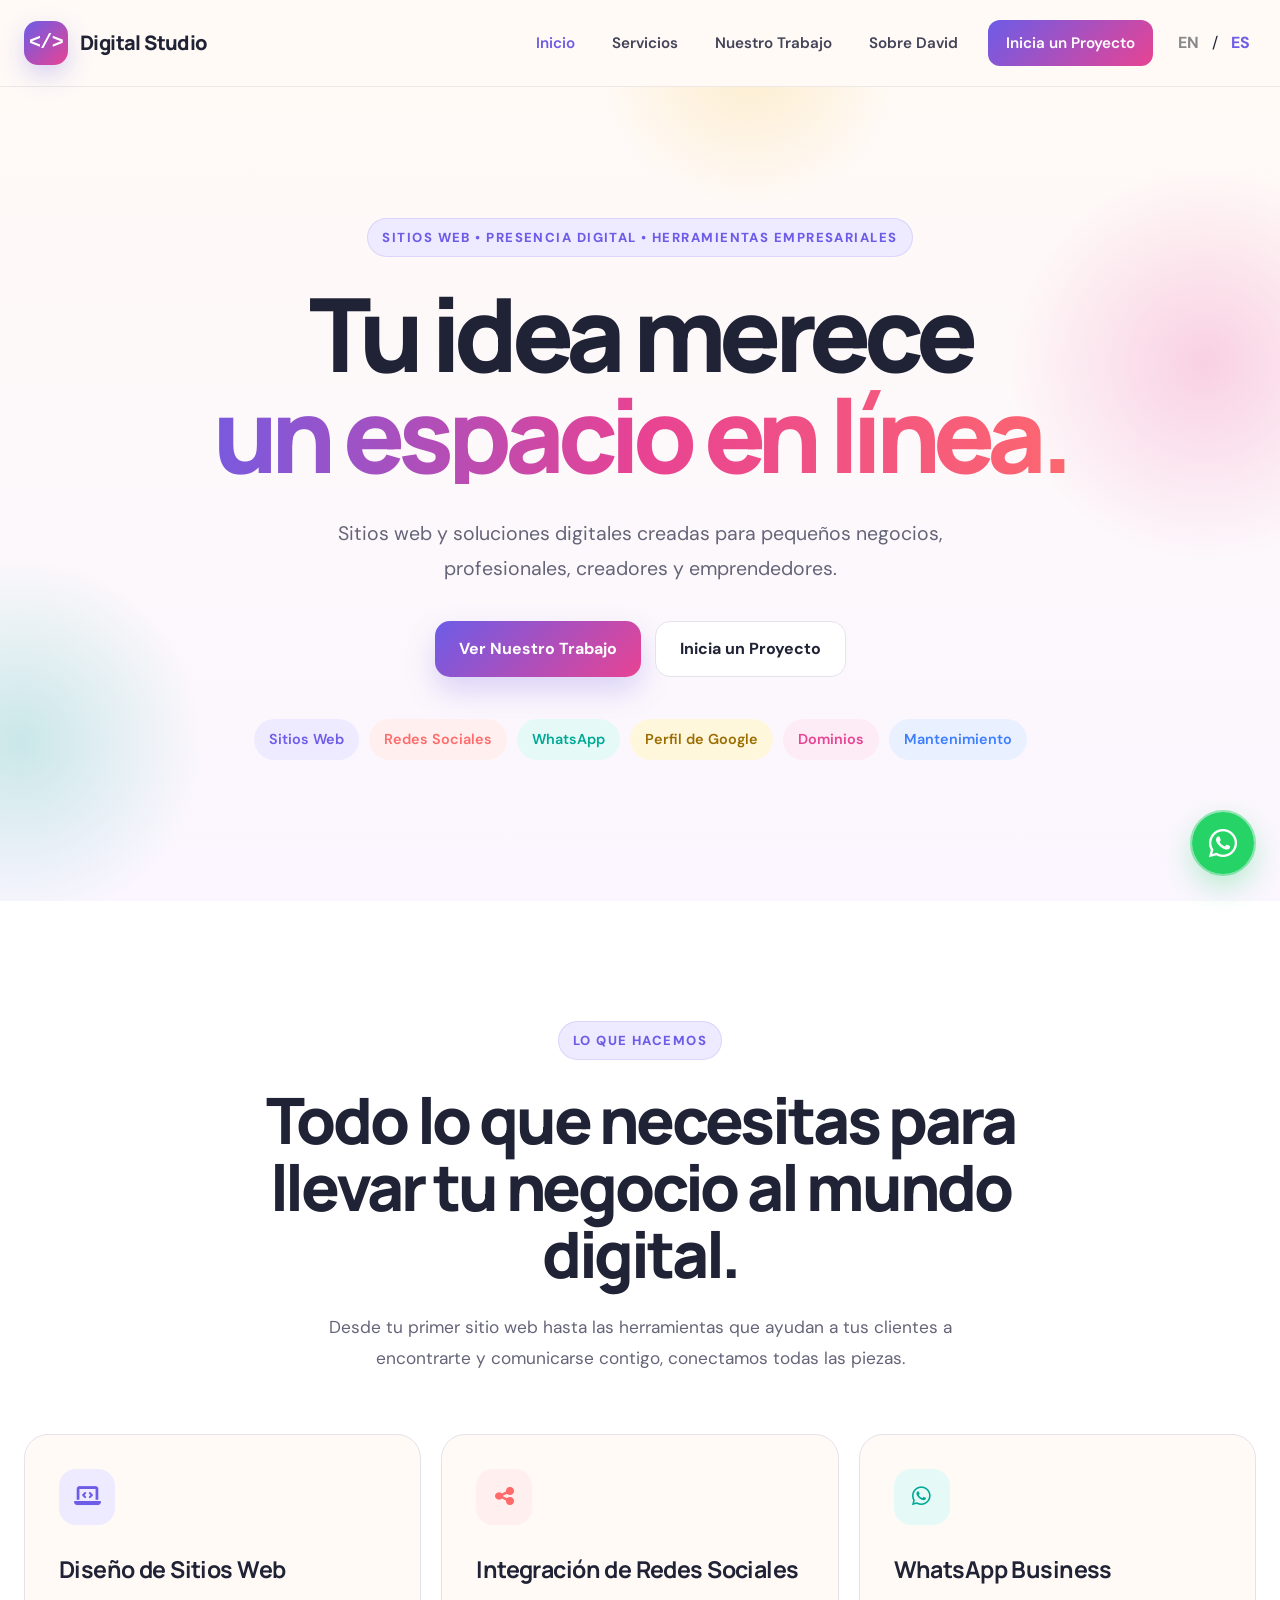
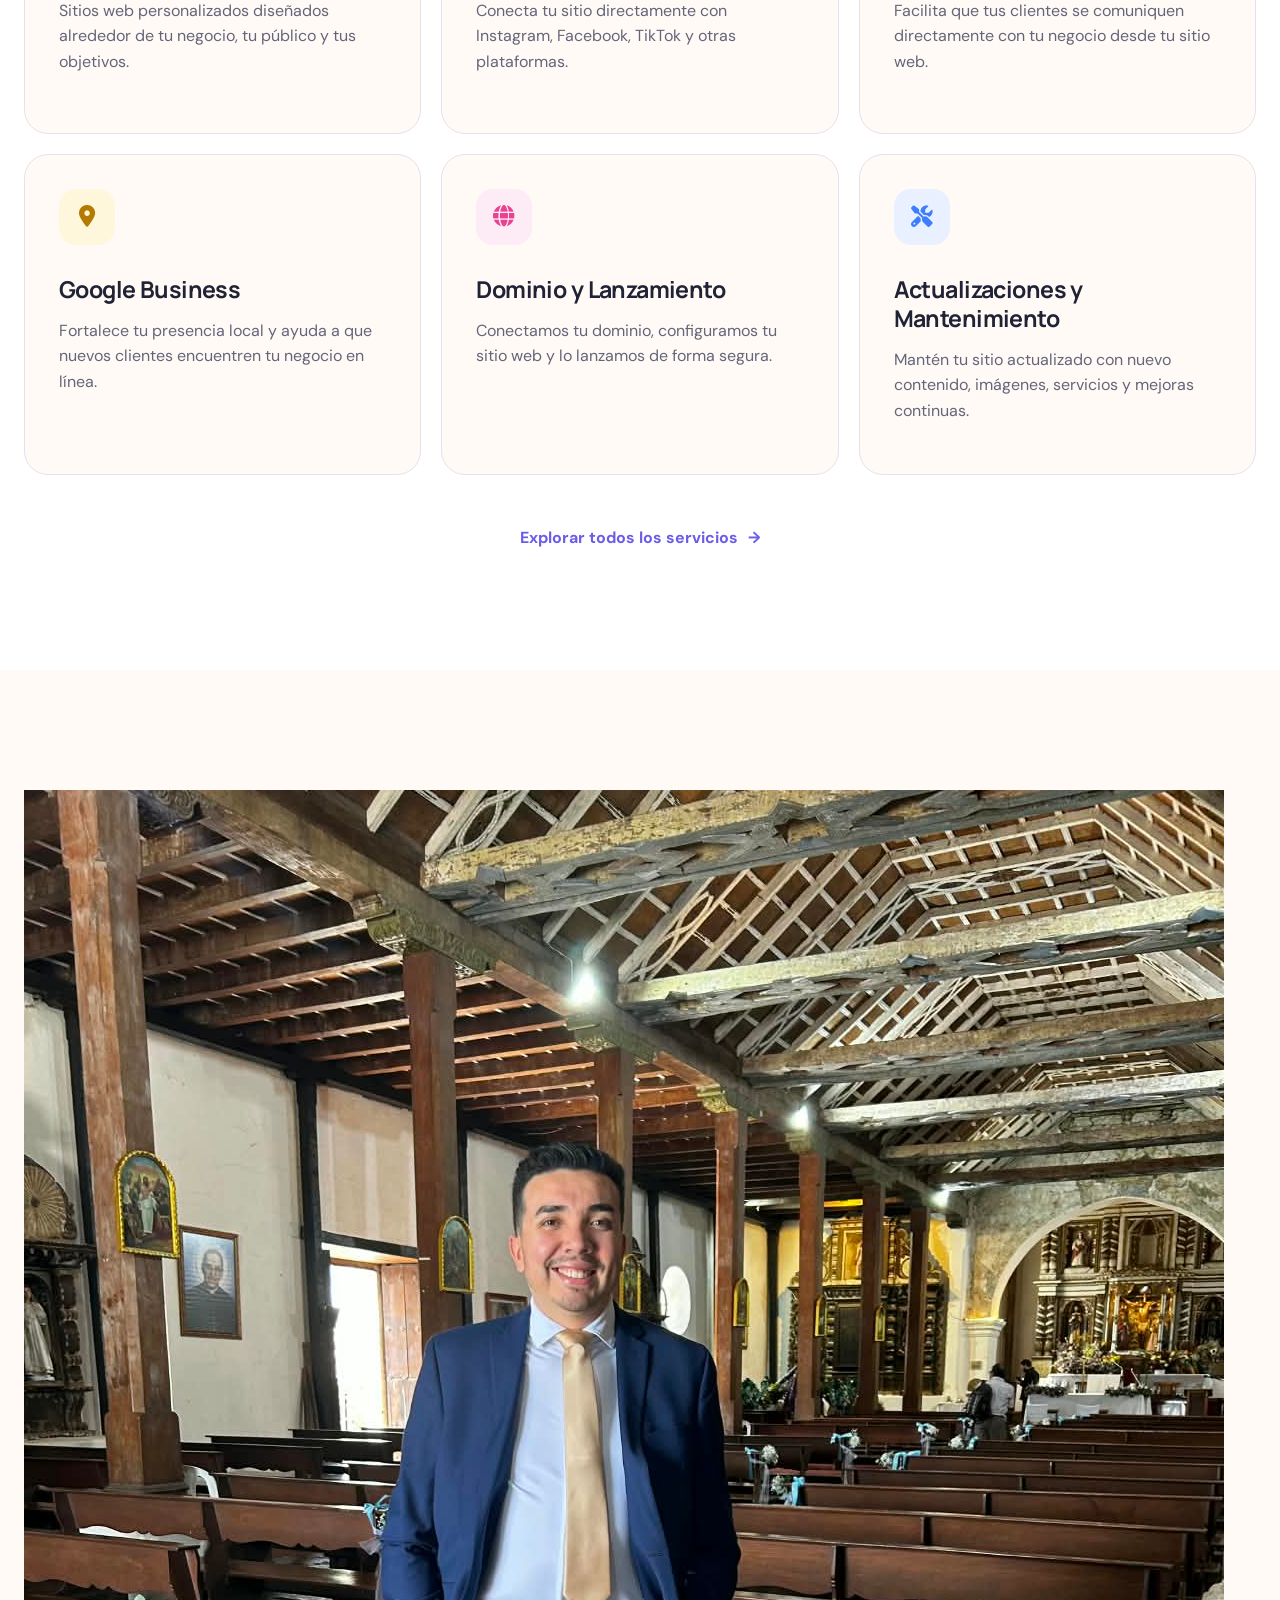
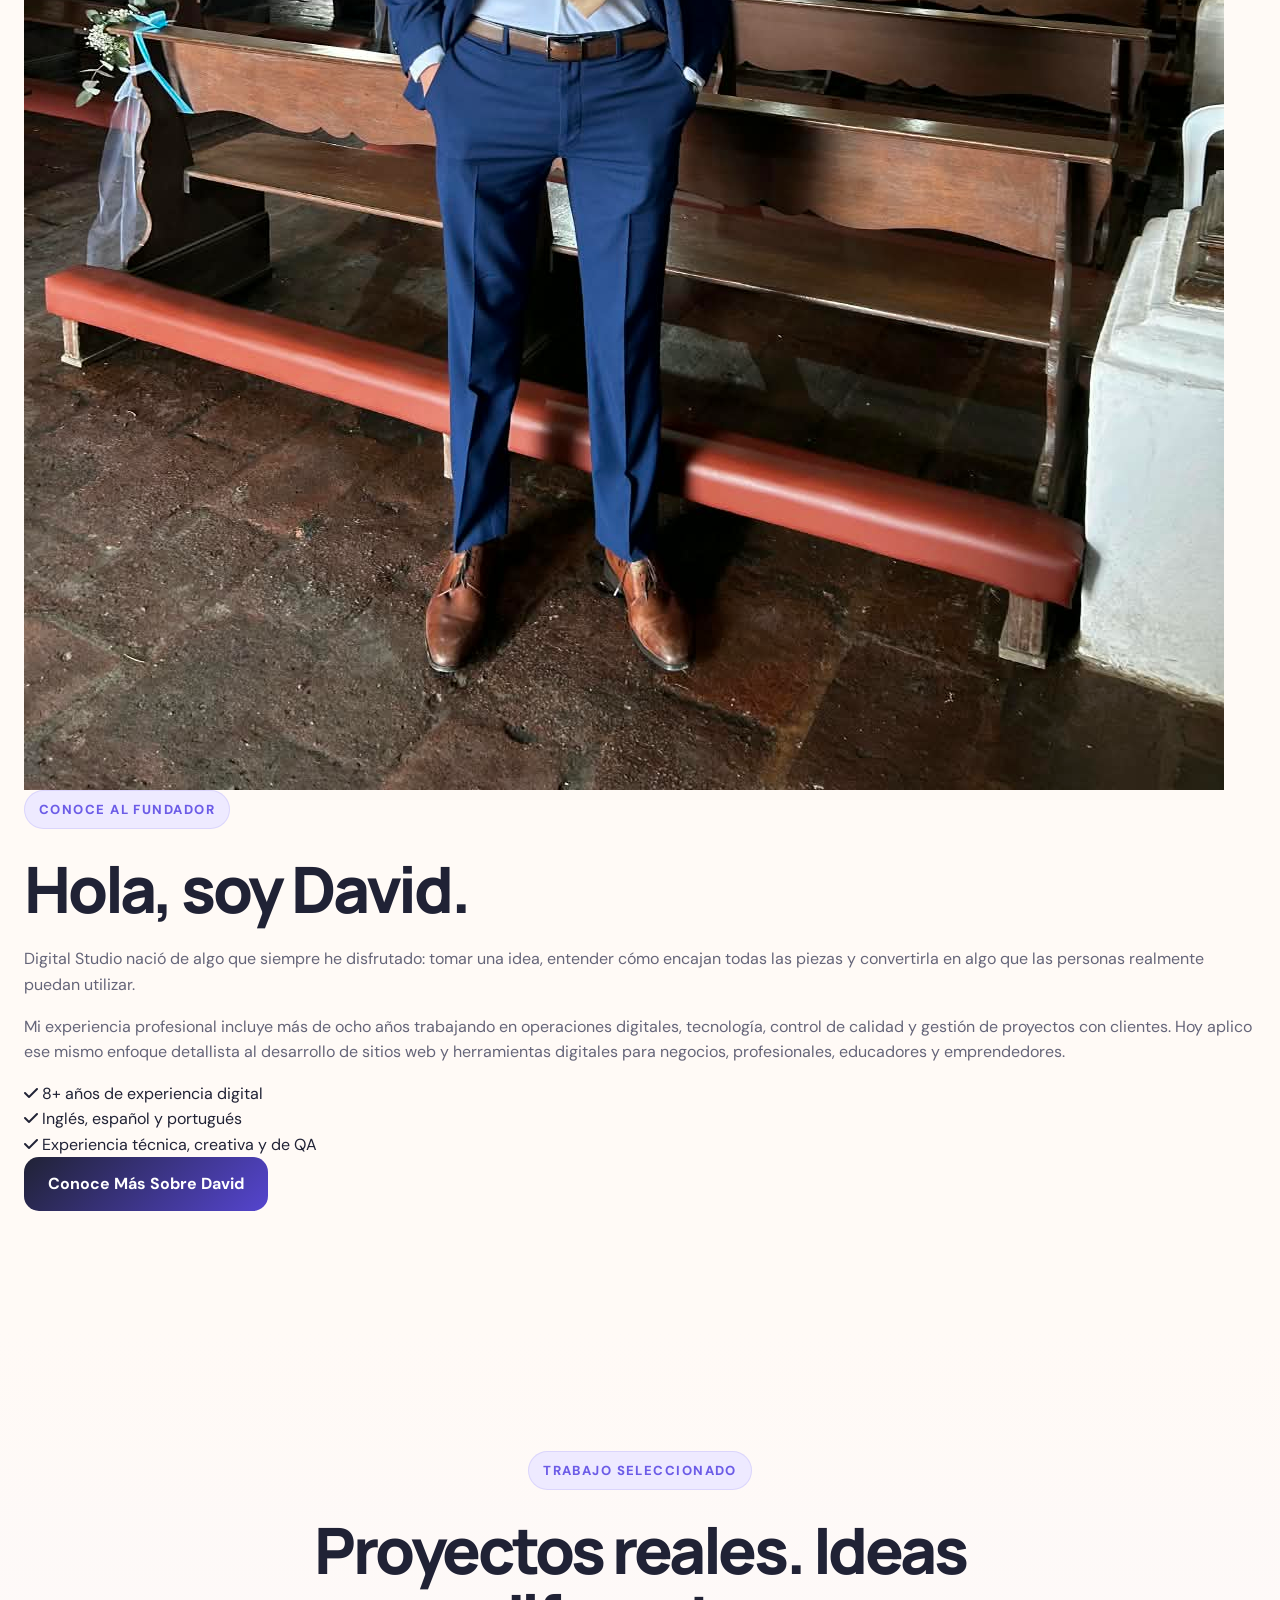
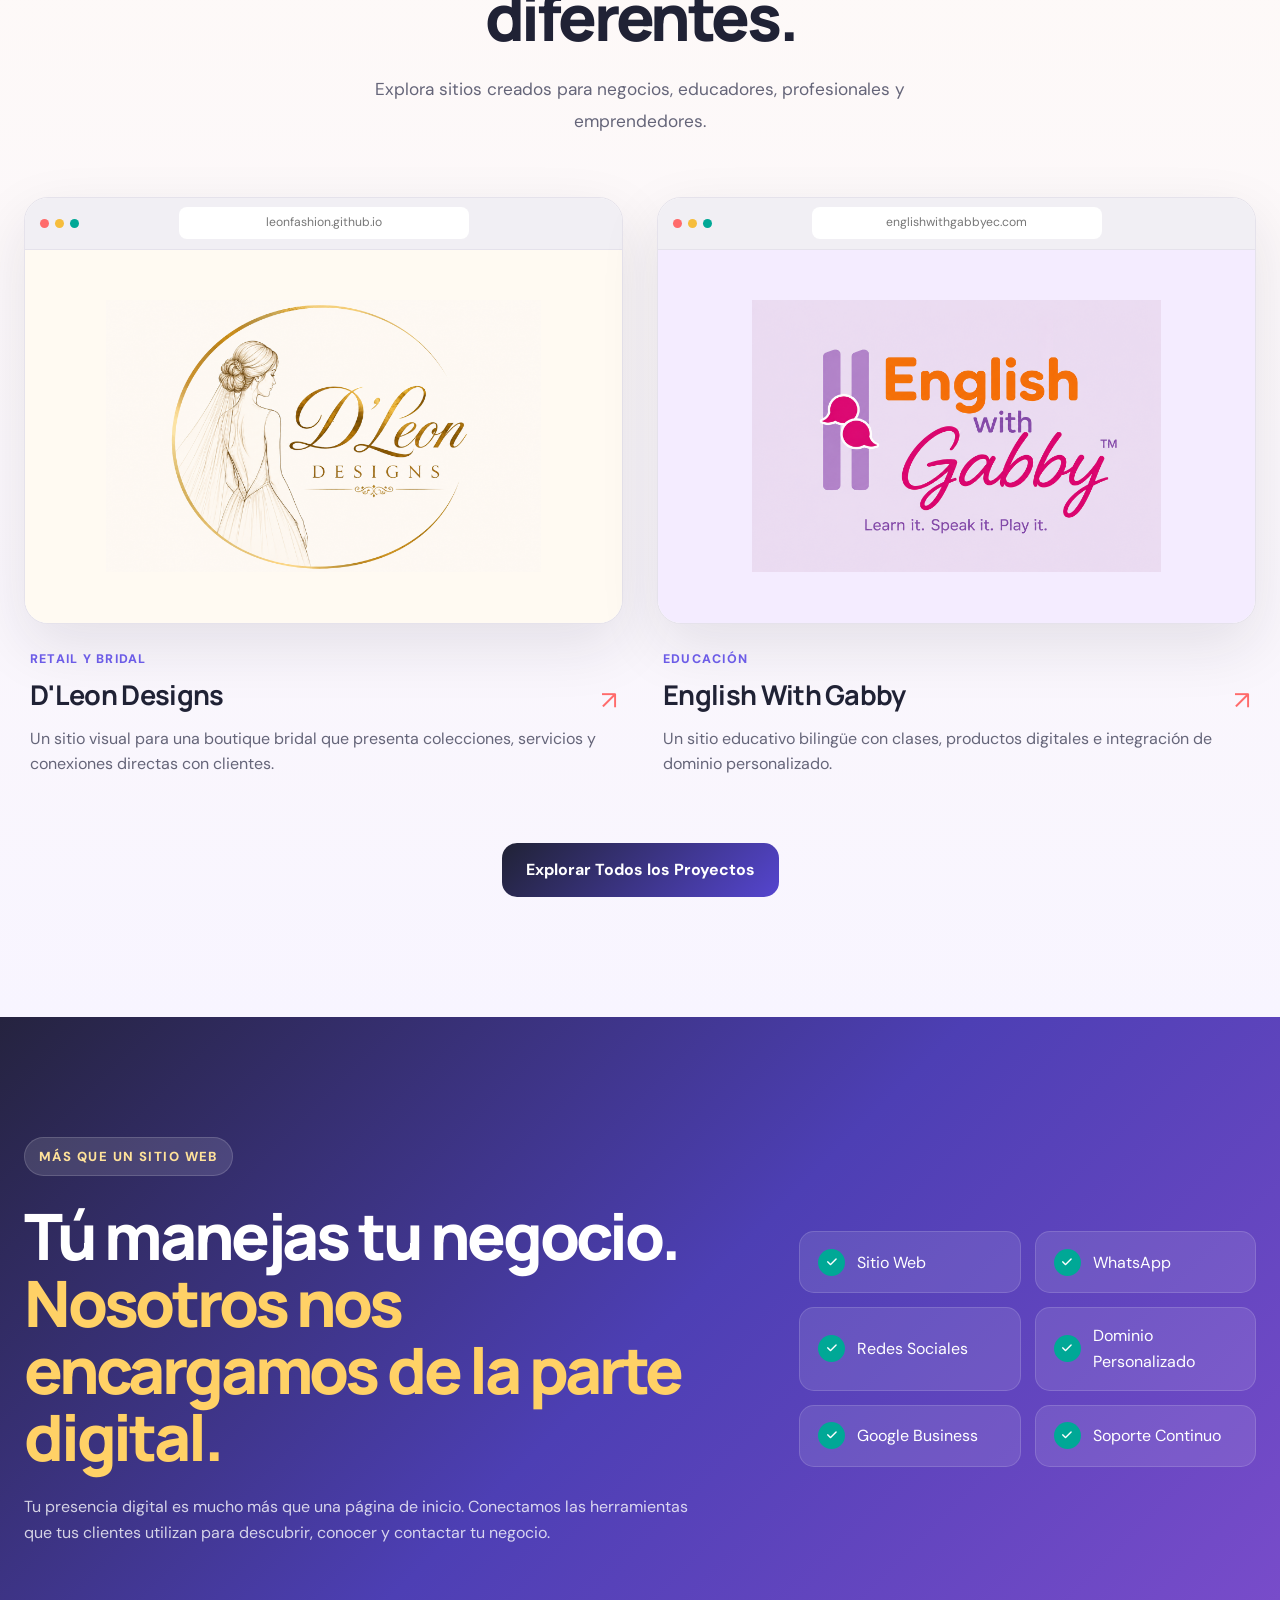
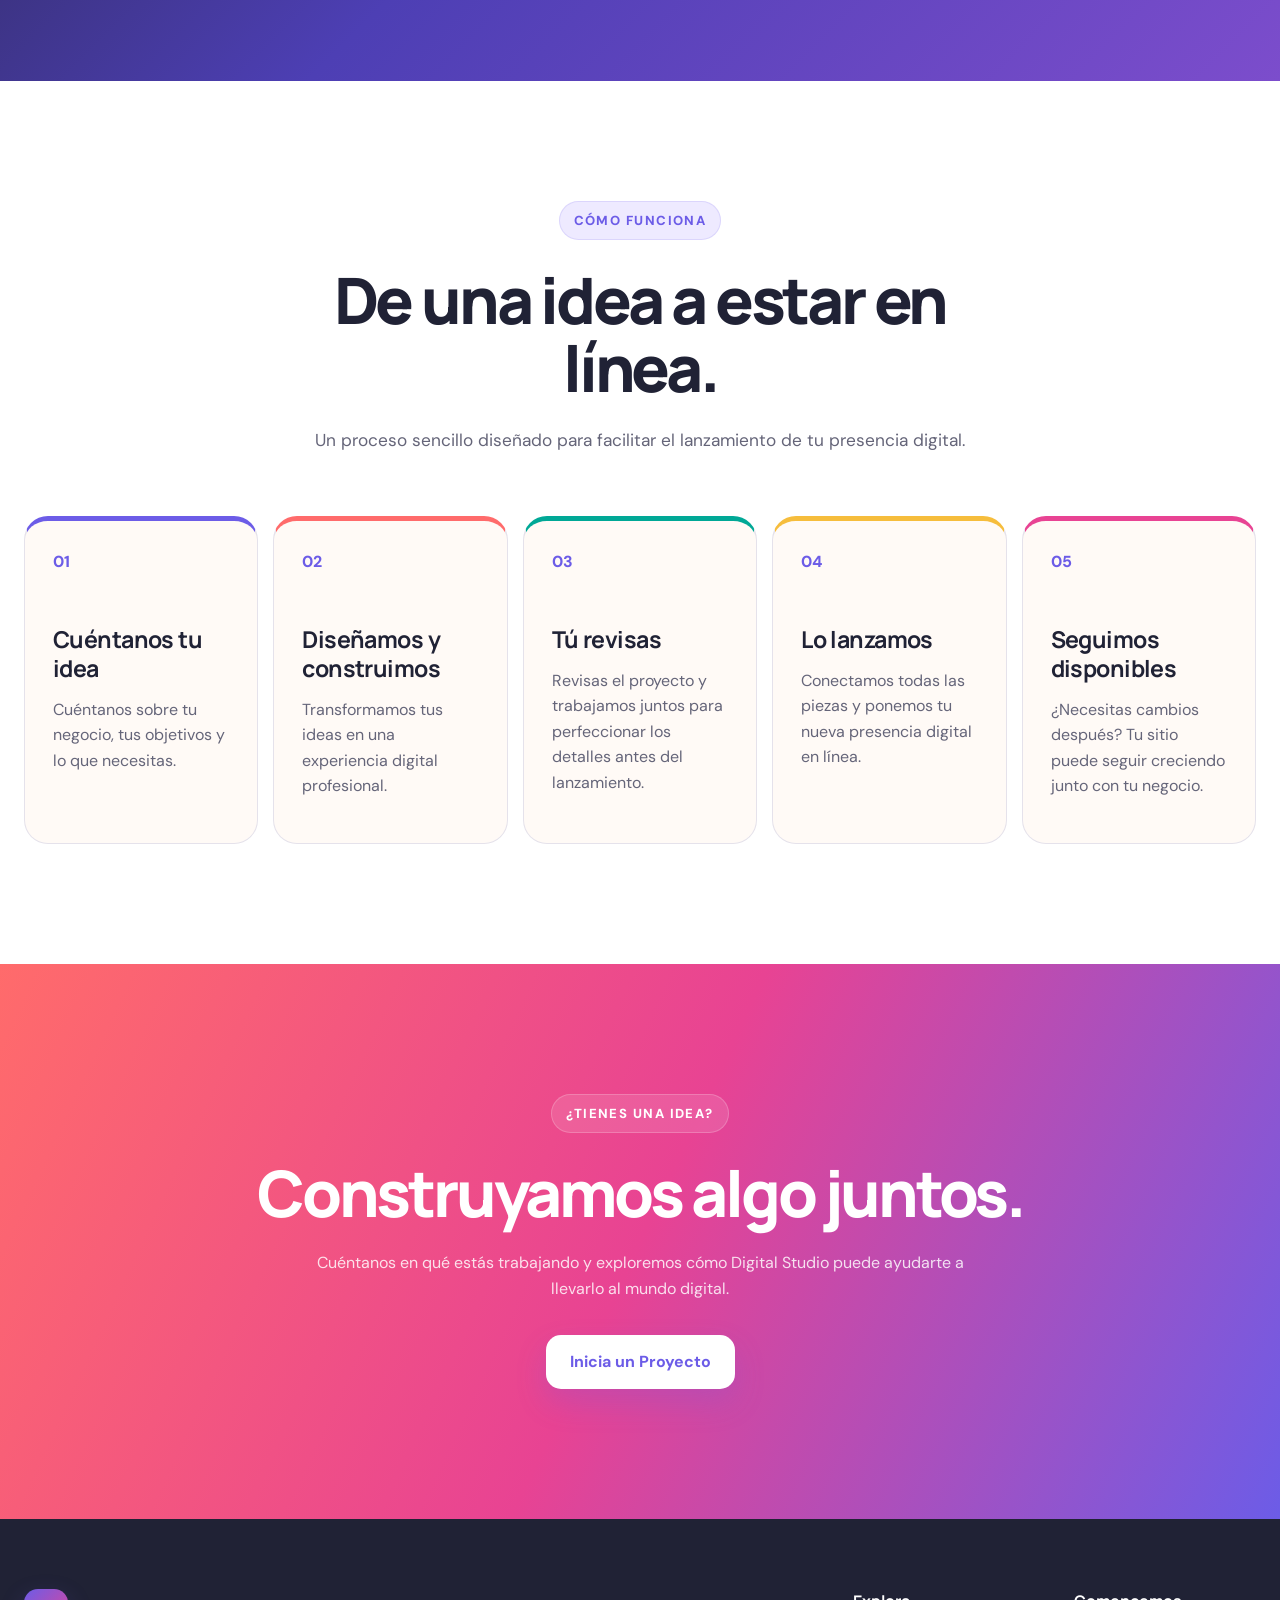
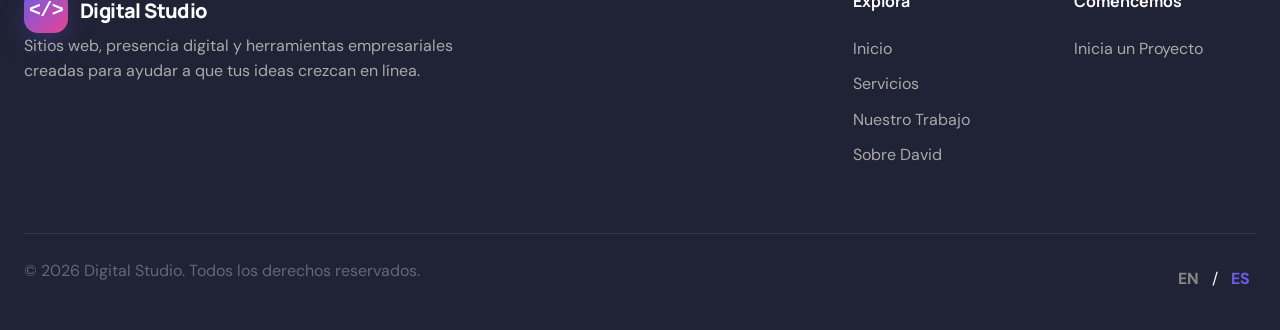
==== commit 273e624f: "Translate index.html content to Spanish Updated the language from English to Spanish throughout the " ====
--- a/index.html
+++ b/index.html
@@ -1,5 +1,5 @@
 <!DOCTYPE html>
-<html lang="en">
+<html lang="es">
 
 <head>
 
@@ -12,10 +12,10 @@
 
   <meta
     name="description"
-    content="Digital Studio creates websites and digital solutions for small businesses, professionals, creators and entrepreneurs."
+    content="Digital Studio crea sitios web y soluciones digitales para pequeños negocios, profesionales, creadores y emprendedores."
   >
 
-  <title>Digital Studio | Websites & Digital Solutions</title>
+  <title>Digital Studio | Sitios Web & Soluciones Digitales</title>
 
   <!-- Favicon -->
   <link
@@ -96,7 +96,7 @@
           class="nav-link active"
           data-i18n="nav.home"
         >
-          Home
+          Inicio
         </a>
 
 
@@ -105,7 +105,7 @@
           class="nav-link"
           data-i18n="nav.services"
         >
-          Services
+          Servicios
         </a>
 
 
@@ -114,7 +114,16 @@
           class="nav-link"
           data-i18n="nav.work"
         >
-          Our Work
+          Nuestro Trabajo
+        </a>
+
+
+        <a
+          href="about.html"
+          class="nav-link"
+          data-i18n="nav.about"
+        >
+          Sobre David
         </a>
 
 
@@ -123,24 +132,24 @@
           class="nav-link nav-cta"
           data-i18n="nav.start"
         >
-          Start a Project
+          Inicia un Proyecto
         </a>
 
 
         <div class="language-switcher">
+
+          <button
+            class="language-button"
+            data-lang="en"
+            type="button"
+          >
+            EN
+          </button>
+
+          <span>/</span>
 
           <button
             class="language-button active"
-            data-lang="en"
-            type="button"
-          >
-            EN
-          </button>
-
-          <span>/</span>
-
-          <button
-            class="language-button"
             data-lang="es"
             type="button"
           >
@@ -156,10 +165,6 @@
   </header>
 
 
-
-  <!-- =====================================================
-       MAIN CONTENT
-  ====================================================== -->
 
   <main>
 
@@ -181,13 +186,13 @@
           class="eyebrow"
           data-i18n="home.hero.eyebrow"
         >
-          Websites • Digital Presence • Business Tools
+          Sitios Web • Presencia Digital • Herramientas Empresariales
         </div>
 
 
         <h1 data-i18n="home.hero.title">
-          Your idea deserves
-          <span>a home online.</span>
+          Tu idea merece
+          <span>un espacio en línea.</span>
         </h1>
 
 
@@ -195,8 +200,8 @@
           class="hero-description"
           data-i18n="home.hero.description"
         >
-          Websites and digital solutions built for small businesses,
-          professionals, creators and entrepreneurs.
+          Sitios web y soluciones digitales creadas para pequeños negocios,
+          profesionales, creadores y emprendedores.
         </p>
 
 
@@ -207,7 +212,7 @@
             class="button button-primary"
             data-i18n="home.hero.workButton"
           >
-            See Our Work
+            Ver Nuestro Trabajo
           </a>
 
 
@@ -216,7 +221,7 @@
             class="button button-secondary"
             data-i18n="home.hero.projectButton"
           >
-            Start a Project
+            Inicia un Proyecto
           </a>
 
         </div>
@@ -225,11 +230,11 @@
         <div class="hero-tags">
 
           <span data-i18n="home.hero.tags.websites">
-            Websites
+            Sitios Web
           </span>
 
           <span data-i18n="home.hero.tags.social">
-            Social Media
+            Redes Sociales
           </span>
 
           <span data-i18n="home.hero.tags.whatsapp">
@@ -237,15 +242,15 @@
           </span>
 
           <span data-i18n="home.hero.tags.google">
-            Google Business
+            Perfil de Google
           </span>
 
           <span data-i18n="home.hero.tags.domains">
-            Domains
+            Dominios
           </span>
 
           <span data-i18n="home.hero.tags.maintenance">
-            Maintenance
+            Mantenimiento
           </span>
 
         </div>
@@ -268,21 +273,22 @@
           class="section-label"
           data-i18n="home.services.label"
         >
-          What We Do
+          Lo Que Hacemos
         </span>
 
 
         <h2 data-i18n="home.services.title">
-          Everything you need to get online.
+          Todo lo que necesitas para llevar tu negocio al mundo digital.
         </h2>
 
 
         <p data-i18n="home.services.description">
-          From your first website to the tools that help customers
-          find and contact your business, we help bring the pieces together.
+          Desde tu primer sitio web hasta las herramientas que ayudan a tus
+          clientes a encontrarte y comunicarse contigo, conectamos todas las piezas.
         </p>
 
       </div>
+
 
 
       <div class="services-grid">
@@ -297,19 +303,19 @@
           </div>
 
           <h3 data-i18n="home.services.website.title">
-            Website Design
+            Diseño de Sitios Web
           </h3>
 
           <p data-i18n="home.services.website.description">
-            Custom websites designed around your business,
-            audience and goals.
+            Sitios web personalizados diseñados alrededor de tu negocio,
+            tu público y tus objetivos.
           </p>
 
         </article>
 
 
 
-        <!-- SOCIAL INTEGRATION -->
+        <!-- SOCIAL MEDIA -->
 
         <article class="service-card">
 
@@ -318,12 +324,12 @@
           </div>
 
           <h3 data-i18n="home.services.social.title">
-            Social Integration
+            Integración de Redes Sociales
           </h3>
 
           <p data-i18n="home.services.social.description">
-            Connect your website directly to Instagram,
-            Facebook, TikTok and other platforms.
+            Conecta tu sitio directamente con Instagram,
+            Facebook, TikTok y otras plataformas.
           </p>
 
         </article>
@@ -343,8 +349,8 @@
           </h3>
 
           <p data-i18n="home.services.whatsapp.description">
-            Give customers a simple way to contact your
-            business directly from your website.
+            Facilita que tus clientes se comuniquen directamente
+            con tu negocio desde tu sitio web.
           </p>
 
         </article>
@@ -364,8 +370,8 @@
           </h3>
 
           <p data-i18n="home.services.google.description">
-            Build a stronger local presence and help customers
-            discover your business online.
+            Fortalece tu presencia local y ayuda a que nuevos
+            clientes encuentren tu negocio en línea.
           </p>
 
         </article>
@@ -381,12 +387,12 @@
           </div>
 
           <h3 data-i18n="home.services.domain.title">
-            Domain & Launch
+            Dominio y Lanzamiento
           </h3>
 
           <p data-i18n="home.services.domain.description">
-            Connect your domain, configure your website
-            and securely launch it online.
+            Conectamos tu dominio, configuramos tu sitio web
+            y lo lanzamos de forma segura.
           </p>
 
         </article>
@@ -402,12 +408,12 @@
           </div>
 
           <h3 data-i18n="home.services.maintenance.title">
-            Updates & Maintenance
+            Actualizaciones y Mantenimiento
           </h3>
 
           <p data-i18n="home.services.maintenance.description">
-            Keep your website current with new content,
-            images, services and ongoing improvements.
+            Mantén tu sitio actualizado con nuevo contenido,
+            imágenes, servicios y mejoras continuas.
           </p>
 
         </article>
@@ -422,9 +428,123 @@
           class="text-link"
           data-i18n="home.services.more"
         >
-          Explore all services
+          Explorar todos los servicios
           <span>→</span>
         </a>
+
+      </div>
+
+    </section>
+
+
+
+    <!-- ===================================================
+         MEET THE FOUNDER
+    ==================================================== -->
+
+    <section class="section founder-section">
+
+      <div class="founder-grid">
+
+
+        <!-- PHOTO -->
+
+        <div class="founder-image-wrap">
+
+          <div class="founder-image-accent"></div>
+
+          <img
+            src="images/David%20profile.jpeg"
+            alt="David Rivera, founder of Digital Studio"
+            class="founder-image"
+          >
+
+        </div>
+
+
+
+        <!-- COPY -->
+
+        <div class="founder-copy">
+
+          <span
+            class="section-label"
+            data-i18n="home.founder.label"
+          >
+            Conoce al Fundador
+          </span>
+
+
+          <h2 data-i18n="home.founder.title">
+            Hola, soy David.
+          </h2>
+
+
+          <p
+            class="founder-intro"
+            data-i18n="home.founder.intro"
+          >
+            Digital Studio nació de algo que siempre he disfrutado:
+            tomar una idea, entender cómo encajan todas las piezas
+            y convertirla en algo que las personas realmente puedan utilizar.
+          </p>
+
+
+          <p data-i18n="home.founder.description">
+            Mi experiencia profesional incluye más de ocho años trabajando
+            en operaciones digitales, tecnología, control de calidad y gestión
+            de proyectos con clientes. Hoy aplico ese mismo enfoque detallista
+            al desarrollo de sitios web y herramientas digitales para negocios,
+            profesionales, educadores y emprendedores.
+          </p>
+
+
+          <div class="founder-highlights">
+
+            <div class="founder-highlight">
+
+              <i class="fa-solid fa-check"></i>
+
+              <span data-i18n="home.founder.highlight1">
+                8+ años de experiencia digital
+              </span>
+
+            </div>
+
+
+            <div class="founder-highlight">
+
+              <i class="fa-solid fa-check"></i>
+
+              <span data-i18n="home.founder.highlight2">
+                Inglés, español y portugués
+              </span>
+
+            </div>
+
+
+            <div class="founder-highlight">
+
+              <i class="fa-solid fa-check"></i>
+
+              <span data-i18n="home.founder.highlight3">
+                Experiencia técnica, creativa y de QA
+              </span>
+
+            </div>
+
+          </div>
+
+
+          <a
+            href="about.html"
+            class="button button-dark"
+            data-i18n="home.founder.button"
+          >
+            Conoce Más Sobre David
+          </a>
+
+        </div>
 
       </div>
 
@@ -444,18 +564,18 @@
           class="section-label"
           data-i18n="home.portfolio.label"
         >
-          Selected Work
+          Trabajo Seleccionado
         </span>
 
 
         <h2 data-i18n="home.portfolio.title">
-          Real projects. Different ideas.
+          Proyectos reales. Ideas diferentes.
         </h2>
 
 
         <p data-i18n="home.portfolio.description">
-          Explore websites created for businesses,
-          educators, professionals and entrepreneurs.
+          Explora sitios creados para negocios, educadores,
+          profesionales y emprendedores.
         </p>
 
       </div>
@@ -513,7 +633,7 @@
               class="portfolio-category"
               data-i18n="home.portfolio.retail"
             >
-              Retail & Bridal
+              Retail y Bridal
             </span>
 
 
@@ -529,8 +649,8 @@
 
 
             <p data-i18n="home.portfolio.dleon">
-              A visual bridal and retail website featuring
-              collections, services and direct customer connections.
+              Un sitio visual para una boutique bridal que presenta
+              colecciones, servicios y conexiones directas con clientes.
             </p>
 
           </div>
@@ -588,7 +708,7 @@
               class="portfolio-category"
               data-i18n="home.portfolio.education"
             >
-              Education
+              Educación
             </span>
 
 
@@ -604,8 +724,8 @@
 
 
             <p data-i18n="home.portfolio.gabby">
-              A bilingual educational website featuring
-              classes, digital products and custom domain integration.
+              Un sitio educativo bilingüe con clases, productos
+              digitales e integración de dominio personalizado.
             </p>
 
           </div>
@@ -623,7 +743,7 @@
           class="button button-dark"
           data-i18n="home.portfolio.button"
         >
-          Explore All Projects
+          Explorar Todos los Proyectos
         </a>
 
       </div>
@@ -647,20 +767,20 @@
             class="section-label light-label"
             data-i18n="home.digital.label"
           >
-            More Than a Website
+            Más Que un Sitio Web
           </span>
 
 
           <h2 data-i18n="home.digital.title">
-            You run your business.
-            <span>We'll handle the digital side.</span>
+            Tú manejas tu negocio.
+            <span>Nosotros nos encargamos de la parte digital.</span>
           </h2>
 
 
           <p data-i18n="home.digital.description">
-            Your online presence involves more than a homepage.
-            We help connect the tools your customers use to discover,
-            understand and contact your business.
+            Tu presencia digital es mucho más que una página de inicio.
+            Conectamos las herramientas que tus clientes utilizan para
+            descubrir, conocer y contactar tu negocio.
           </p>
 
         </div>
@@ -673,7 +793,7 @@
             <i class="fa-solid fa-check"></i>
 
             <span data-i18n="home.digital.website">
-              Website
+              Sitio Web
             </span>
           </div>
 
@@ -691,7 +811,7 @@
             <i class="fa-solid fa-check"></i>
 
             <span data-i18n="home.digital.social">
-              Social Media
+              Redes Sociales
             </span>
           </div>
 
@@ -700,7 +820,7 @@
             <i class="fa-solid fa-check"></i>
 
             <span data-i18n="home.digital.domain">
-              Custom Domain
+              Dominio Personalizado
             </span>
           </div>
 
@@ -718,7 +838,7 @@
             <i class="fa-solid fa-check"></i>
 
             <span data-i18n="home.digital.support">
-              Ongoing Support
+              Soporte Continuo
             </span>
           </div>
 
@@ -742,18 +862,18 @@
           class="section-label"
           data-i18n="home.process.label"
         >
-          How It Works
+          Cómo Funciona
         </span>
 
 
         <h2 data-i18n="home.process.title">
-          From idea to online.
+          De una idea a estar en línea.
         </h2>
 
 
         <p data-i18n="home.process.description">
-          A straightforward process designed to make
-          launching your digital presence simple.
+          Un proceso sencillo diseñado para facilitar el lanzamiento
+          de tu presencia digital.
         </p>
 
       </div>
@@ -770,12 +890,11 @@
           </span>
 
           <h3 data-i18n="home.process.step1.title">
-            Tell us your idea
+            Cuéntanos tu idea
           </h3>
 
           <p data-i18n="home.process.step1.description">
-            Tell us about your business, your goals
-            and what you need.
+            Cuéntanos sobre tu negocio, tus objetivos y lo que necesitas.
           </p>
 
         </article>
@@ -789,12 +908,11 @@
           </span>
 
           <h3 data-i18n="home.process.step2.title">
-            We design & build
+            Diseñamos y construimos
           </h3>
 
           <p data-i18n="home.process.step2.description">
-            We turn your ideas into a polished
-            digital experience.
+            Transformamos tus ideas en una experiencia digital profesional.
           </p>
 
         </article>
@@ -808,12 +926,12 @@
           </span>
 
           <h3 data-i18n="home.process.step3.title">
-            You review
+            Tú revisas
           </h3>
 
           <p data-i18n="home.process.step3.description">
-            Review the project and help us refine
-            the details before launch.
+            Revisas el proyecto y trabajamos juntos para perfeccionar
+            los detalles antes del lanzamiento.
           </p>
 
         </article>
@@ -827,12 +945,12 @@
           </span>
 
           <h3 data-i18n="home.process.step4.title">
-            We launch
+            Lo lanzamos
           </h3>
 
           <p data-i18n="home.process.step4.description">
-            We connect the pieces and get your
-            new digital presence online.
+            Conectamos todas las piezas y ponemos tu nueva
+            presencia digital en línea.
           </p>
 
         </article>
@@ -846,12 +964,12 @@
           </span>
 
           <h3 data-i18n="home.process.step5.title">
-            We stay available
+            Seguimos disponibles
           </h3>
 
           <p data-i18n="home.process.step5.description">
-            Need changes later? Your website
-            can continue growing with you.
+            ¿Necesitas cambios después? Tu sitio puede seguir
+            creciendo junto con tu negocio.
           </p>
 
         </article>
@@ -874,18 +992,18 @@
           class="section-label"
           data-i18n="home.cta.label"
         >
-          Have an idea?
+          ¿Tienes una idea?
         </span>
 
 
         <h2 data-i18n="home.cta.title">
-          Let's build something.
+          Construyamos algo juntos.
         </h2>
 
 
         <p data-i18n="home.cta.description">
-          Tell us what you're working on and let's explore
-          how Digital Studio can help bring it online.
+          Cuéntanos en qué estás trabajando y exploremos cómo
+          Digital Studio puede ayudarte a llevarlo al mundo digital.
         </p>
 
 
@@ -894,7 +1012,7 @@
           class="button button-primary"
           data-i18n="home.cta.button"
         >
-          Start a Project
+          Inicia un Proyecto
         </a>
 
       </div>
@@ -926,8 +1044,8 @@
 
 
         <p data-i18n="footer.tagline">
-          Websites, digital presence and business tools
-          built to help ideas grow online.
+          Sitios web, presencia digital y herramientas empresariales
+          creadas para ayudar a que tus ideas crezcan en línea.
         </p>
 
       </div>
@@ -940,7 +1058,7 @@
         <div>
 
           <h4 data-i18n="footer.explore">
-            Explore
+            Explora
           </h4>
 
 
@@ -948,7 +1066,7 @@
             href="index.html"
             data-i18n="nav.home"
           >
-            Home
+            Inicio
           </a>
 
 
@@ -956,7 +1074,7 @@
             href="services.html"
             data-i18n="nav.services"
           >
-            Services
+            Servicios
           </a>
 
 
@@ -964,9 +1082,17 @@
             href="portfolio.html"
             data-i18n="nav.work"
           >
-            Our Work
+            Nuestro Trabajo
           </a>
 
+
+          <a
+            href="about.html"
+            data-i18n="nav.about"
+          >
+            Sobre David
+          </a>
+
         </div>
 
 
@@ -974,7 +1100,7 @@
         <div>
 
           <h4 data-i18n="footer.contact">
-            Get Started
+            Comencemos
           </h4>
 
 
@@ -982,7 +1108,7 @@
             href="contact.html"
             data-i18n="nav.start"
           >
-            Start a Project
+            Inicia un Proyecto
           </a>
 
         </div>
@@ -999,7 +1125,7 @@
         © <span id="currentYear"></span> Digital Studio.
 
         <span data-i18n="footer.rights">
-          All rights reserved.
+          Todos los derechos reservados.
         </span>
       </p>
 
@@ -1017,7 +1143,7 @@
         <span>/</span>
 
         <button
-          class="language-button"
+          class="language-button active"
           data-lang="es"
           type="button"
         >
@@ -1050,9 +1176,6 @@
 
   <!-- =====================================================
        JAVASCRIPT
-
-       translation.js must load BEFORE script.js.
-       Each file should only be loaded once.
   ====================================================== -->
 
   <script src="js/translation.js"></script>
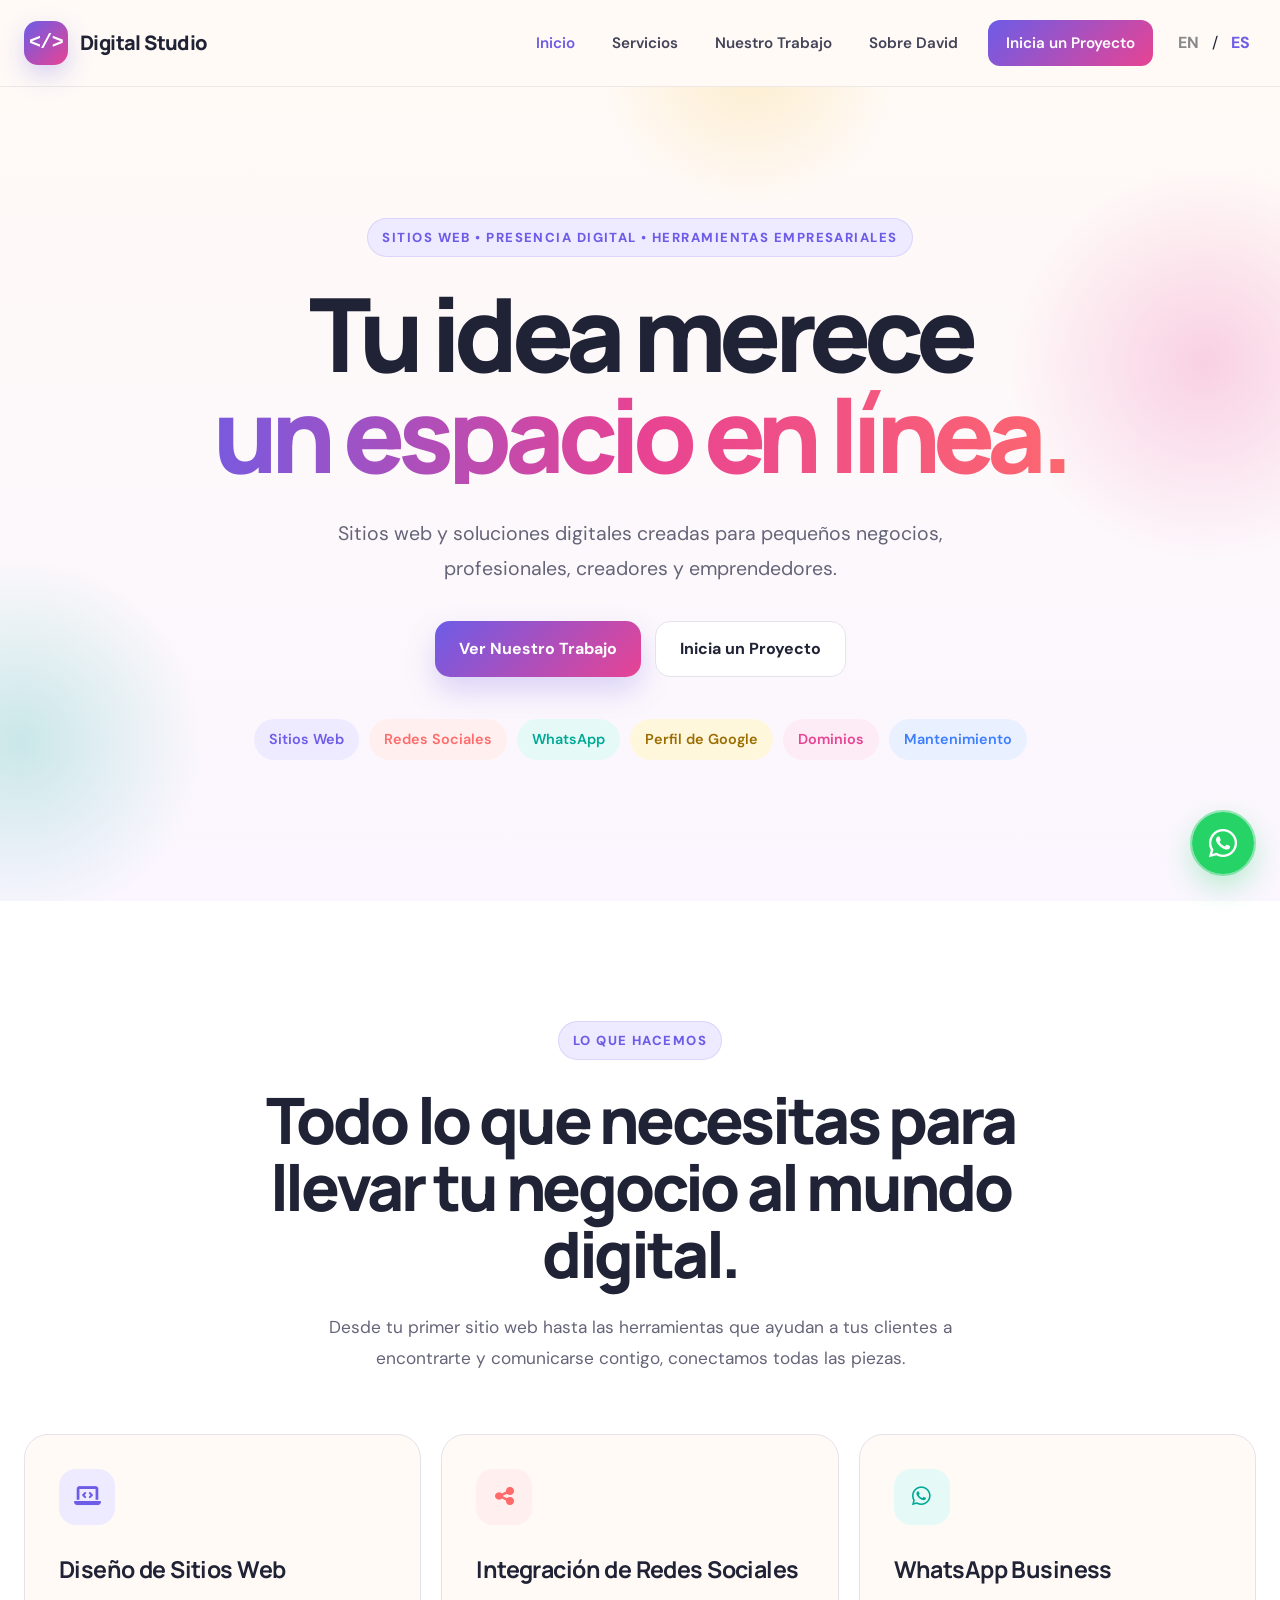
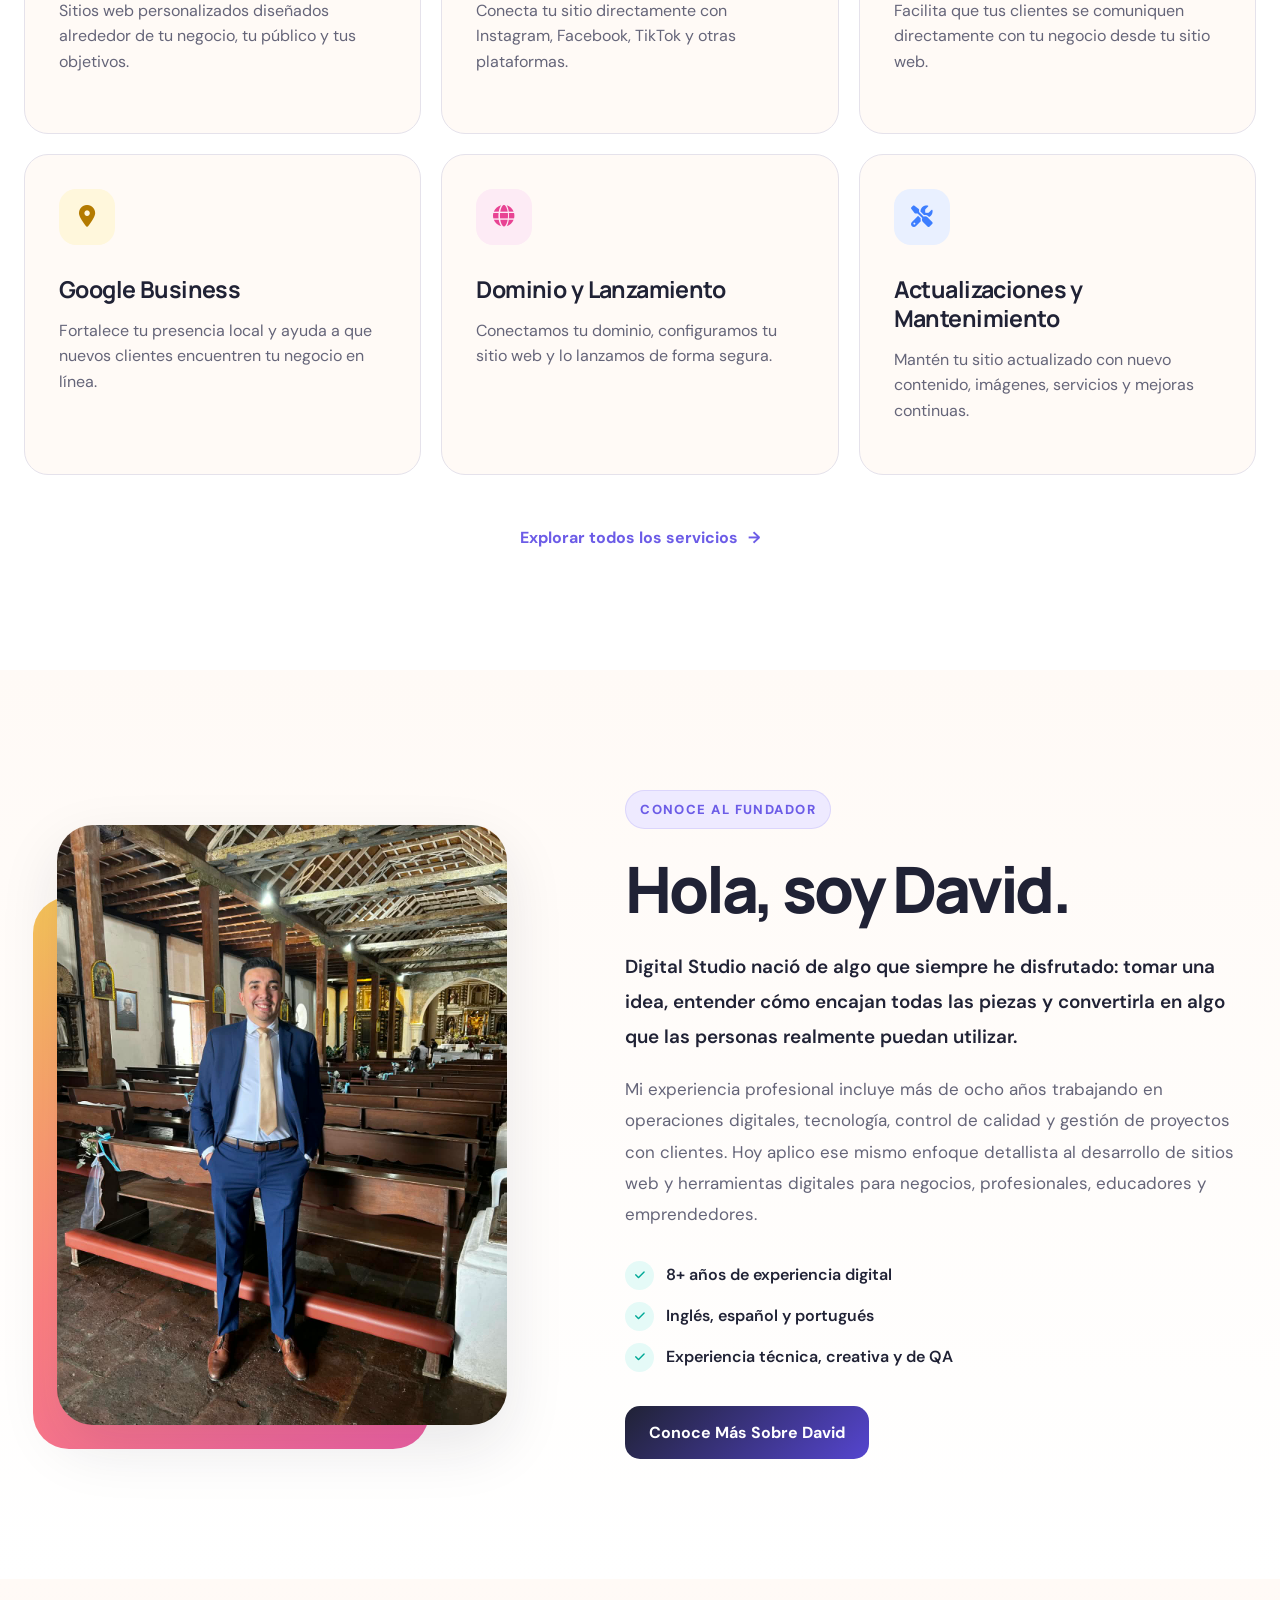
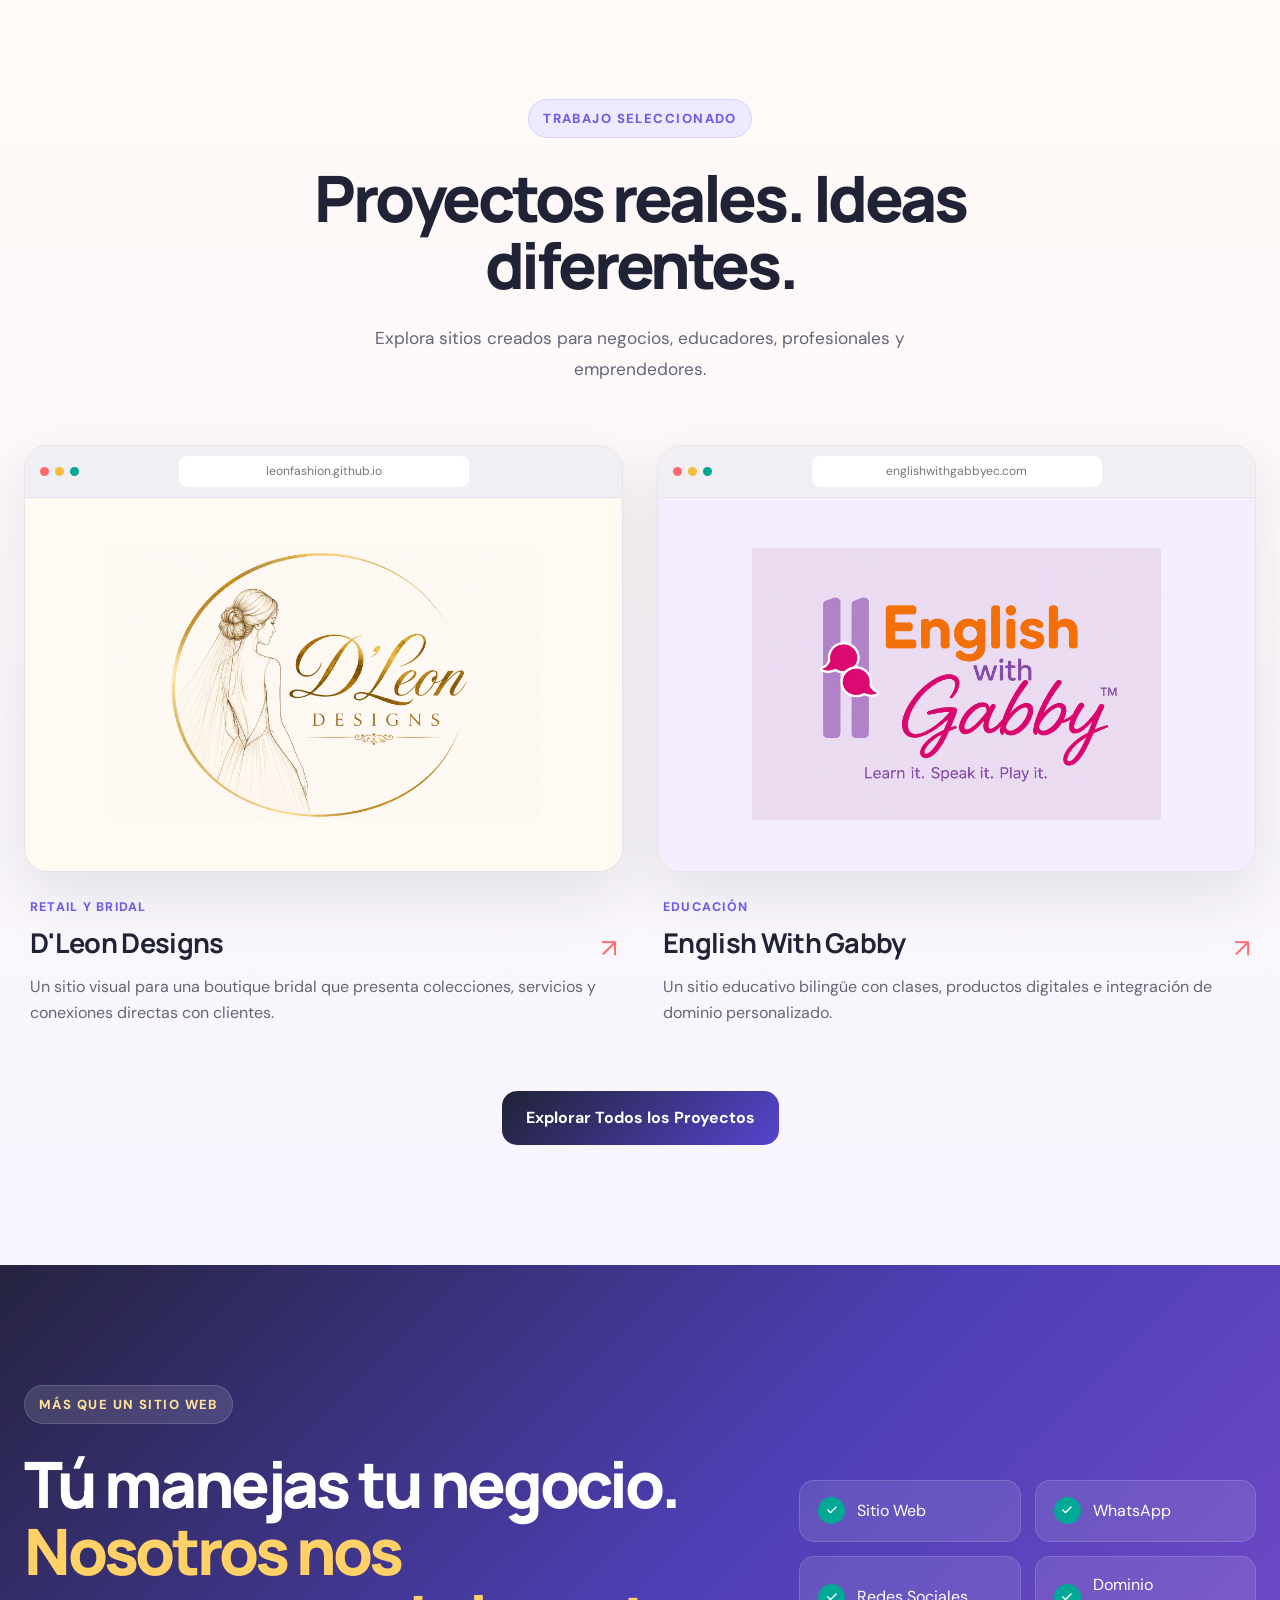
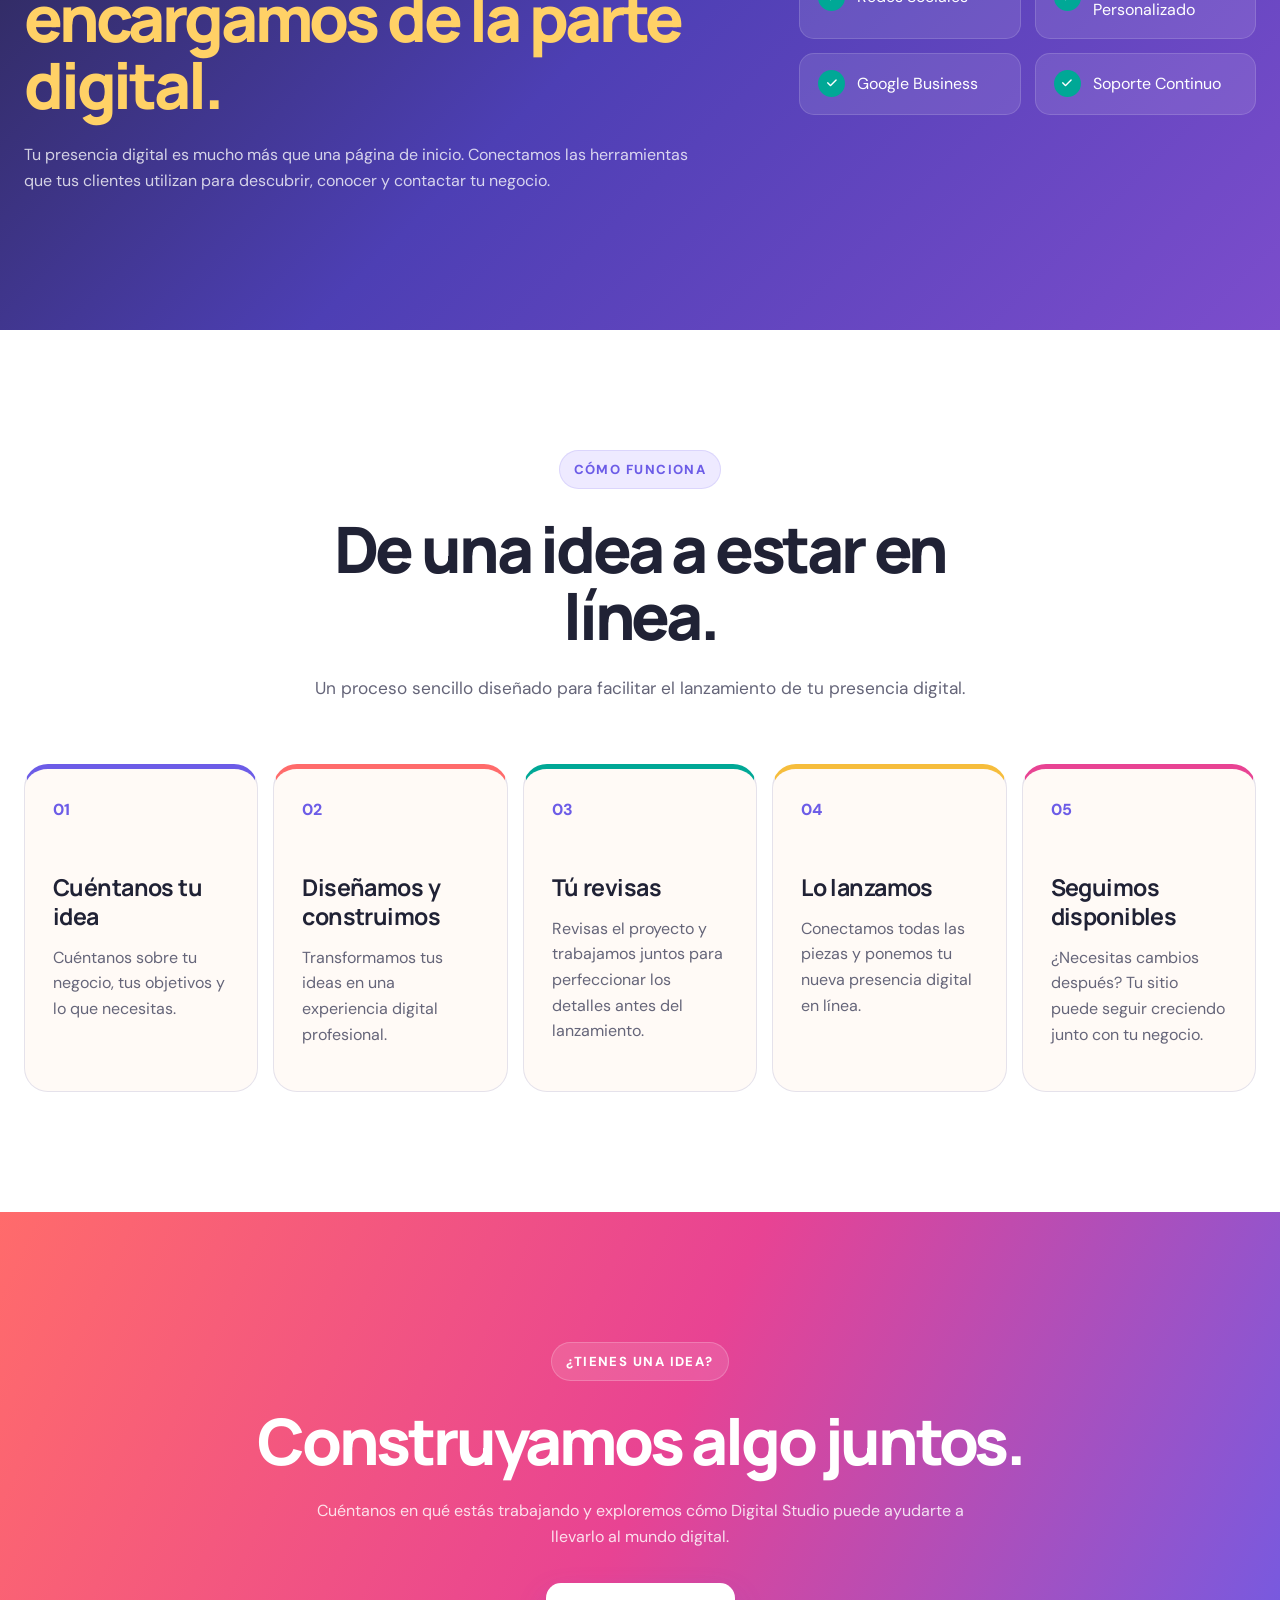
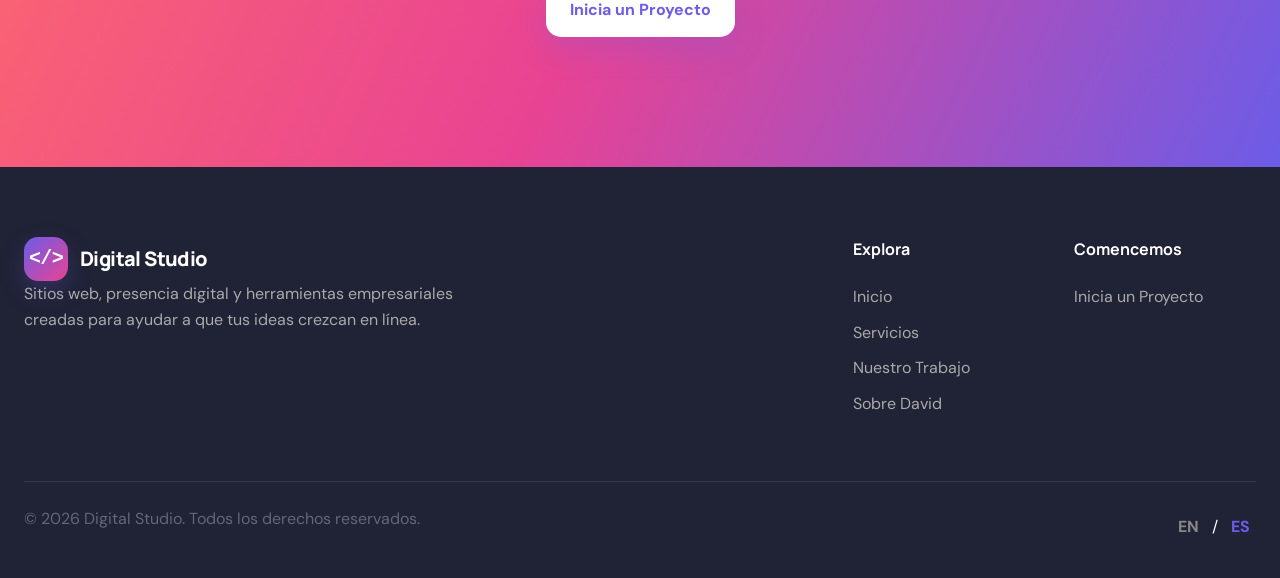
==== commit d5b9dfed: "Clean up index.html by removing comments and whitespace Removed unnecessary comments and whitespace " ====
--- a/index.html
+++ b/index.html
@@ -2,7 +2,6 @@
 <html lang="es">
 
 <head>
-
   <meta charset="UTF-8">
 
   <meta
@@ -52,12 +51,10 @@
     rel="stylesheet"
     href="https://cdnjs.cloudflare.com/ajax/libs/font-awesome/6.5.1/css/all.min.css"
   >
-
 </head>
 
 
 <body>
-
 
   <!-- =====================================================
        HEADER / NAVIGATION
@@ -99,7 +96,6 @@
           Inicio
         </a>
 
-
         <a
           href="services.html"
           class="nav-link"
@@ -108,7 +104,6 @@
           Servicios
         </a>
 
-
         <a
           href="portfolio.html"
           class="nav-link"
@@ -117,7 +112,6 @@
           Nuestro Trabajo
         </a>
 
-
         <a
           href="about.html"
           class="nav-link"
@@ -126,7 +120,6 @@
           Sobre David
         </a>
 
-
         <a
           href="contact.html"
           class="nav-link nav-cta"
@@ -165,9 +158,7 @@
   </header>
 
 
-
   <main>
-
 
     <!-- ===================================================
          HERO
@@ -215,7 +206,6 @@
             Ver Nuestro Trabajo
           </a>
 
-
           <a
             href="contact.html"
             class="button button-secondary"
@@ -260,7 +250,6 @@
     </section>
 
 
-
     <!-- ===================================================
          SERVICES
     ==================================================== -->
@@ -290,12 +279,9 @@
       </div>
 
 
-
       <div class="services-grid">
 
-
-        <!-- WEBSITE DESIGN -->
-
+        <!-- Website Design -->
         <article class="service-card">
 
           <div class="service-icon">
@@ -314,9 +300,7 @@
         </article>
 
 
-
-        <!-- SOCIAL MEDIA -->
-
+        <!-- Social Media -->
         <article class="service-card">
 
           <div class="service-icon">
@@ -335,9 +319,7 @@
         </article>
 
 
-
-        <!-- WHATSAPP -->
-
+        <!-- WhatsApp -->
         <article class="service-card">
 
           <div class="service-icon">
@@ -356,9 +338,7 @@
         </article>
 
 
-
-        <!-- GOOGLE BUSINESS -->
-
+        <!-- Google Business -->
         <article class="service-card">
 
           <div class="service-icon">
@@ -377,9 +357,7 @@
         </article>
 
 
-
-        <!-- DOMAIN -->
-
+        <!-- Domain -->
         <article class="service-card">
 
           <div class="service-icon">
@@ -398,9 +376,7 @@
         </article>
 
 
-
-        <!-- MAINTENANCE -->
-
+        <!-- Maintenance -->
         <article class="service-card">
 
           <div class="service-icon">
@@ -437,7 +413,6 @@
     </section>
 
 
-
     <!-- ===================================================
          MEET THE FOUNDER
     ==================================================== -->
@@ -446,9 +421,7 @@
 
       <div class="founder-grid">
 
-
-        <!-- PHOTO -->
-
+        <!-- Founder Photo -->
         <div class="founder-image-wrap">
 
           <div class="founder-image-accent"></div>
@@ -462,9 +435,7 @@
         </div>
 
 
-
-        <!-- COPY -->
-
+        <!-- Founder Copy -->
         <div class="founder-copy">
 
           <span
@@ -551,7 +522,6 @@
     </section>
 
 
-
     <!-- ===================================================
          PORTFOLIO PREVIEW
     ==================================================== -->
@@ -581,9 +551,7 @@
       </div>
 
 
-
       <div class="portfolio-grid">
-
 
         <!-- =================================================
              D'LEON DESIGNS
@@ -658,7 +626,6 @@
         </a>
 
 
-
         <!-- =================================================
              ENGLISH WITH GABBY
         ================================================== -->
@@ -679,7 +646,6 @@
                 <span></span>
                 <span></span>
               </div>
-
 
               <div class="browser-address">
                 englishwithgabbyec.com
@@ -735,7 +701,6 @@
       </div>
 
 
-
       <div class="center-button">
 
         <a
@@ -751,7 +716,6 @@
     </section>
 
 
-
     <!-- ===================================================
          DIGITAL PRESENCE
     ==================================================== -->
@@ -759,7 +723,6 @@
     <section class="digital-section">
 
       <div class="digital-content">
-
 
         <div class="digital-copy">
 
@@ -786,7 +749,6 @@
         </div>
 
 
-
         <div class="digital-list">
 
           <div>
@@ -847,7 +809,6 @@
       </div>
 
     </section>
-
 
 
     <!-- ===================================================
@@ -879,9 +840,7 @@
       </div>
 
 
-
       <div class="process-grid">
-
 
         <article class="process-step">
 
@@ -900,7 +859,6 @@
         </article>
 
 
-
         <article class="process-step">
 
           <span class="step-number">
@@ -918,7 +876,6 @@
         </article>
 
 
-
         <article class="process-step">
 
           <span class="step-number">
@@ -937,7 +894,6 @@
         </article>
 
 
-
         <article class="process-step">
 
           <span class="step-number">
@@ -956,7 +912,6 @@
         </article>
 
 
-
         <article class="process-step">
 
           <span class="step-number">
@@ -977,7 +932,6 @@
       </div>
 
     </section>
-
 
 
     <!-- ===================================================
@@ -1022,7 +976,6 @@
   </main>
 
 
-
   <!-- =====================================================
        FOOTER
   ====================================================== -->
@@ -1030,7 +983,6 @@
   <footer class="site-footer">
 
     <div class="footer-content">
-
 
       <div class="footer-brand">
 
@@ -1051,9 +1003,7 @@
       </div>
 
 
-
       <div class="footer-links">
-
 
         <div>
 
@@ -1061,7 +1011,6 @@
             Explora
           </h4>
 
-
           <a
             href="index.html"
             data-i18n="nav.home"
@@ -1069,7 +1018,6 @@
             Inicio
           </a>
 
-
           <a
             href="services.html"
             data-i18n="nav.services"
@@ -1077,7 +1025,6 @@
             Servicios
           </a>
 
-
           <a
             href="portfolio.html"
             data-i18n="nav.work"
@@ -1085,7 +1032,6 @@
             Nuestro Trabajo
           </a>
 
-
           <a
             href="about.html"
             data-i18n="nav.about"
@@ -1096,14 +1042,12 @@
         </div>
 
 
-
         <div>
 
           <h4 data-i18n="footer.contact">
             Comencemos
           </h4>
 
-
           <a
             href="contact.html"
             data-i18n="nav.start"
@@ -1116,7 +1060,6 @@
       </div>
 
     </div>
-
 
 
     <div class="footer-bottom">
@@ -1155,7 +1098,6 @@
     </div>
 
   </footer>
-
 
 
   <!-- =====================================================
@@ -1173,7 +1115,6 @@
   </a>
 
 
-
   <!-- =====================================================
        JAVASCRIPT
   ====================================================== -->
@@ -1181,7 +1122,6 @@
   <script src="js/translation.js"></script>
   <script src="js/script.js"></script>
 
-
 </body>
 
 </html>
--- a/css/style.css
+++ b/css/style.css
@@ -873,6 +873,152 @@
 
 
 /* =========================================================
+   HOMEPAGE FOUNDER SECTION
+========================================================= */
+
+.founder-section {
+  background:
+    linear-gradient(
+      180deg,
+      #fffaf6 0%,
+      #fff 100%
+    );
+}
+
+.founder-grid {
+  width:
+    min(100%, var(--max-width));
+
+  margin: auto;
+
+  display: grid;
+
+  grid-template-columns:
+    0.9fr 1.1fr;
+
+  gap: 85px;
+
+  align-items: center;
+}
+
+.founder-image-wrap {
+  position: relative;
+
+  max-width: 470px;
+
+  margin: auto;
+}
+
+.founder-image-accent {
+  position: absolute;
+
+  width: 88%;
+  height: 92%;
+
+  left: -24px;
+  bottom: -24px;
+
+  border-radius:
+    36px;
+
+  background:
+    linear-gradient(
+      145deg,
+      var(--yellow),
+      var(--coral),
+      var(--pink)
+    );
+
+  opacity: 0.85;
+}
+
+.founder-image {
+  position: relative;
+
+  z-index: 2;
+
+  width: 100%;
+  height: 600px;
+
+  object-fit: cover;
+
+  object-position: center 34%;
+
+  border-radius:
+    36px;
+
+  box-shadow:
+    var(--shadow-medium);
+}
+
+.founder-copy {
+  max-width: 650px;
+}
+
+.founder-copy h2 {
+  margin-bottom: 28px;
+}
+
+.founder-copy p {
+  font-size: 1.06rem;
+
+  line-height: 1.85;
+}
+
+.founder-intro {
+  font-size: 1.18rem !important;
+
+  color: var(--text) !important;
+
+  font-weight: 600;
+}
+
+.founder-highlights {
+  display: grid;
+
+  gap: 12px;
+
+  margin:
+    30px 0 34px;
+}
+
+.founder-highlight {
+  display: flex;
+
+  align-items: center;
+
+  gap: 12px;
+
+  font-weight: 600;
+
+  color: var(--text);
+}
+
+.founder-highlight i {
+  width: 29px;
+  height: 29px;
+
+  display: inline-flex;
+
+  align-items: center;
+  justify-content: center;
+
+  flex-shrink: 0;
+
+  border-radius: 50%;
+
+  background:
+    var(--teal-soft);
+
+  color:
+    var(--teal);
+
+  font-size:
+    0.7rem;
+}
+
+
+/* =========================================================
    PORTFOLIO
 ========================================================= */
 
@@ -1333,6 +1479,518 @@
 
 
 /* =========================================================
+   ABOUT PAGE HERO
+========================================================= */
+
+.about-hero {
+  position: relative;
+
+  padding:
+    110px 24px 120px;
+
+  overflow: hidden;
+
+  background:
+    linear-gradient(
+      180deg,
+      #fffaf6 0%,
+      #f7f3ff 100%
+    );
+}
+
+.about-hero-grid {
+  position: relative;
+
+  z-index: 2;
+
+  width:
+    min(100%, var(--max-width));
+
+  margin: auto;
+
+  display: grid;
+
+  grid-template-columns:
+    0.9fr 1.1fr;
+
+  gap: 90px;
+
+  align-items: center;
+}
+
+.about-hero-image-wrap {
+  position: relative;
+
+  max-width: 500px;
+}
+
+.about-image-accent {
+  position: absolute;
+
+  width: 88%;
+  height: 92%;
+
+  left: -28px;
+  bottom: -28px;
+
+  border-radius:
+    38px;
+
+  background:
+    linear-gradient(
+      145deg,
+      var(--yellow),
+      var(--coral),
+      var(--pink)
+    );
+
+  opacity: 0.9;
+}
+
+.about-hero-image {
+  position: relative;
+
+  z-index: 2;
+
+  width: 100%;
+  height: 650px;
+
+  object-fit: cover;
+
+  object-position: center 34%;
+
+  border-radius:
+    38px;
+
+  box-shadow:
+    var(--shadow-medium);
+}
+
+.about-hero-copy h1 {
+  font-size:
+    clamp(3.5rem, 6vw, 6rem);
+
+  margin-bottom: 30px;
+}
+
+.about-hero-copy h1 span {
+  display: block;
+
+  margin-top: 8px;
+
+  background:
+    linear-gradient(
+      90deg,
+      var(--purple),
+      var(--pink),
+      var(--coral)
+    );
+
+  -webkit-background-clip:
+    text;
+
+  background-clip:
+    text;
+
+  color:
+    transparent;
+}
+
+.about-hero-copy p {
+  max-width: 670px;
+
+  font-size: 1.15rem;
+
+  line-height: 1.85;
+}
+
+.about-hero-buttons {
+  display: flex;
+
+  flex-wrap: wrap;
+
+  gap: 14px;
+
+  margin-top: 32px;
+}
+
+.about-hero-decoration {
+  position: absolute;
+
+  border-radius: 50%;
+
+  pointer-events: none;
+}
+
+.about-hero-decoration-one {
+  width: 440px;
+  height: 440px;
+
+  right: -150px;
+  top: 40px;
+
+  background:
+    radial-gradient(
+      circle,
+      rgba(108, 92, 231, 0.18),
+      transparent 66%
+    );
+}
+
+.about-hero-decoration-two {
+  width: 350px;
+  height: 350px;
+
+  left: -160px;
+  bottom: -60px;
+
+  background:
+    radial-gradient(
+      circle,
+      rgba(0, 168, 150, 0.16),
+      transparent 66%
+    );
+}
+
+
+/* =========================================================
+   ABOUT STATS
+========================================================= */
+
+.about-stats-section {
+  padding:
+    0 24px 110px;
+
+  background:
+    #f7f3ff;
+}
+
+.about-stats-grid {
+  width:
+    min(100%, var(--max-width));
+
+  margin: auto;
+
+  display: grid;
+
+  grid-template-columns:
+    repeat(4, 1fr);
+
+  gap: 18px;
+}
+
+.about-stat-card {
+  min-height: 180px;
+
+  padding: 28px;
+
+  display: flex;
+
+  flex-direction: column;
+
+  justify-content: center;
+
+  border-radius:
+    var(--radius-medium);
+
+  border:
+    1px solid var(--border);
+
+  background: white;
+
+  box-shadow:
+    var(--shadow-small);
+}
+
+.about-stat-card:nth-child(1) {
+  border-top:
+    5px solid var(--purple);
+}
+
+.about-stat-card:nth-child(2) {
+  border-top:
+    5px solid var(--coral);
+}
+
+.about-stat-card:nth-child(3) {
+  border-top:
+    5px solid var(--teal);
+}
+
+.about-stat-card:nth-child(4) {
+  border-top:
+    5px solid var(--yellow);
+}
+
+.about-stat-number {
+  display: block;
+
+  margin-bottom: 12px;
+
+  font-family:
+    "Manrope",
+    sans-serif;
+
+  font-size:
+    2.6rem;
+
+  font-weight:
+    800;
+
+  letter-spacing:
+    -0.05em;
+
+  color:
+    var(--text);
+}
+
+.about-stat-label {
+  color:
+    var(--text-soft);
+
+  font-weight:
+    600;
+}
+
+
+/* =========================================================
+   ABOUT STORY
+========================================================= */
+
+.about-story-section {
+  background:
+    white;
+}
+
+.about-story-grid {
+  width:
+    min(100%, var(--max-width));
+
+  margin:
+    auto;
+
+  display:
+    grid;
+
+  grid-template-columns:
+    0.9fr 1.1fr;
+
+  gap:
+    100px;
+
+  align-items:
+    start;
+}
+
+.about-story-copy p {
+  font-size:
+    1.08rem;
+
+  line-height:
+    1.9;
+
+  margin-bottom:
+    24px;
+}
+
+.about-story-copy p:first-child {
+  color:
+    var(--text);
+
+  font-weight:
+    600;
+}
+
+
+/* =========================================================
+   ABOUT CREDENTIALS
+========================================================= */
+
+.about-credentials {
+  display:
+    grid;
+
+  grid-template-columns:
+    repeat(2, 1fr);
+
+  gap:
+    14px;
+}
+
+.about-credential-card {
+  min-height:
+    135px;
+
+  display:
+    flex;
+
+  align-items:
+    center;
+
+  gap:
+    18px;
+
+  padding:
+    24px;
+
+  border-radius:
+    18px;
+
+  background:
+    rgba(255, 255, 255, 0.10);
+
+  border:
+    1px solid
+    rgba(255, 255, 255, 0.14);
+}
+
+.about-credential-card i {
+  width:
+    48px;
+
+  height:
+    48px;
+
+  display:
+    inline-flex;
+
+  align-items:
+    center;
+
+  justify-content:
+    center;
+
+  flex-shrink:
+    0;
+
+  border-radius:
+    15px;
+
+  background:
+    rgba(255, 255, 255, 0.14);
+
+  color:
+    #ffd166;
+
+  font-size:
+    1.15rem;
+}
+
+.about-credential-card h3 {
+  margin-bottom:
+    4px;
+
+  color:
+    white;
+
+  font-size:
+    1.15rem;
+}
+
+.about-credential-card p {
+  margin:
+    0;
+
+  color:
+    rgba(255, 255, 255, 0.74);
+}
+
+
+/* =========================================================
+   ABOUT APPROACH
+========================================================= */
+
+.about-approach-grid {
+  width:
+    min(100%, var(--max-width));
+
+  margin:
+    auto;
+
+  display:
+    grid;
+
+  grid-template-columns:
+    repeat(4, 1fr);
+
+  gap:
+    18px;
+}
+
+.about-approach-card {
+  min-height:
+    270px;
+
+  padding:
+    30px;
+
+  border:
+    1px solid var(--border);
+
+  border-radius:
+    var(--radius-medium);
+
+  background:
+    white;
+
+  box-shadow:
+    var(--shadow-small);
+
+  transition:
+    transform var(--transition),
+    box-shadow var(--transition);
+}
+
+.about-approach-card:hover {
+  transform:
+    translateY(-7px);
+
+  box-shadow:
+    var(--shadow-medium);
+}
+
+.about-approach-card span {
+  display:
+    inline-flex;
+
+  margin-bottom:
+    50px;
+
+  font-size:
+    0.84rem;
+
+  font-weight:
+    800;
+
+  letter-spacing:
+    0.08em;
+
+  color:
+    var(--purple);
+}
+
+.about-approach-card:nth-child(1) {
+  border-top:
+    5px solid var(--purple);
+}
+
+.about-approach-card:nth-child(2) {
+  border-top:
+    5px solid var(--coral);
+}
+
+.about-approach-card:nth-child(3) {
+  border-top:
+    5px solid var(--teal);
+}
+
+.about-approach-card:nth-child(4) {
+  border-top:
+    5px solid var(--yellow);
+}
+
+
+/* =========================================================
    CTA
 ========================================================= */
 
@@ -1527,8 +2185,7 @@
     var(--purple);
 }
 
-.option-card
-input {
+.option-card input {
   accent-color:
     var(--purple);
 }
@@ -1592,7 +2249,7 @@
 
 
 /* =========================================================
-   FLOATING WHATSAPP BUBBLE
+   FLOATING WHATSAPP
 ========================================================= */
 
 .floating-whatsapp {
@@ -1646,9 +2303,6 @@
     rgba(37, 211, 102, 0.42);
 }
 
-
-/* subtle pulse to attract attention */
-
 .floating-whatsapp::before {
   content: "";
 
@@ -1773,6 +2427,27 @@
    RESPONSIVE
 ========================================================= */
 
+@media (max-width: 1100px) {
+
+  .founder-grid,
+  .about-hero-grid,
+  .about-story-grid {
+    gap: 55px;
+  }
+
+  .about-stats-grid {
+    grid-template-columns:
+      repeat(2, 1fr);
+  }
+
+  .about-approach-grid {
+    grid-template-columns:
+      repeat(2, 1fr);
+  }
+
+}
+
+
 @media (max-width: 1050px) {
 
   .services-grid {
@@ -1801,6 +2476,52 @@
     position: static;
   }
 
+  .about-credentials {
+    max-width: 750px;
+  }
+
+}
+
+
+@media (max-width: 900px) {
+
+  .founder-grid,
+  .about-hero-grid,
+  .about-story-grid {
+    grid-template-columns:
+      1fr;
+  }
+
+  .founder-image-wrap,
+  .about-hero-image-wrap {
+    width: 100%;
+
+    max-width: 540px;
+
+    margin:
+      0 auto 20px;
+  }
+
+  .founder-copy,
+  .about-hero-copy {
+    max-width: 760px;
+
+    margin: auto;
+  }
+
+  .about-hero-copy {
+    text-align: center;
+  }
+
+  .about-hero-copy p {
+    margin-left: auto;
+    margin-right: auto;
+  }
+
+  .about-hero-buttons {
+    justify-content: center;
+  }
+
 }
 
 
@@ -1877,7 +2598,8 @@
       min(calc(100% - 32px), var(--max-width));
   }
 
-  .hero {
+  .hero,
+  .about-hero {
     min-height: auto;
 
     padding:
@@ -1898,17 +2620,46 @@
   .services-grid,
   .portfolio-grid,
   .process-grid,
-  .digital-list {
+  .digital-list,
+  .about-stats-grid,
+  .about-approach-grid,
+  .about-credentials {
     grid-template-columns:
       1fr;
   }
 
-  .hero-buttons {
+  .hero-buttons,
+  .about-hero-buttons {
     flex-direction: column;
   }
 
-  .hero-buttons .button {
+  .hero-buttons .button,
+  .about-hero-buttons .button {
     width: 100%;
+  }
+
+  .founder-image,
+  .about-hero-image {
+    height:
+      520px;
+  }
+
+  .founder-image-accent,
+  .about-image-accent {
+    left:
+      -14px;
+
+    bottom:
+      -14px;
+  }
+
+  .founder-copy {
+    text-align: left;
+  }
+
+  .about-stats-section {
+    padding:
+      0 20px 80px;
   }
 
   .project-form {
@@ -1979,4 +2730,25 @@
     font-size: 1.45rem;
   }
 
-}
+  .founder-image,
+  .about-hero-image {
+    height:
+      450px;
+
+    border-radius:
+      28px;
+  }
+
+  .founder-image-accent,
+  .about-image-accent {
+    border-radius:
+      28px;
+  }
+
+  .about-stat-card,
+  .about-approach-card {
+    padding:
+      24px;
+  }
+
+}
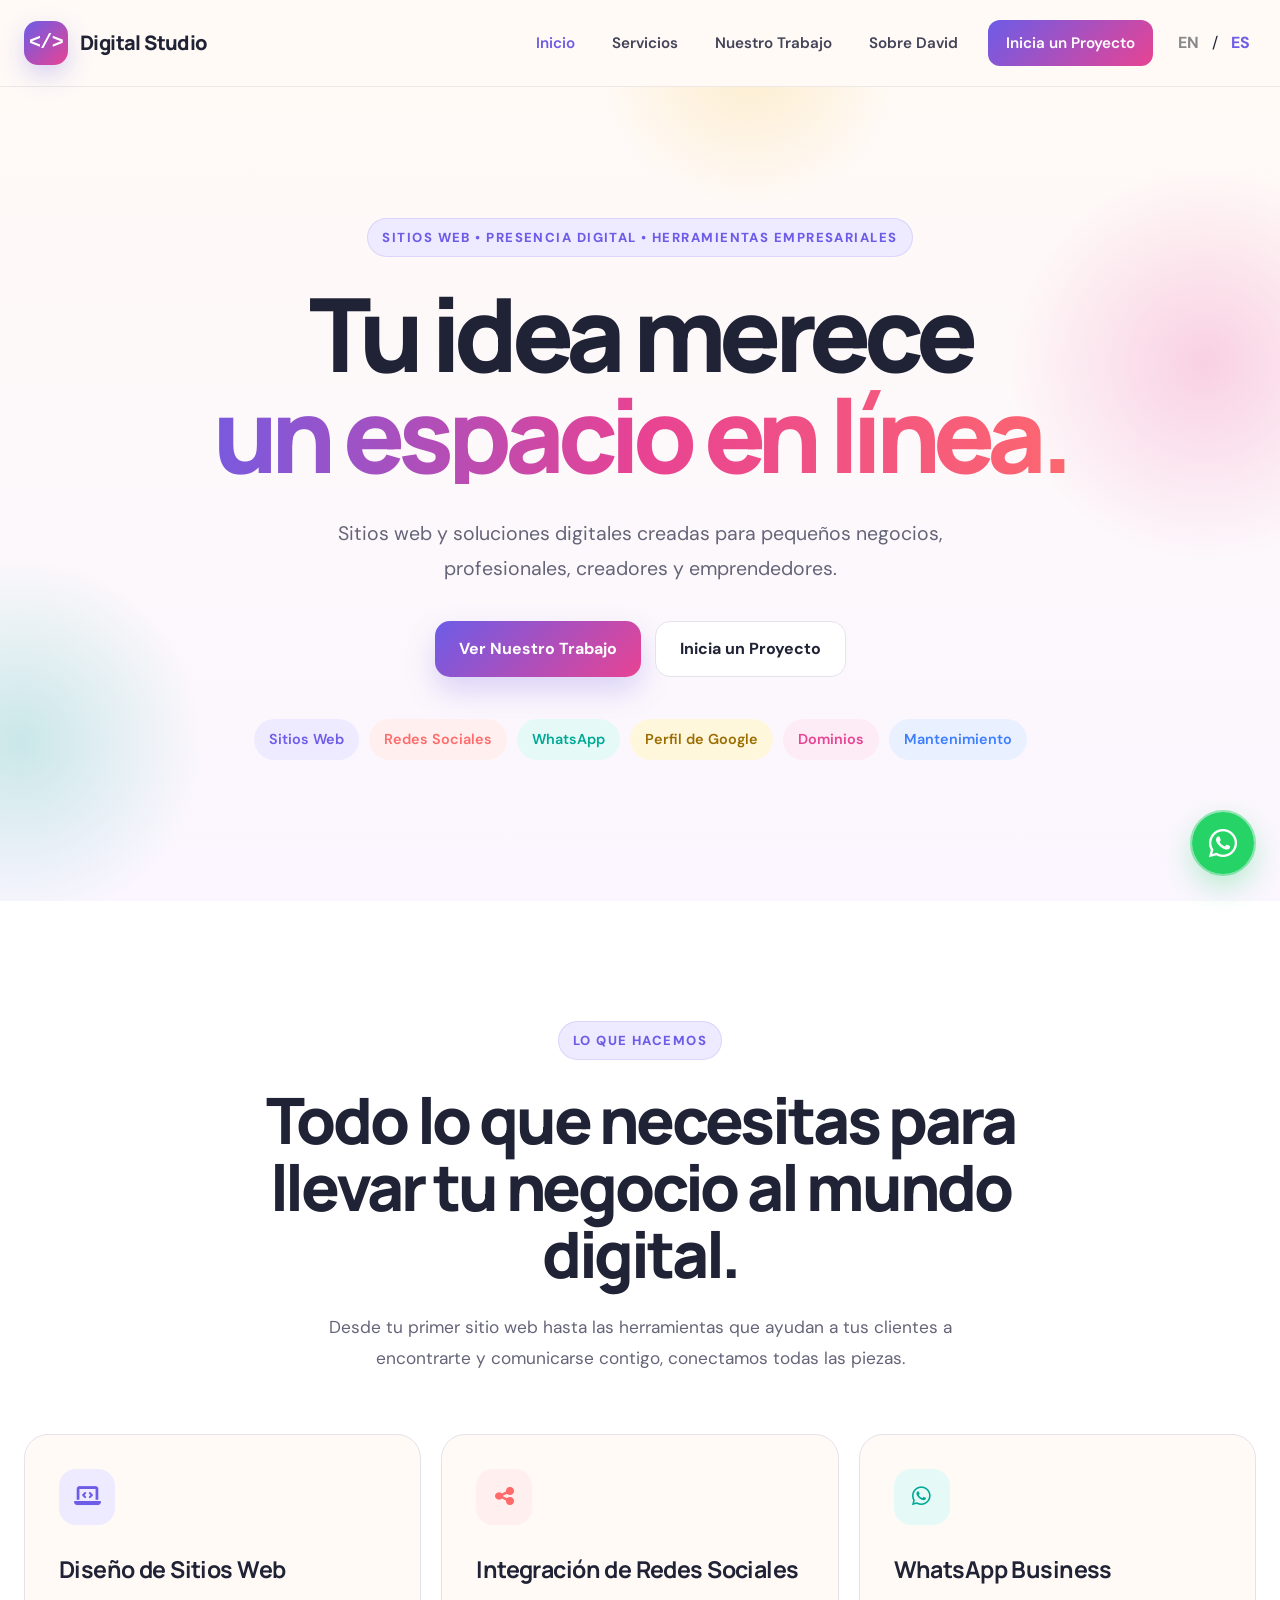
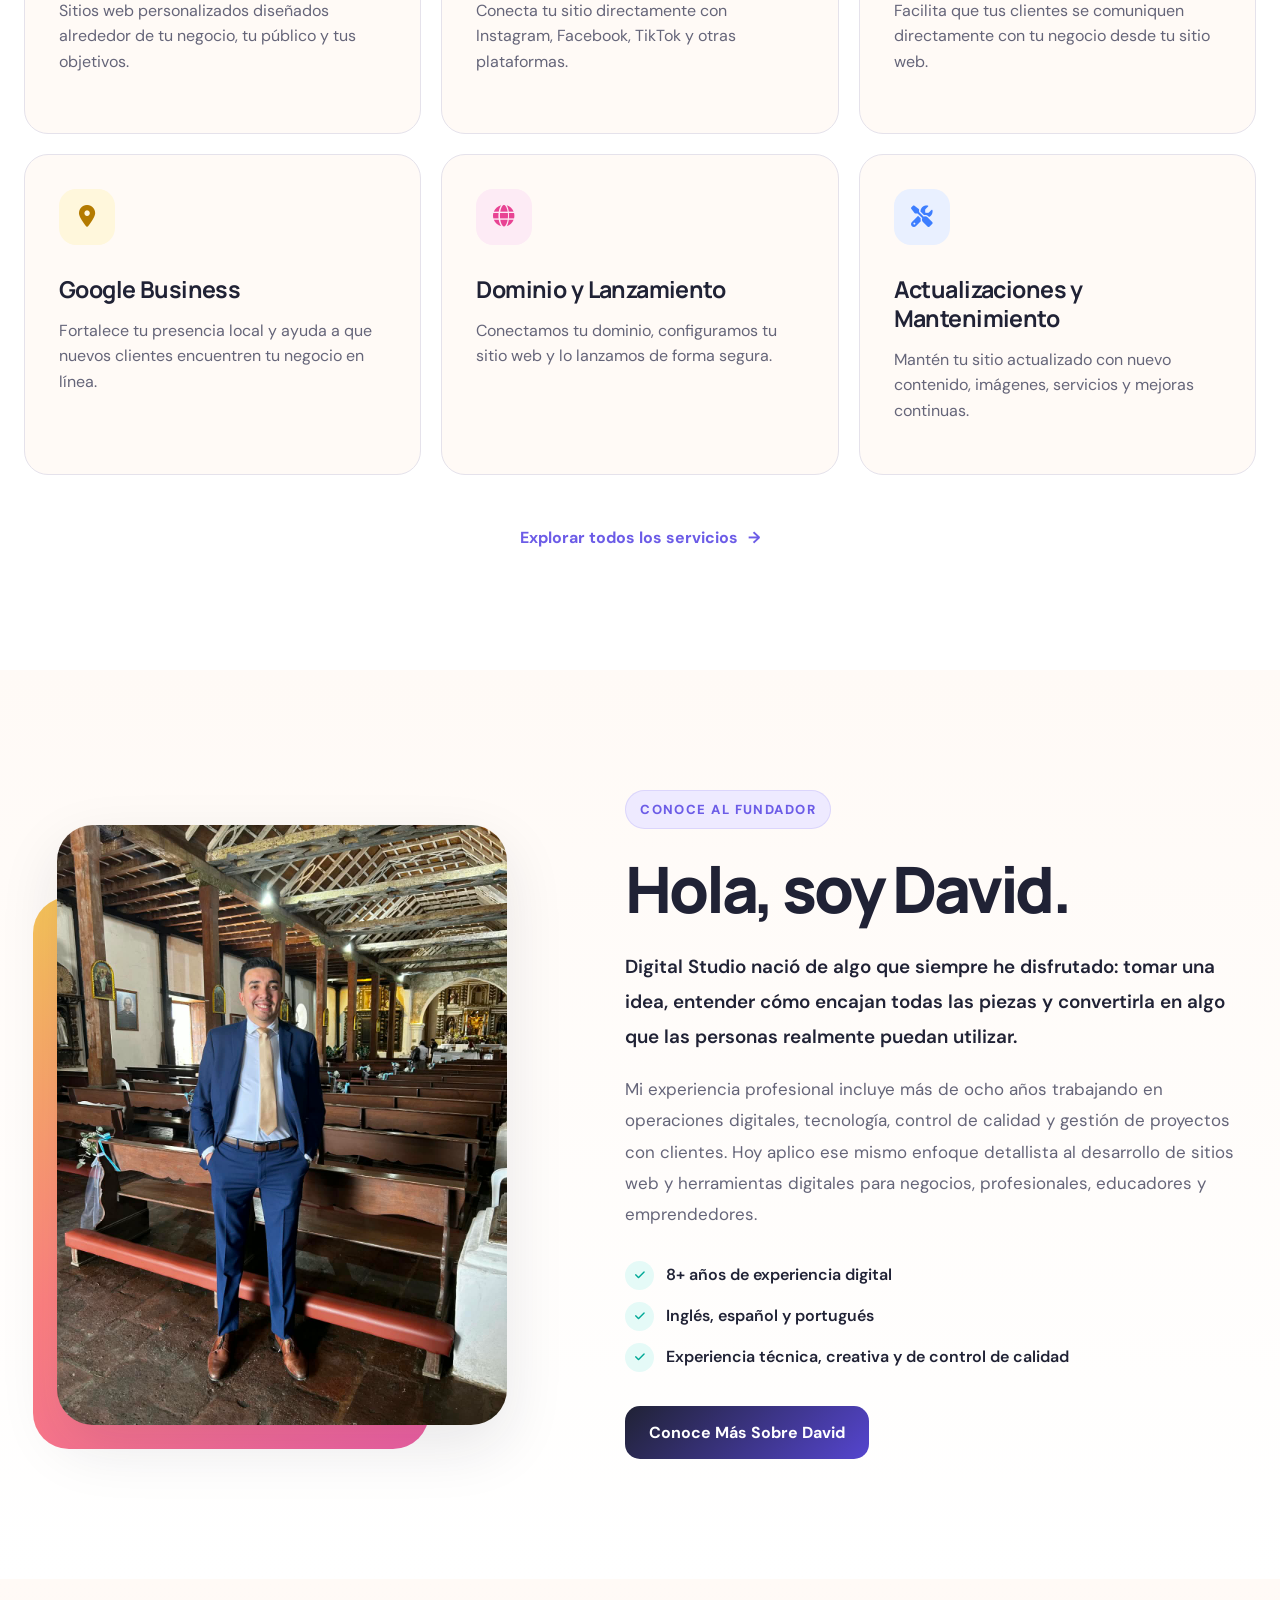
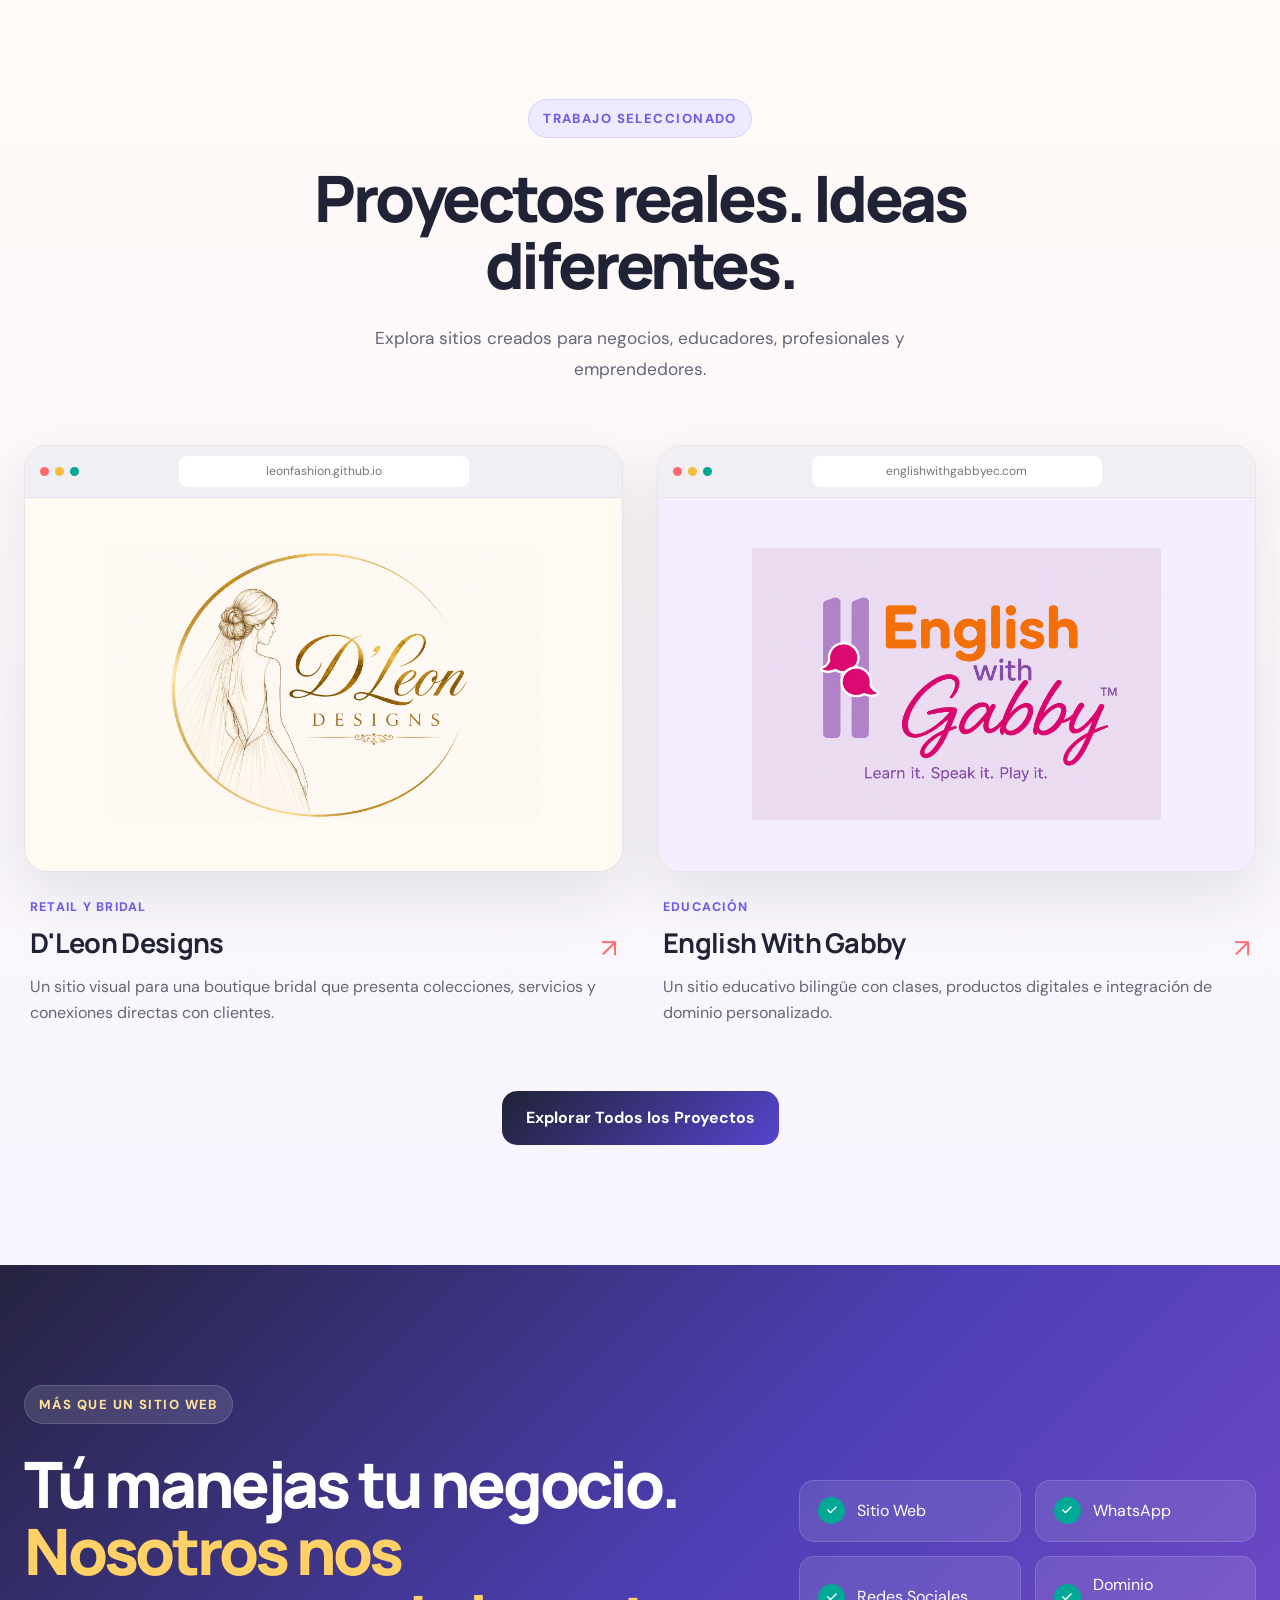
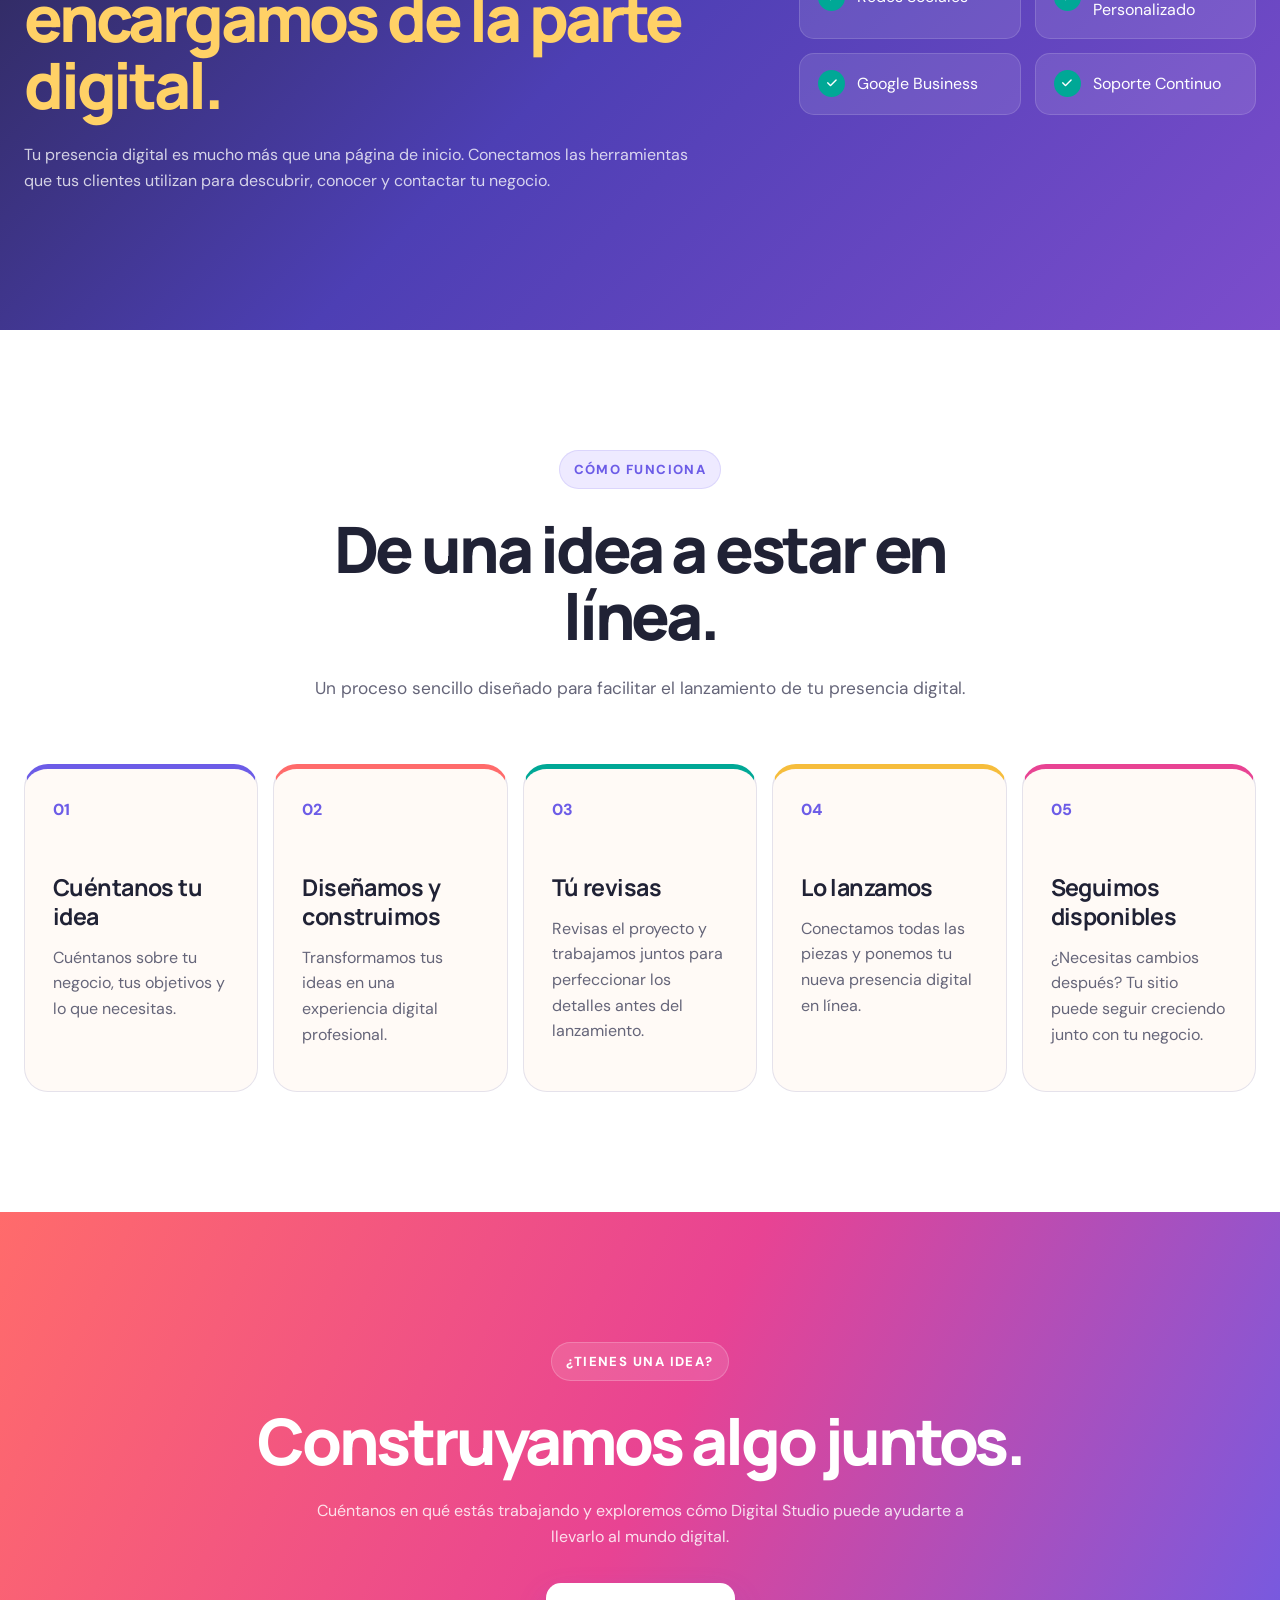
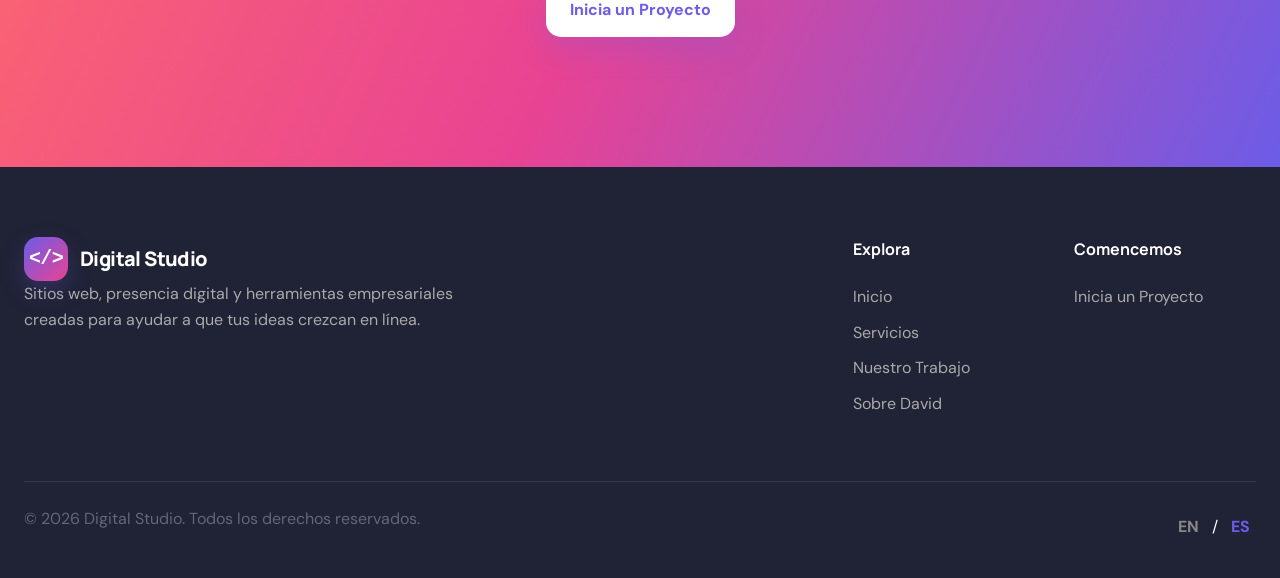
==== commit 7bdaa869: "Update WhatsApp contact link in index.html" ====
--- a/index.html
+++ b/index.html
@@ -499,7 +499,7 @@
               <i class="fa-solid fa-check"></i>
 
               <span data-i18n="home.founder.highlight3">
-                Experiencia técnica, creativa y de QA
+                Experiencia técnica, creativa y de control de calidad
               </span>
 
             </div>
@@ -1106,7 +1106,7 @@
 
   <a
     class="floating-whatsapp"
-    href="https://wa.me/593983744247?text=Hola%21%20Estoy%20interesado%2Fa%20en%20conocer%20m%C3%A1s%20sobre%20los%20servicios%20de%20Digital%20Studio."
+    href="https://wa.me/593993744247?text=Hola%21%20Estoy%20interesado%2Fa%20en%20conocer%20m%C3%A1s%20sobre%20los%20servicios%20de%20Digital%20Studio."
     target="_blank"
     rel="noopener noreferrer"
     aria-label="Contact Digital Studio on WhatsApp"
--- a/css/style.css
+++ b/css/style.css
@@ -1799,6 +1799,316 @@
 
   font-weight:
     600;
+}
+
+
+/* =========================================================
+   ABOUT - SELECTED BRANDS / ACCOUNTS
+========================================================= */
+
+.brands-section {
+  background:
+    linear-gradient(
+      180deg,
+      #f7f3ff 0%,
+      #ffffff 100%
+    );
+
+  border-top:
+    1px solid rgba(32, 34, 53, 0.04);
+
+  border-bottom:
+    1px solid rgba(32, 34, 53, 0.06);
+}
+
+
+/* Compact placement directly below the stats */
+.brands-section-compact {
+  width: 100%;
+
+  padding:
+    64px 24px 70px;
+}
+
+
+/* Aligns the section with the rest of the site */
+.brands-section-compact .brands-inner {
+  width: 100%;
+
+  max-width: 1180px;
+
+  margin:
+    0 auto;
+}
+
+
+/* Centered heading area */
+.brands-section-compact .brands-heading {
+  max-width: 820px;
+
+  margin:
+    0 auto 34px;
+
+  text-align:
+    center;
+}
+
+
+/* Small "Experiencia Profesional" label */
+.brands-section-compact .brands-heading .section-label {
+  display:
+    inline-flex;
+
+  margin:
+    0 auto 18px;
+}
+
+
+/* Keeps this heading intentionally smaller than full section headings */
+.brands-section-compact .brands-heading h2 {
+  max-width: 760px;
+
+  margin:
+    0 auto 16px;
+
+  font-size:
+    clamp(2rem, 3.4vw, 3rem);
+
+  line-height:
+    1.08;
+
+  letter-spacing:
+    -0.04em;
+
+  text-align:
+    center;
+}
+
+
+/* Description */
+.brands-section-compact .brands-heading p {
+  max-width: 720px;
+
+  margin:
+    0 auto;
+
+  font-size:
+    1rem;
+
+  line-height:
+    1.7;
+
+  text-align:
+    center;
+}
+
+
+/* Brand pills container */
+.brand-pill-grid {
+  width:
+    min(100%, 950px);
+
+  margin:
+    0 auto;
+
+  display:
+    flex;
+
+  justify-content:
+    center;
+
+  align-items:
+    center;
+
+  flex-wrap:
+    wrap;
+
+  gap:
+    12px;
+}
+
+
+/* Individual brand pills */
+.brand-pill-grid span {
+  display:
+    inline-flex;
+
+  align-items:
+    center;
+
+  justify-content:
+    center;
+
+  min-height:
+    42px;
+
+  padding:
+    10px 20px;
+
+  border-radius:
+    999px;
+
+  border:
+    1px solid rgba(32, 34, 53, 0.05);
+
+  font-size:
+    0.9rem;
+
+  font-weight:
+    700;
+
+  line-height:
+    1;
+
+  white-space:
+    nowrap;
+
+  box-shadow:
+    0 6px 18px
+    rgba(32, 34, 53, 0.035);
+
+  transition:
+    transform var(--transition),
+    box-shadow var(--transition);
+}
+
+.brand-pill-grid span:hover {
+  transform:
+    translateY(-3px);
+
+  box-shadow:
+    0 12px 26px
+    rgba(32, 34, 53, 0.08);
+}
+
+
+/* Rotating pill colors */
+.brand-pill-grid span:nth-child(6n + 1) {
+  background:
+    var(--purple-soft);
+
+  color:
+    var(--purple);
+}
+
+.brand-pill-grid span:nth-child(6n + 2) {
+  background:
+    var(--coral-soft);
+
+  color:
+    var(--coral);
+}
+
+.brand-pill-grid span:nth-child(6n + 3) {
+  background:
+    var(--teal-soft);
+
+  color:
+    var(--teal);
+}
+
+.brand-pill-grid span:nth-child(6n + 4) {
+  background:
+    var(--yellow-soft);
+
+  color:
+    #9b6d00;
+}
+
+.brand-pill-grid span:nth-child(6n + 5) {
+  background:
+    var(--pink-soft);
+
+  color:
+    var(--pink);
+}
+
+.brand-pill-grid span:nth-child(6n + 6) {
+  background:
+    var(--blue-soft);
+
+  color:
+    var(--blue);
+}
+
+
+/* Tablet */
+@media (max-width: 900px) {
+
+  .brands-section-compact {
+    padding:
+      56px 24px 60px;
+  }
+
+  .brands-section-compact .brands-heading {
+    margin-bottom:
+      30px;
+  }
+
+  .brands-section-compact .brands-heading h2 {
+    font-size:
+      clamp(1.9rem, 5vw, 2.6rem);
+  }
+
+}
+
+
+/* Mobile */
+@media (max-width: 600px) {
+
+  .brands-section-compact {
+    padding:
+      46px 20px 50px;
+  }
+
+  .brands-section-compact .brands-heading {
+    margin-bottom:
+      26px;
+  }
+
+  .brands-section-compact .brands-heading .section-label {
+    margin-bottom:
+      16px;
+  }
+
+  .brands-section-compact .brands-heading h2 {
+    max-width:
+      100%;
+
+    margin-bottom:
+      14px;
+
+    font-size:
+      2rem;
+
+    line-height:
+      1.08;
+  }
+
+  .brands-section-compact .brands-heading p {
+    font-size:
+      0.95rem;
+
+    line-height:
+      1.65;
+  }
+
+  .brands-section-compact .brand-pill-grid {
+    gap:
+      9px;
+  }
+
+  .brands-section-compact .brand-pill-grid span {
+    min-height:
+      38px;
+
+    padding:
+      9px 15px;
+
+    font-size:
+      0.82rem;
+  }
+
 }
 
 
@@ -2628,6 +2938,17 @@
       1fr;
   }
 
+  .brand-pill-grid {
+    gap: 9px;
+  }
+
+  .brand-pill-grid span {
+    font-size: 0.84rem;
+
+    padding:
+      9px 14px;
+  }
+
   .hero-buttons,
   .about-hero-buttons {
     flex-direction: column;
@@ -2751,4 +3072,15 @@
       24px;
   }
 
-}
+  .brand-pill-grid {
+    gap: 8px;
+  }
+
+  .brand-pill-grid span {
+    font-size: 0.8rem;
+
+    padding:
+      8px 12px;
+  }
+
+}
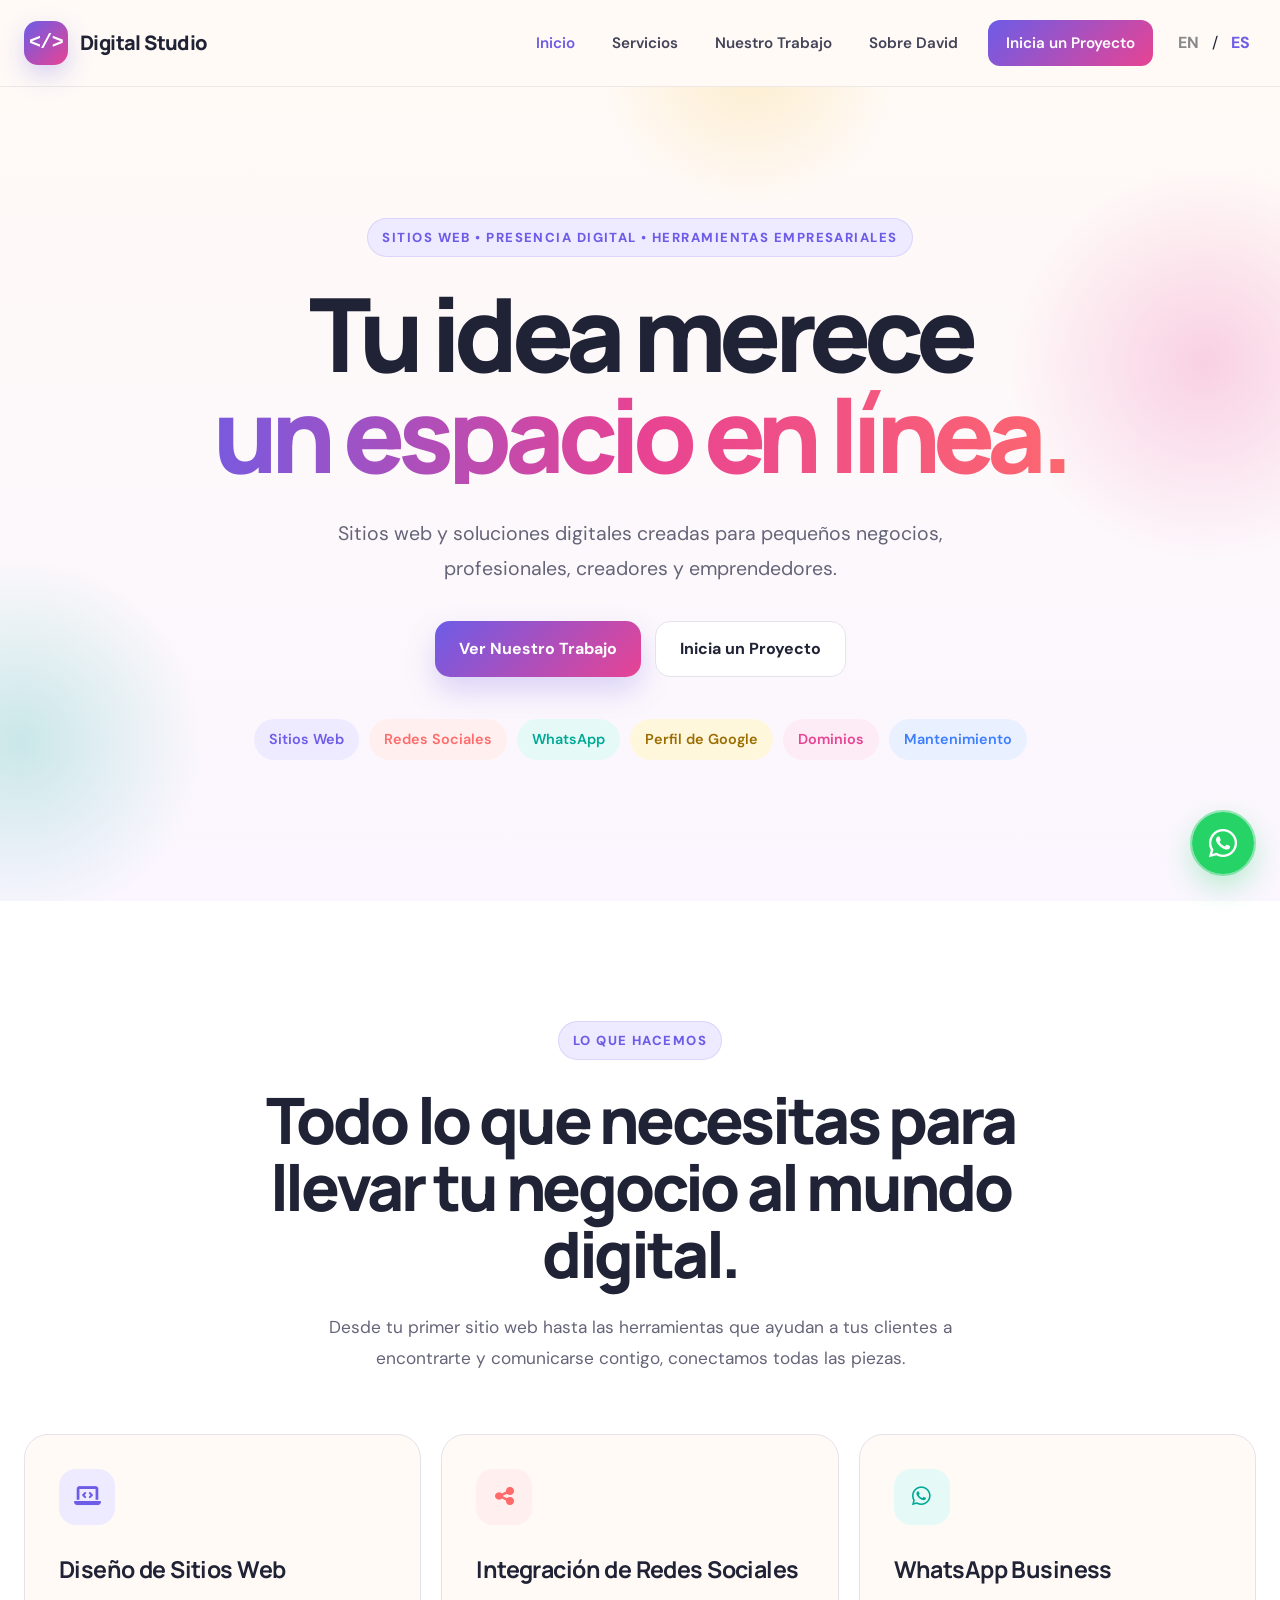
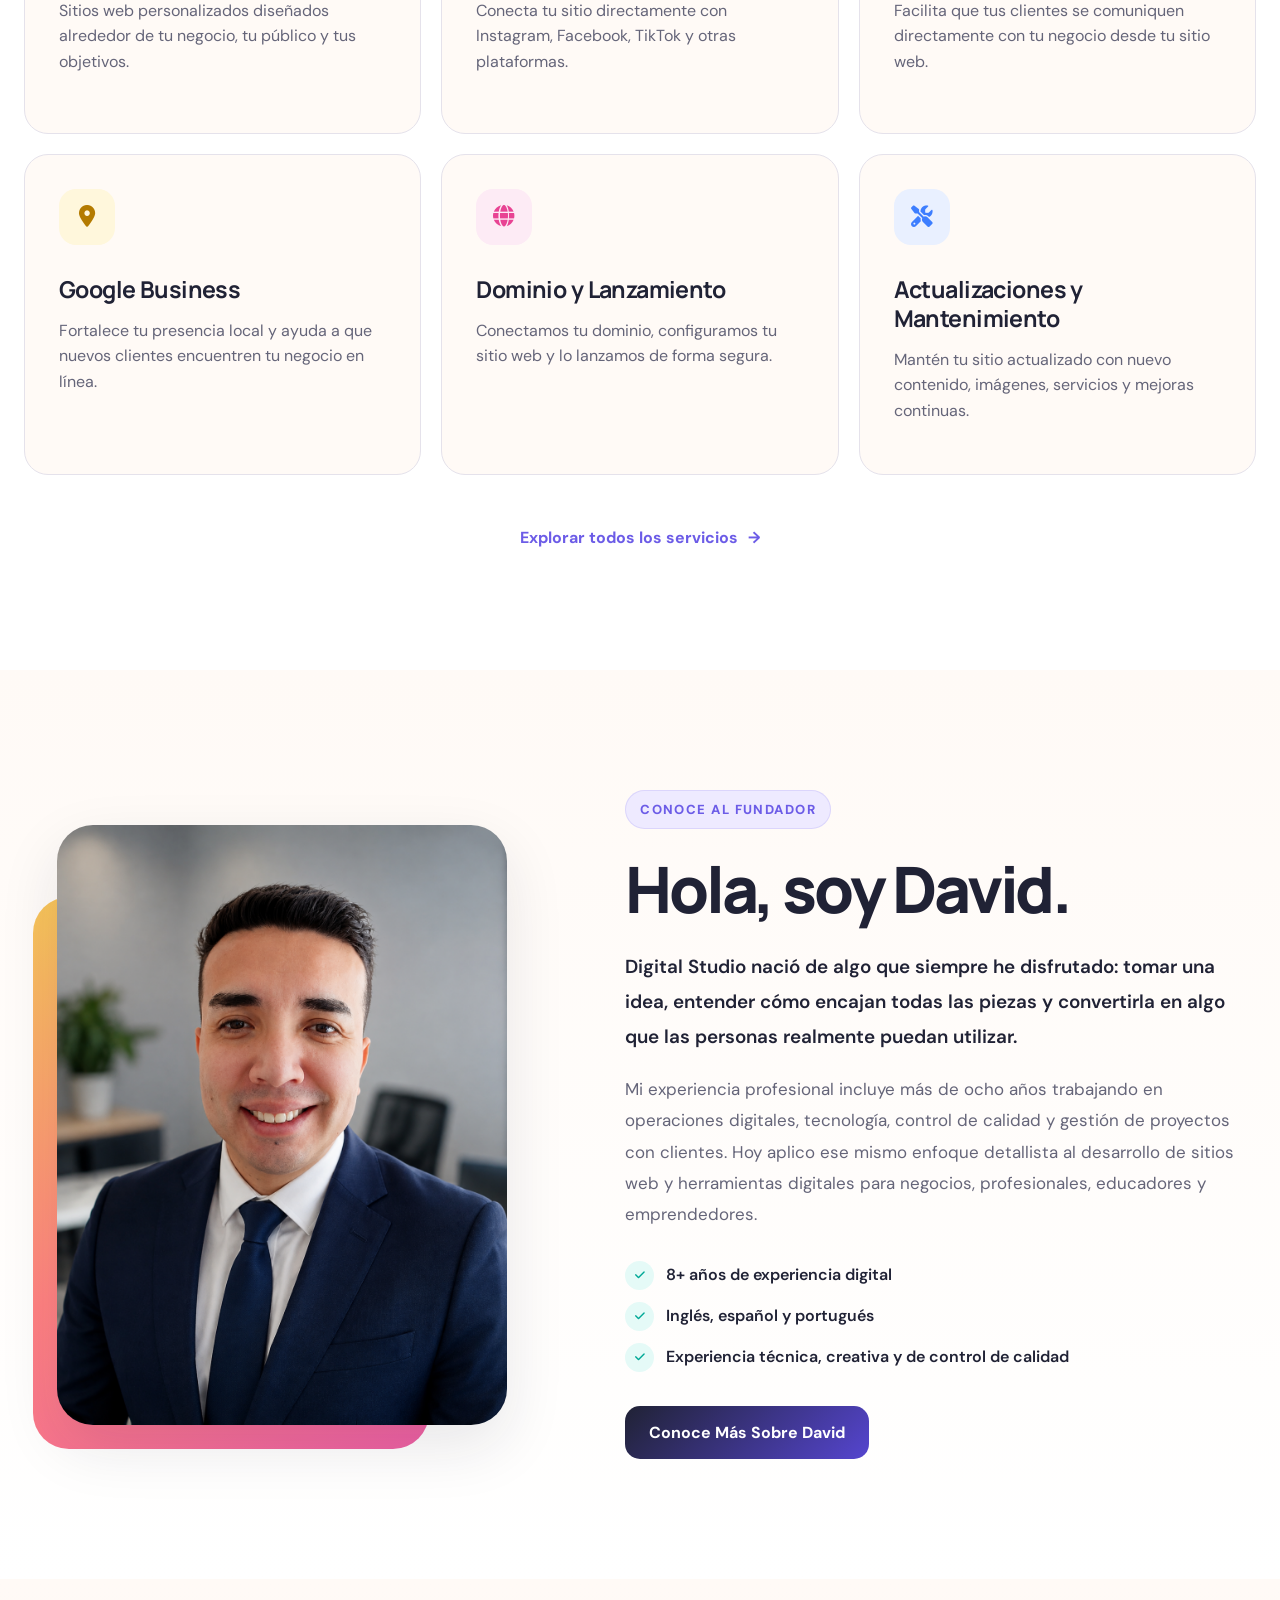
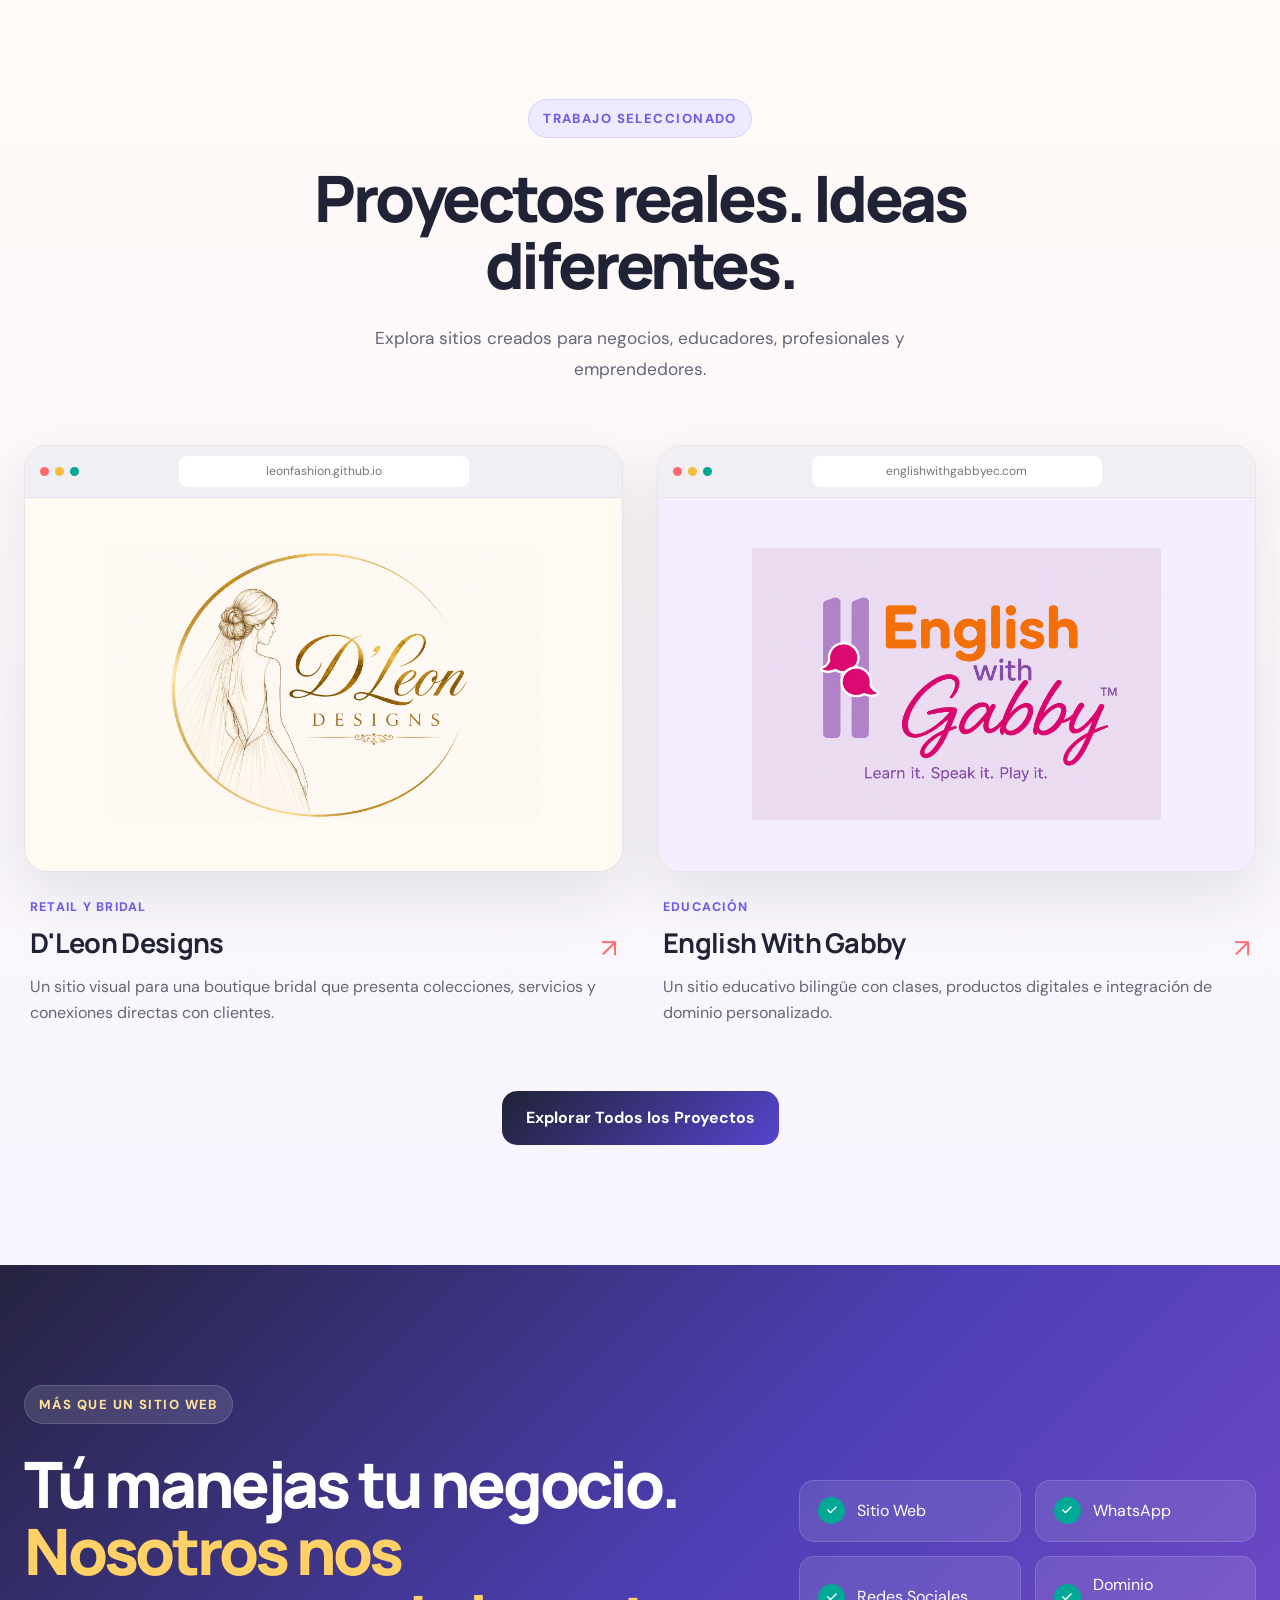
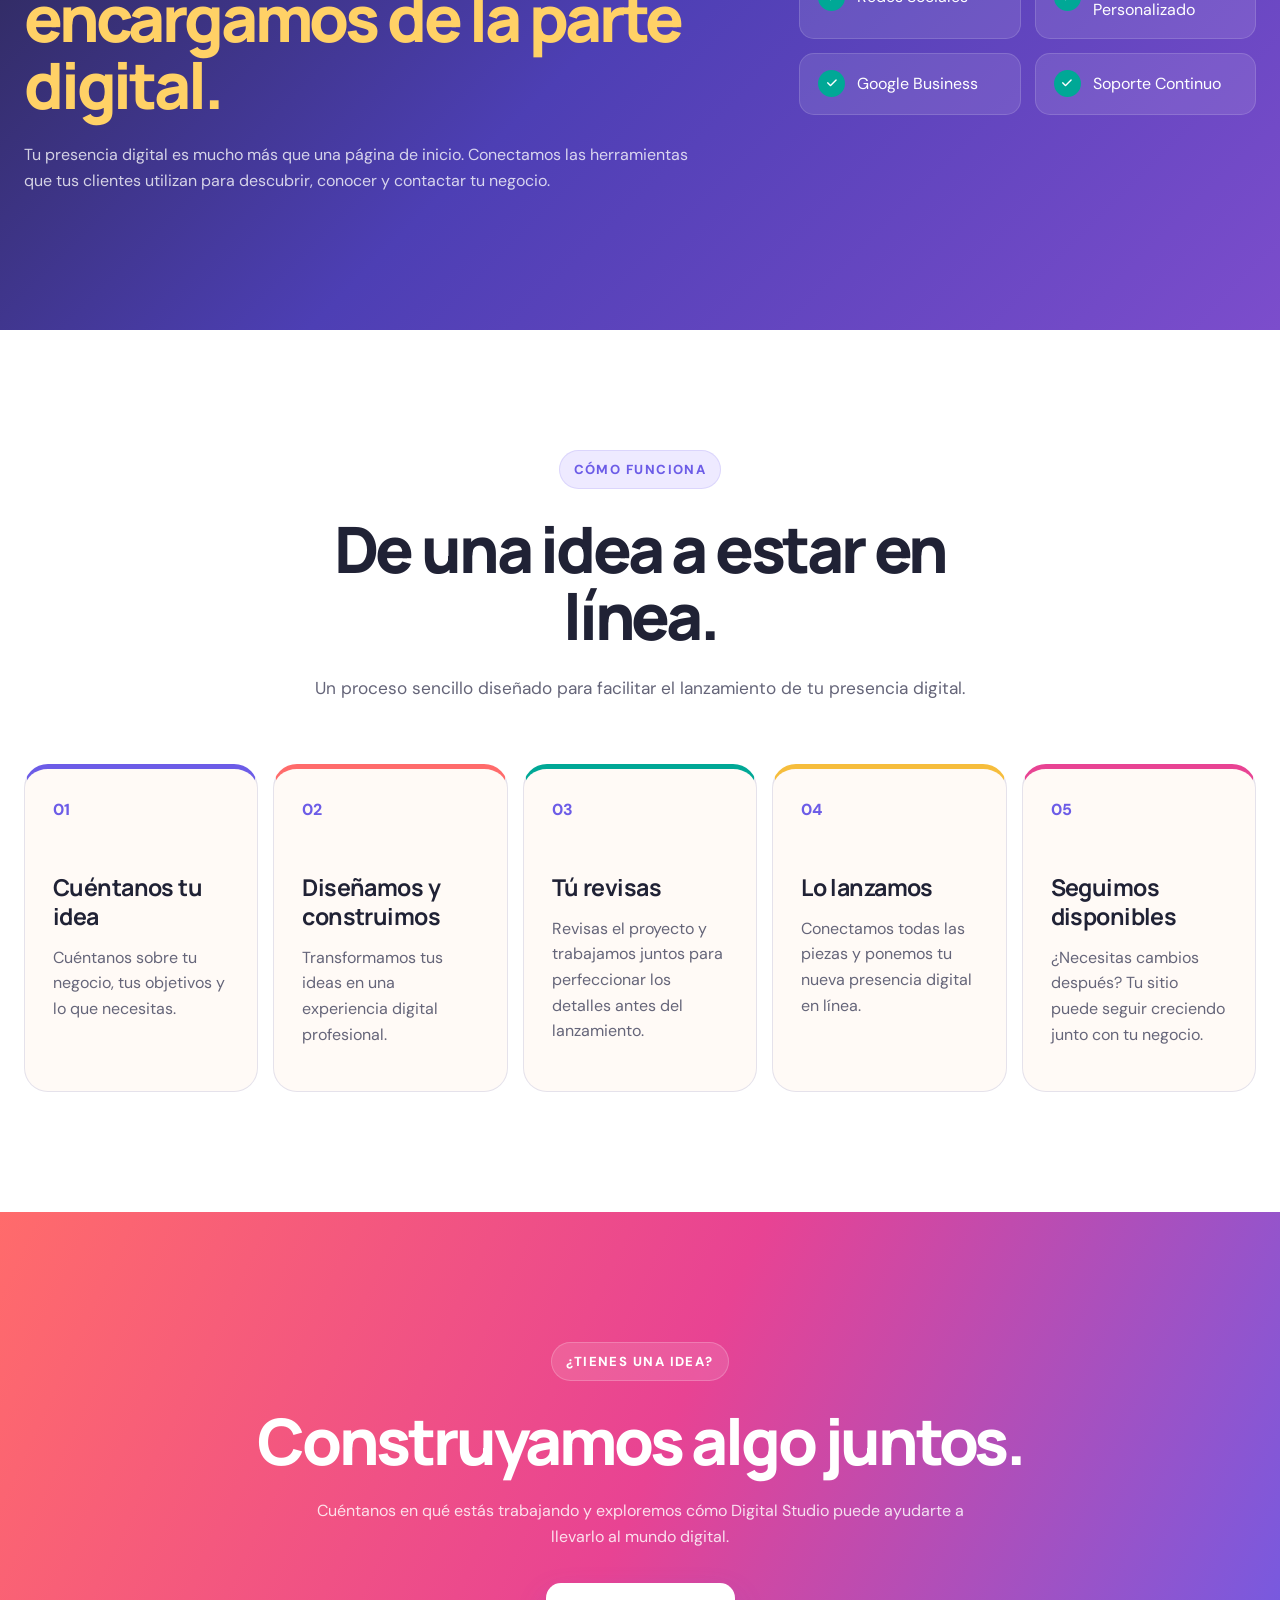
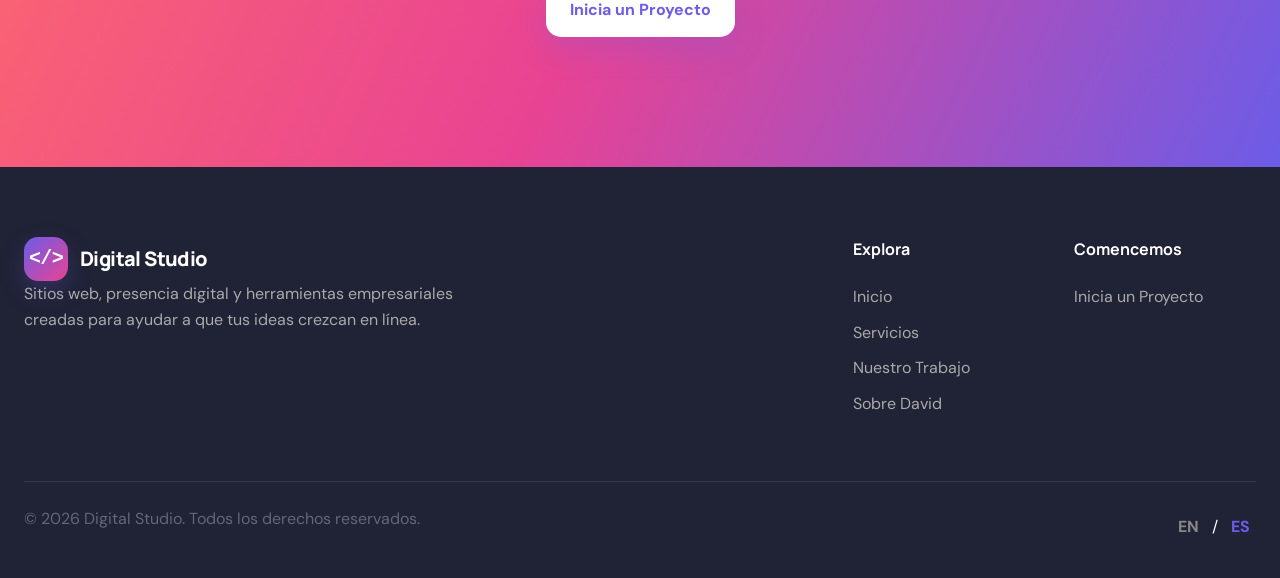
==== commit a3fde941: "Update founder image source from jpeg to png" ====
--- a/index.html
+++ b/index.html
@@ -427,7 +427,7 @@
           <div class="founder-image-accent"></div>
 
           <img
-            src="images/David%20profile.jpeg"
+            src="images/David%20headshot.png"
             alt="David Rivera, founder of Digital Studio"
             class="founder-image"
           >
